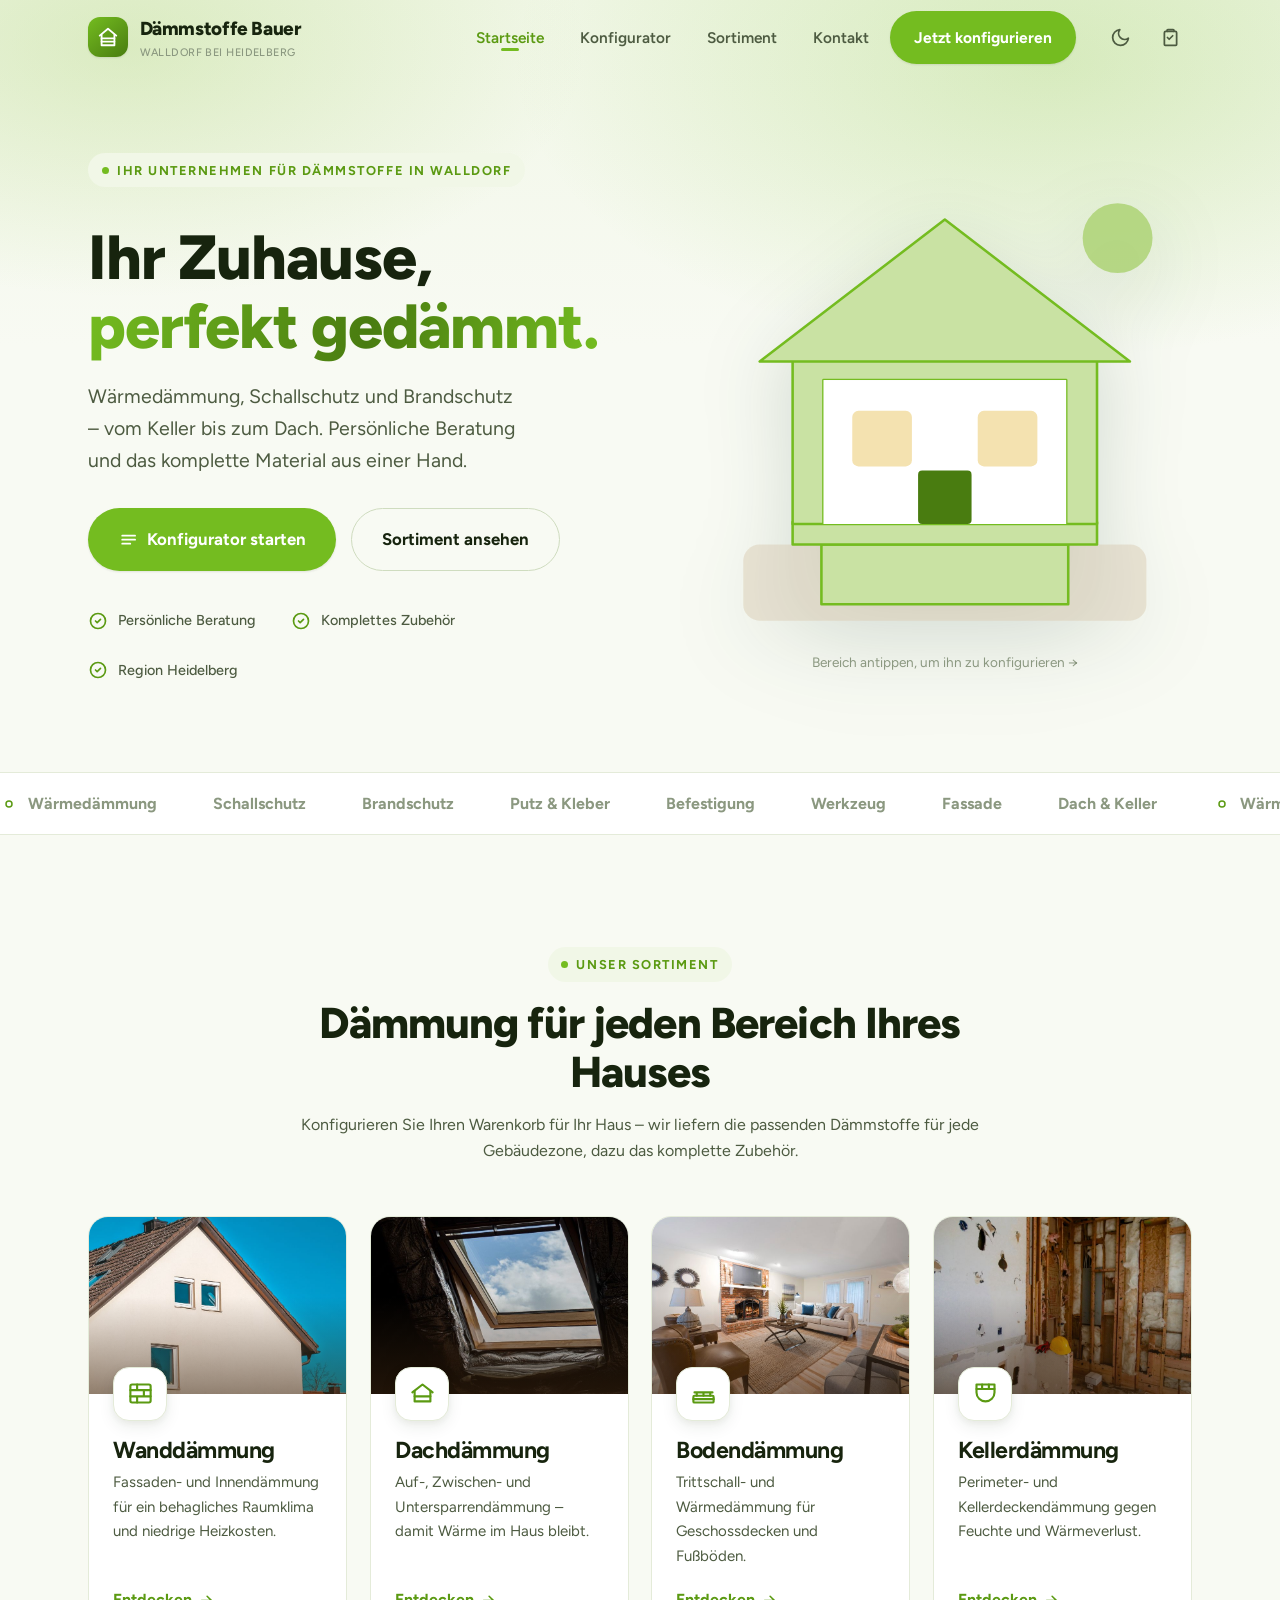
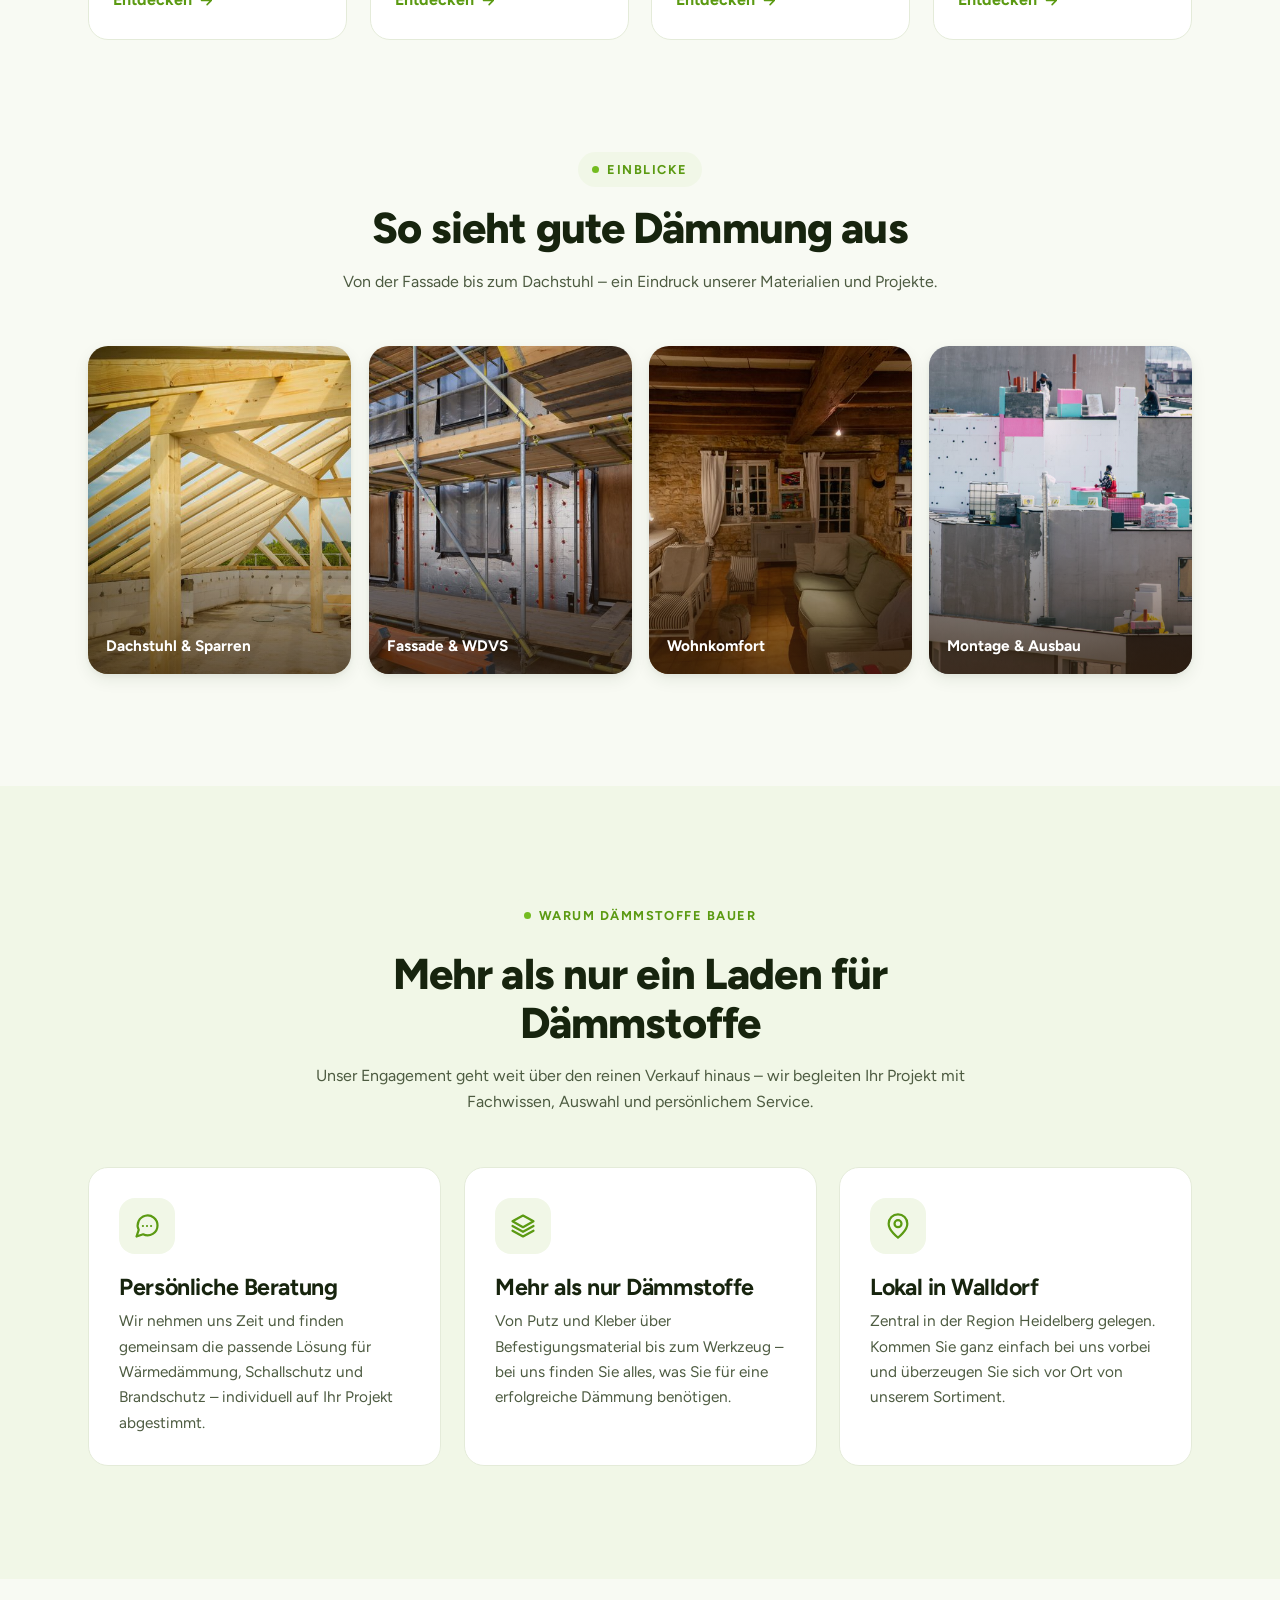
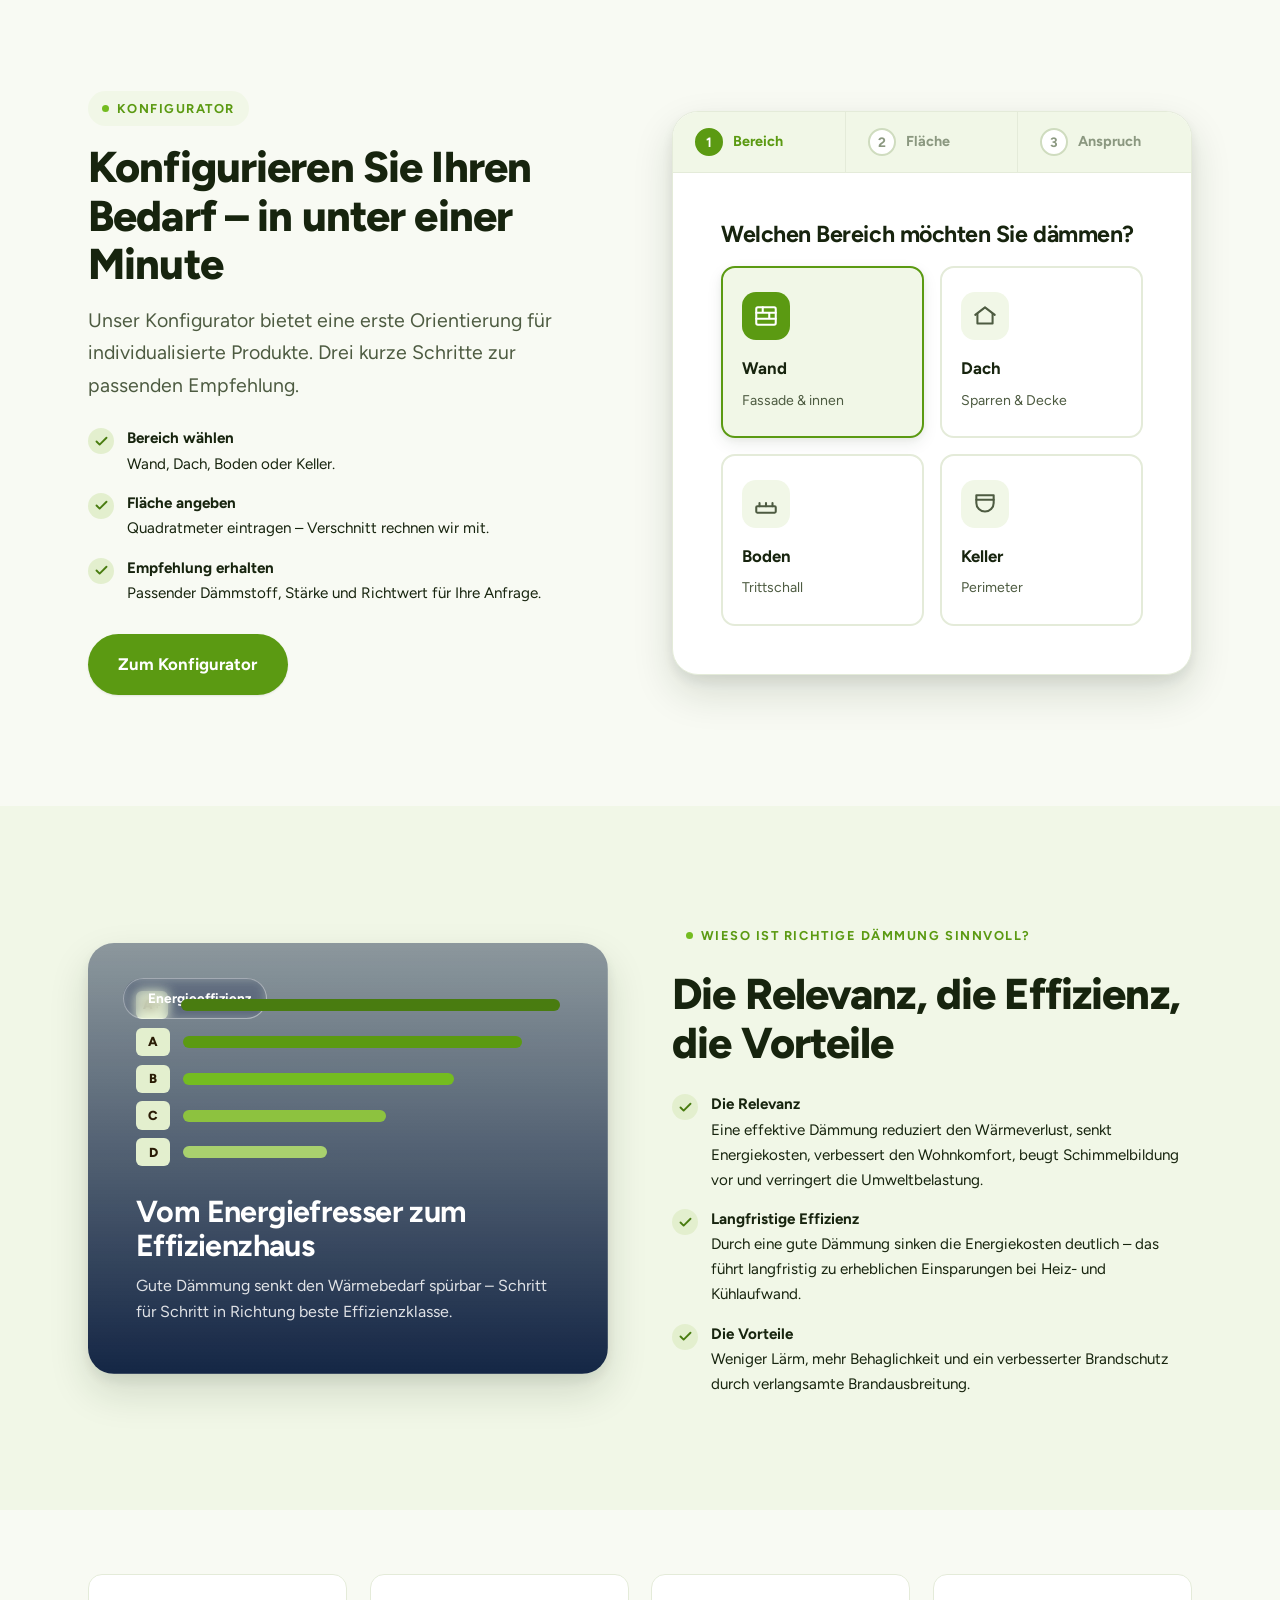
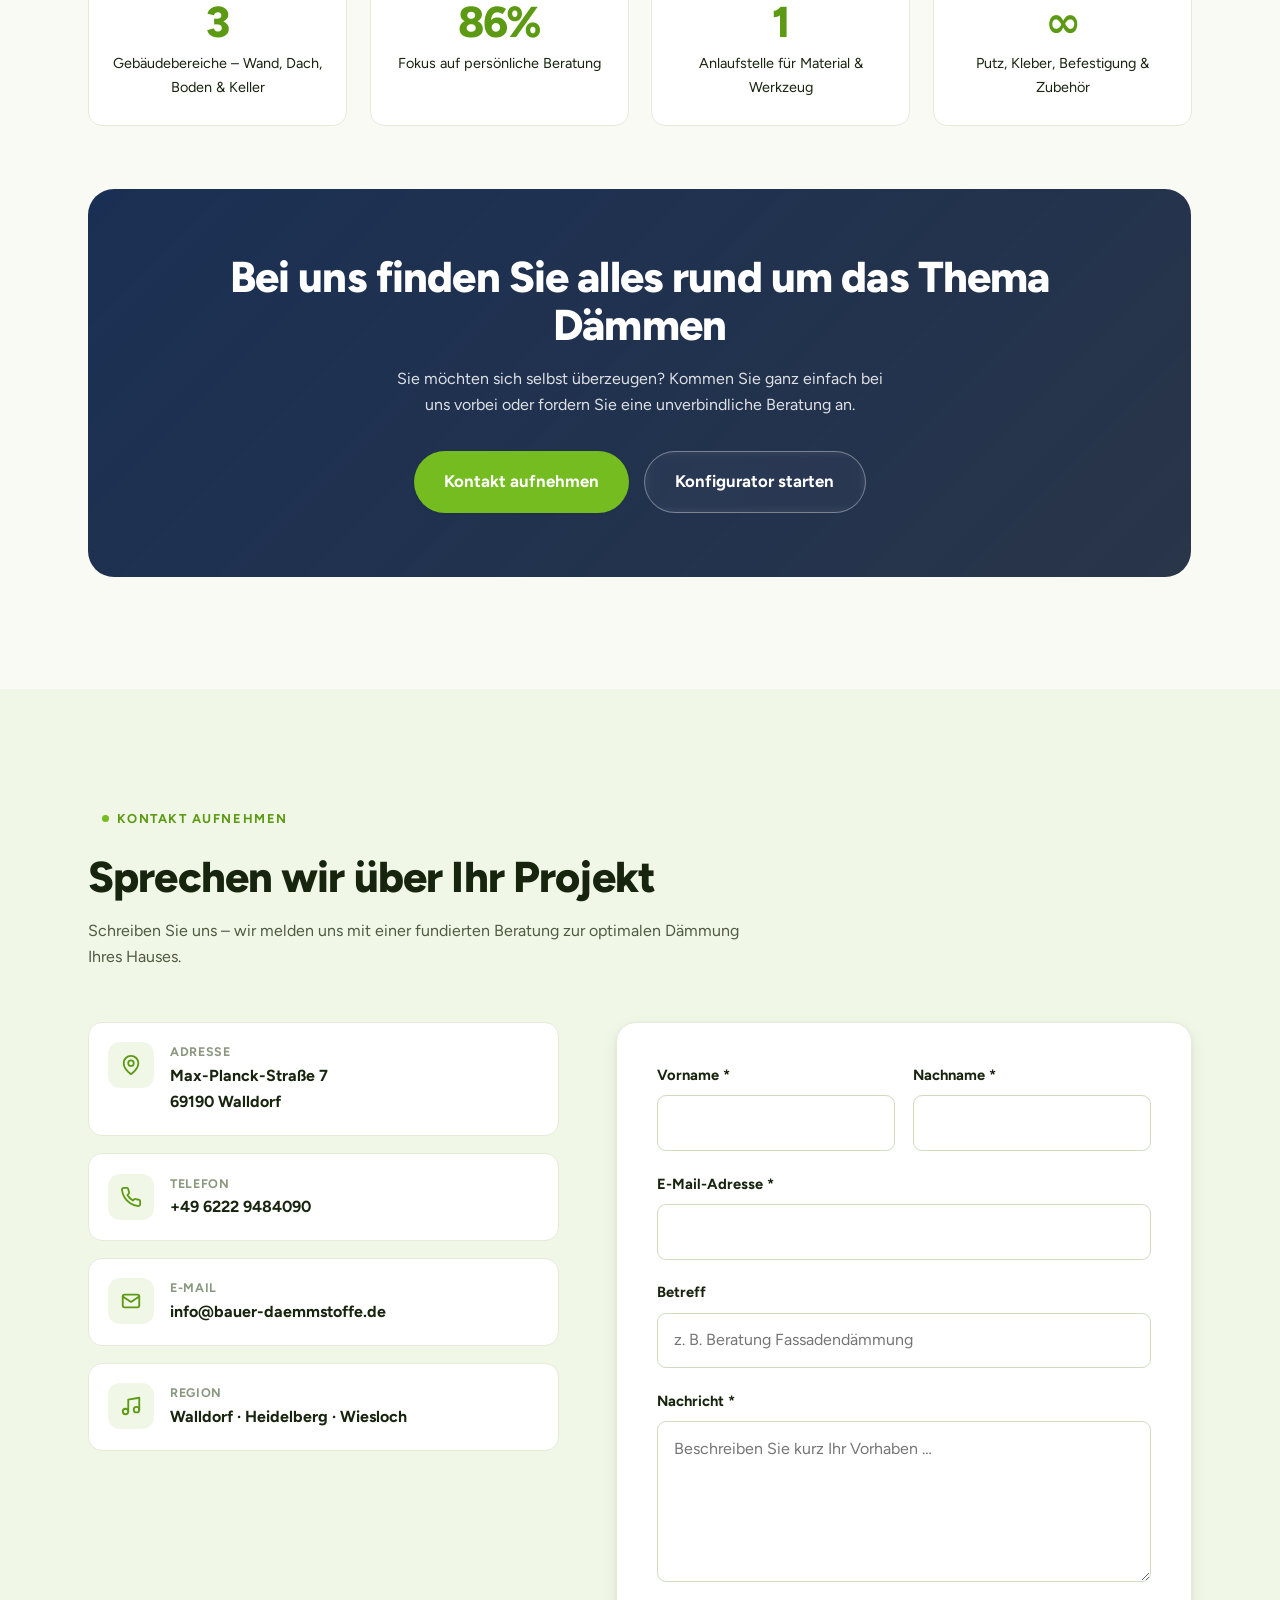
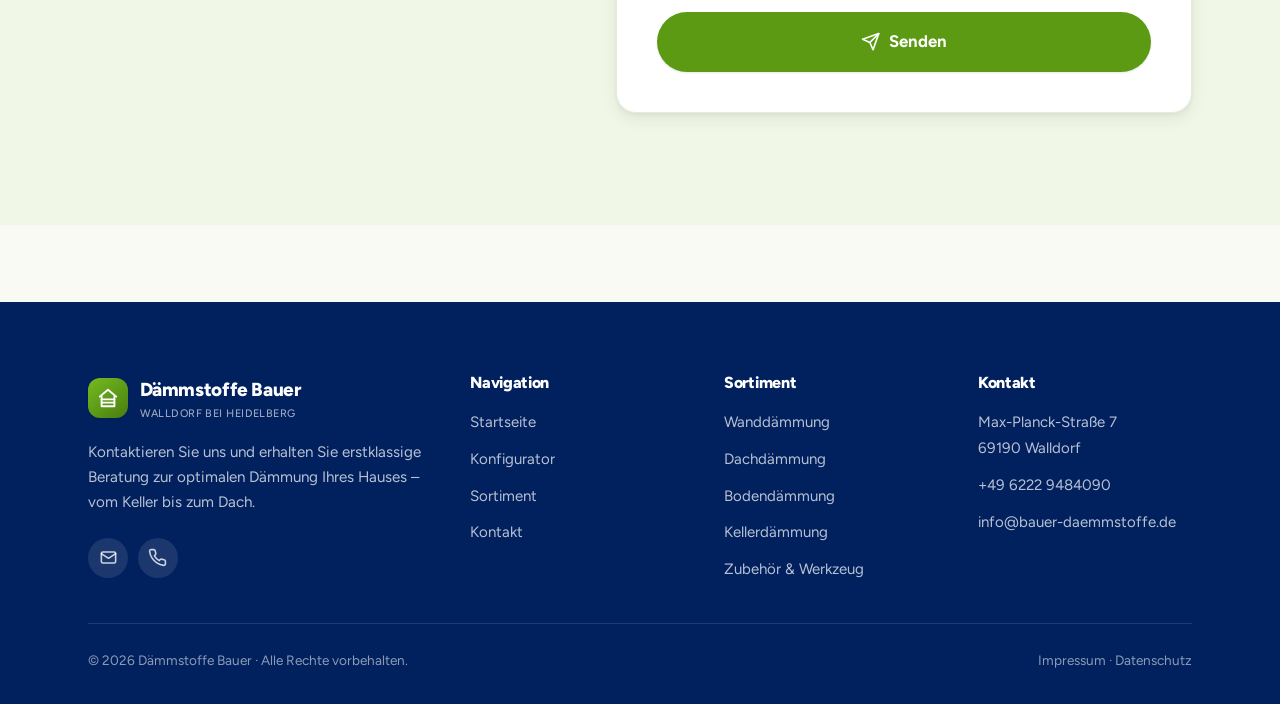
==== index.html @ bc09109d "An echtes Markenbild angepasst: Leaf-Grün + Navy + Figtree - Farben von der Live-Seite bauer-daemmst" ====
<!DOCTYPE html>
<html lang="de">
<head>
  <meta charset="UTF-8" />
  <meta name="viewport" content="width=device-width, initial-scale=1.0" />
  <title>Dämmstoffe Bauer · Ihr Unternehmen für Dämmstoffe in Walldorf</title>
  <meta name="description" content="Dämmstoffe Bauer in Walldorf bei Heidelberg: Wärmedämmung, Schallschutz und Brandschutz vom Keller bis zum Dach. Persönliche Beratung, komplettes Zubehör und ein praktischer Konfigurator." />
  <meta name="theme-color" content="#74bc20" />
  <link rel="icon" href="data:image/svg+xml,%3Csvg xmlns='http://www.w3.org/2000/svg' viewBox='0 0 24 24'%3E%3Crect width='24' height='24' rx='6' fill='%2374bc20'/%3E%3Cg fill='none' stroke='white' stroke-width='1.7' stroke-linecap='round' stroke-linejoin='round'%3E%3Cpath d='M5 11l7-5 7 5'/%3E%3Cpath d='M6.5 10v8h11v-8'/%3E%3Cpath d='M6.5 13h11M6.5 15.5h11'/%3E%3C/g%3E%3C/svg%3E" />
  <link rel="preconnect" href="https://fonts.googleapis.com" />
  <link rel="preconnect" href="https://fonts.gstatic.com" crossorigin />
  <link href="https://fonts.googleapis.com/css2?family=Figtree:wght@400;500;600;700;800&display=swap" rel="stylesheet" />
  <link rel="stylesheet" href="css/style.css" />
</head>
<body>
  <div class="scroll-progress" aria-hidden="true"></div>

  <!-- ============ HEADER ============ -->
  <header class="site-header">
    <div class="header-inner">
      <a class="brand" href="index.html" aria-label="Dämmstoffe Bauer – Startseite">
        <span class="brand__mark" aria-hidden="true">
          <svg viewBox="0 0 24 24" fill="none" stroke="currentColor" stroke-width="2" stroke-linecap="round" stroke-linejoin="round"><path d="M3 10.5 12 3l9 7.5"/><path d="M5 9.5V21h14V9.5"/><path d="M5 13.5h14M5 17h14"/></svg>
        </span>
        <span>Dämmstoffe Bauer<small>Walldorf bei Heidelberg</small></span>
      </a>

      <nav class="nav" id="mainnav" aria-label="Hauptnavigation">
        <ul class="nav__list">
          <li><a class="nav__link is-active" href="index.html">Startseite</a></li>
          <li><a class="nav__link" href="konfigurator.html">Konfigurator</a></li>
          <li><a class="nav__link" href="sortiment.html">Sortiment</a></li>
          <li><a class="nav__link" href="index.html#kontakt">Kontakt</a></li>
          <li><a class="btn btn--accent" href="konfigurator.html">Jetzt konfigurieren</a></li>
        </ul>
      </nav>

      <div class="header-actions">
        <button class="icon-btn" data-theme-toggle aria-label="Farbschema wechseln">
          <svg class="moon" viewBox="0 0 24 24" fill="none" stroke="currentColor" stroke-width="2" stroke-linecap="round" stroke-linejoin="round"><path d="M21 12.8A9 9 0 1 1 11.2 3a7 7 0 0 0 9.8 9.8z"/></svg>
          <svg class="sun" viewBox="0 0 24 24" fill="none" stroke="currentColor" stroke-width="2" stroke-linecap="round" stroke-linejoin="round"><circle cx="12" cy="12" r="4.2"/><path d="M12 2v2.5M12 19.5V22M4.2 4.2l1.8 1.8M18 18l1.8 1.8M2 12h2.5M19.5 12H22M4.2 19.8 6 18M18 6l1.8-1.8"/></svg>
        </button>
        <a class="icon-btn desktop-only" href="index.html#kontakt" aria-label="Merkliste / Anfrage ansehen">
          <svg viewBox="0 0 24 24" fill="none" stroke="currentColor" stroke-width="2" stroke-linecap="round" stroke-linejoin="round"><path d="M9 3h6a1 1 0 0 1 1 1v1h1.5A1.5 1.5 0 0 1 19 6.5V20a1 1 0 0 1-1 1H6a1 1 0 0 1-1-1V6.5A1.5 1.5 0 0 1 6.5 5H8V4a1 1 0 0 1 1-1z"/><path d="M9 5h6"/><path d="M8.5 12l2 2 4-4"/></svg>
          <span class="cart-count" aria-hidden="true">0</span>
        </a>
        <button class="nav-toggle" aria-label="Menü öffnen" aria-expanded="false" aria-controls="mainnav">
          <span></span><span></span><span></span>
        </button>
      </div>
    </div>
  </header>

  <main>
    <!-- ============ HERO ============ -->
    <section class="hero">
      <div class="hero__bg" aria-hidden="true"></div>
      <div class="container hero__grid">
        <div class="hero__copy">
          <span class="eyebrow">Ihr Unternehmen für Dämmstoffe in Walldorf</span>
          <h1>Ihr Zuhause,<br /><span class="gradient-text">perfekt gedämmt.</span></h1>
          <p class="lead">Wärmedämmung, Schallschutz und Brandschutz – vom Keller bis zum Dach. Persönliche Beratung und das komplette Material aus einer Hand.</p>
          <div class="hero__cta">
            <a class="btn btn--accent btn--lg" href="konfigurator.html">
              <svg viewBox="0 0 24 24" fill="none" stroke="currentColor" stroke-width="2.2" stroke-linecap="round" stroke-linejoin="round"><path d="M4 7h16M4 12h16M4 17h10"/></svg>
              Konfigurator starten
            </a>
            <a class="btn btn--ghost btn--lg" href="sortiment.html">Sortiment ansehen</a>
          </div>
          <div class="hero__trust">
            <span class="trust-item"><svg viewBox="0 0 24 24" fill="none" stroke="currentColor" stroke-width="2" stroke-linecap="round" stroke-linejoin="round"><path d="m9 12 2 2 4-4"/><circle cx="12" cy="12" r="9"/></svg> Persönliche Beratung</span>
            <span class="trust-item"><svg viewBox="0 0 24 24" fill="none" stroke="currentColor" stroke-width="2" stroke-linecap="round" stroke-linejoin="round"><path d="m9 12 2 2 4-4"/><circle cx="12" cy="12" r="9"/></svg> Komplettes Zubehör</span>
            <span class="trust-item"><svg viewBox="0 0 24 24" fill="none" stroke="currentColor" stroke-width="2" stroke-linecap="round" stroke-linejoin="round"><path d="m9 12 2 2 4-4"/><circle cx="12" cy="12" r="9"/></svg> Region Heidelberg</span>
          </div>
        </div>

        <!-- Interactive house -->
        <div class="house-stage floaty">
          <svg class="house-svg" viewBox="0 0 480 460" role="img" aria-label="Querschnitt eines Hauses mit den Dämmbereichen Dach, Wand, Boden und Keller">
            <circle cx="408" cy="74" r="34" style="fill:var(--leaf-300)" opacity=".8"/>
            <rect x="44" y="372" width="392" height="74" rx="16" fill="#d8c7ad" opacity=".45"/>
            <g class="house-zone" data-zone="keller" tabindex="0" role="button" aria-label="Kellerdämmung konfigurieren">
              <path class="zone-fill" d="M120 372 H360 V430 H120 Z"/>
            </g>
            <g class="house-zone" data-zone="boden" tabindex="0" role="button" aria-label="Bodendämmung konfigurieren">
              <path class="zone-fill" d="M92 350 H388 V372 H92 Z"/>
            </g>
            <g class="house-zone" data-zone="wand" tabindex="0" role="button" aria-label="Wanddämmung konfigurieren">
              <rect x="92" y="182" width="296" height="170" fill="#fff" fill-opacity="0" pointer-events="all"/>
              <path class="zone-fill" fill-rule="evenodd" d="M92 182 H388 V352 H92 Z M122 212 H358 V352 H122 Z"/>
              <rect x="122" y="212" width="236" height="140" style="fill:var(--surface)"/>
              <rect x="150" y="242" width="58" height="54" rx="6" fill="#f4e2b0"/>
              <rect x="272" y="242" width="58" height="54" rx="6" fill="#f4e2b0"/>
              <rect x="214" y="300" width="52" height="52" rx="4" style="fill:var(--primary-strong)"/>
            </g>
            <g class="house-zone" data-zone="dach" tabindex="0" role="button" aria-label="Dachdämmung konfigurieren">
              <path class="zone-fill" d="M240 56 L60 194 H420 Z"/>
            </g>
          </svg>
          <span class="zone-label" data-for="dach" style="left:50%;top:30%">Dach</span>
          <span class="zone-label" data-for="wand" style="left:23%;top:58%">Wand</span>
          <span class="zone-label" data-for="boden" style="left:50%;top:78%">Boden</span>
          <span class="zone-label" data-for="keller" style="left:50%;top:88%">Keller</span>
          <p class="house-hint">Bereich antippen, um ihn zu konfigurieren →</p>
        </div>
      </div>
    </section>

    <!-- ============ STRIP ============ -->
    <div class="strip" aria-hidden="true">
      <div class="strip__track">
        <!-- duplicated for seamless loop -->
        <span class="strip__item"><svg viewBox="0 0 24 24" fill="none" stroke="currentColor" stroke-width="2"><circle cx="12" cy="12" r="4"/></svg> Wärmedämmung</span>
        <span class="strip__item">Schallschutz</span>
        <span class="strip__item">Brandschutz</span>
        <span class="strip__item">Putz &amp; Kleber</span>
        <span class="strip__item">Befestigung</span>
        <span class="strip__item">Werkzeug</span>
        <span class="strip__item">Fassade</span>
        <span class="strip__item">Dach &amp; Keller</span>
        <span class="strip__item"><svg viewBox="0 0 24 24" fill="none" stroke="currentColor" stroke-width="2"><circle cx="12" cy="12" r="4"/></svg> Wärmedämmung</span>
        <span class="strip__item">Schallschutz</span>
        <span class="strip__item">Brandschutz</span>
        <span class="strip__item">Putz &amp; Kleber</span>
        <span class="strip__item">Befestigung</span>
        <span class="strip__item">Werkzeug</span>
        <span class="strip__item">Fassade</span>
        <span class="strip__item">Dach &amp; Keller</span>
      </div>
    </div>

    <!-- ============ LEISTUNGEN ============ -->
    <section class="section" id="leistungen">
      <div class="container">
        <div class="section-head center reveal">
          <span class="eyebrow">Unser Sortiment</span>
          <h2>Dämmung für jeden Bereich Ihres Hauses</h2>
          <p>Konfigurieren Sie Ihren Warenkorb für Ihr Haus – wir liefern die passenden Dämmstoffe für jede Gebäudezone, dazu das komplette Zubehör.</p>
        </div>
        <div class="grid grid--4">
          <a class="tile reveal" href="sortiment.html?cat=wand" style="--delay:0s">
            <div class="tile__img" style="background-image:url('assets/img/wand.jpg')"></div>
            <div class="tile__body">
              <span class="tile__icon"><svg viewBox="0 0 24 24" fill="none" stroke="currentColor" stroke-width="1.9" stroke-linecap="round" stroke-linejoin="round"><rect x="3" y="4" width="18" height="16" rx="1.5"/><path d="M3 9h18M3 14.5h18M9 4v5M15 9v5.5M9 14.5V20"/></svg></span>
              <h3>Wanddämmung</h3>
              <p>Fassaden- und Innendämmung für ein behagliches Raumklima und niedrige Heizkosten.</p>
              <span class="link-arrow">Entdecken <svg viewBox="0 0 24 24" fill="none" stroke="currentColor" stroke-width="2.2" stroke-linecap="round" stroke-linejoin="round"><path d="M5 12h14M13 6l6 6-6 6"/></svg></span>
            </div>
          </a>
          <a class="tile reveal" href="sortiment.html?cat=dach" style="--delay:.08s">
            <div class="tile__img" style="background-image:url('assets/img/dach.jpg')"></div>
            <div class="tile__body">
              <span class="tile__icon"><svg viewBox="0 0 24 24" fill="none" stroke="currentColor" stroke-width="1.9" stroke-linecap="round" stroke-linejoin="round"><path d="M3 11 12 4l9 7"/><path d="M5 10v9h14v-9"/><path d="M5 14.5h14"/></svg></span>
              <h3>Dachdämmung</h3>
              <p>Auf-, Zwischen- und Untersparrendämmung – damit Wärme im Haus bleibt.</p>
              <span class="link-arrow">Entdecken <svg viewBox="0 0 24 24" fill="none" stroke="currentColor" stroke-width="2.2" stroke-linecap="round" stroke-linejoin="round"><path d="M5 12h14M13 6l6 6-6 6"/></svg></span>
            </div>
          </a>
          <a class="tile reveal" href="sortiment.html?cat=boden" style="--delay:.16s">
            <div class="tile__img" style="background-image:url('assets/img/boden.jpg')"></div>
            <div class="tile__body">
              <span class="tile__icon"><svg viewBox="0 0 24 24" fill="none" stroke="currentColor" stroke-width="1.9" stroke-linecap="round" stroke-linejoin="round"><rect x="3" y="14" width="18" height="6" rx="1"/><path d="M3 17h18M6 14v-3M12 14v-3M18 14v-3M4 11h16"/></svg></span>
              <h3>Bodendämmung</h3>
              <p>Trittschall- und Wärmedämmung für Geschossdecken und Fußböden.</p>
              <span class="link-arrow">Entdecken <svg viewBox="0 0 24 24" fill="none" stroke="currentColor" stroke-width="2.2" stroke-linecap="round" stroke-linejoin="round"><path d="M5 12h14M13 6l6 6-6 6"/></svg></span>
            </div>
          </a>
          <a class="tile reveal" href="sortiment.html?cat=keller" style="--delay:.24s">
            <div class="tile__img" style="background-image:url('assets/img/keller.jpg')"></div>
            <div class="tile__body">
              <span class="tile__icon"><svg viewBox="0 0 24 24" fill="none" stroke="currentColor" stroke-width="1.9" stroke-linecap="round" stroke-linejoin="round"><path d="M4 4h16v7a8 8 0 0 1-8 8 8 8 0 0 1-8-8z"/><path d="M4 8h16M9 4v4M15 4v4"/></svg></span>
              <h3>Kellerdämmung</h3>
              <p>Perimeter- und Kellerdeckendämmung gegen Feuchte und Wärmeverlust.</p>
              <span class="link-arrow">Entdecken <svg viewBox="0 0 24 24" fill="none" stroke="currentColor" stroke-width="2.2" stroke-linecap="round" stroke-linejoin="round"><path d="M5 12h14M13 6l6 6-6 6"/></svg></span>
            </div>
          </a>
        </div>
      </div>
    </section>

    <!-- ============ EINBLICKE / GALLERY ============ -->
    <section class="section" style="padding-top:0">
      <div class="container">
        <div class="section-head center reveal">
          <span class="eyebrow">Einblicke</span>
          <h2>So sieht gute Dämmung aus</h2>
          <p>Von der Fassade bis zum Dachstuhl – ein Eindruck unserer Materialien und Projekte.</p>
        </div>
        <div class="gallery">
          <a class="gallery__item reveal" href="sortiment.html?cat=dach"><img src="assets/img/gallery-dach.jpg" alt="Gedämmter Dachstuhl aus Holz" loading="lazy" /><span class="gallery__cap">Dachstuhl &amp; Sparren</span></a>
          <a class="gallery__item reveal" style="--delay:.08s" href="sortiment.html?cat=wand"><img src="assets/img/gallery-fassade.jpg" alt="Fassadendämmung an einer Baustelle" loading="lazy" /><span class="gallery__cap">Fassade &amp; WDVS</span></a>
          <a class="gallery__item reveal" style="--delay:.16s" href="#warum-daemmen"><img src="assets/img/gallery-wohnen.jpg" alt="Behagliches warmes Wohnzimmer" loading="lazy" /><span class="gallery__cap">Wohnkomfort</span></a>
          <a class="gallery__item reveal" style="--delay:.24s" href="sortiment.html?cat=keller"><img src="assets/img/gallery-montage.jpg" alt="Dämmarbeiten im Innenausbau" loading="lazy" /><span class="gallery__cap">Montage &amp; Ausbau</span></a>
        </div>
      </div>
    </section>

    <!-- ============ WARUM BAUER ============ -->
    <section class="section" style="background:var(--surface-2)" id="vorteile">
      <div class="container">
        <div class="section-head center reveal">
          <span class="eyebrow">Warum Dämmstoffe Bauer</span>
          <h2>Mehr als nur ein Laden für Dämmstoffe</h2>
          <p>Unser Engagement geht weit über den reinen Verkauf hinaus – wir begleiten Ihr Projekt mit Fachwissen, Auswahl und persönlichem Service.</p>
        </div>
        <div class="grid grid--3">
          <div class="card reveal">
            <span class="card__icon"><svg viewBox="0 0 24 24" fill="none" stroke="currentColor" stroke-width="1.9" stroke-linecap="round" stroke-linejoin="round"><path d="M21 11.5a8.5 8.5 0 0 1-12.3 7.6L3 21l1.9-5.7A8.5 8.5 0 1 1 21 11.5z"/><path d="M8.5 12h.01M12 12h.01M15.5 12h.01"/></svg></span>
            <h3>Persönliche Beratung</h3>
            <p>Wir nehmen uns Zeit und finden gemeinsam die passende Lösung für Wärmedämmung, Schallschutz und Brandschutz – individuell auf Ihr Projekt abgestimmt.</p>
          </div>
          <div class="card reveal" style="--delay:.1s">
            <span class="card__icon"><svg viewBox="0 0 24 24" fill="none" stroke="currentColor" stroke-width="1.9" stroke-linecap="round" stroke-linejoin="round"><path d="m12 3 9 5-9 5-9-5 9-5z"/><path d="m3 12 9 5 9-5M3 16l9 5 9-5"/></svg></span>
            <h3>Mehr als nur Dämmstoffe</h3>
            <p>Von Putz und Kleber über Befestigungsmaterial bis zum Werkzeug – bei uns finden Sie alles, was Sie für eine erfolgreiche Dämmung benötigen.</p>
          </div>
          <div class="card reveal" style="--delay:.2s">
            <span class="card__icon"><svg viewBox="0 0 24 24" fill="none" stroke="currentColor" stroke-width="1.9" stroke-linecap="round" stroke-linejoin="round"><path d="M20 10c0 6-8 12-8 12s-8-6-8-12a8 8 0 0 1 16 0z"/><circle cx="12" cy="10" r="3"/></svg></span>
            <h3>Lokal in Walldorf</h3>
            <p>Zentral in der Region Heidelberg gelegen. Kommen Sie ganz einfach bei uns vorbei und überzeugen Sie sich vor Ort von unserem Sortiment.</p>
          </div>
        </div>
      </div>
    </section>

    <!-- ============ KONFIGURATOR TEASER ============ -->
    <section class="section" id="konfigurator">
      <div class="container split">
        <div class="reveal">
          <span class="eyebrow">Konfigurator</span>
          <h2>Konfigurieren Sie Ihren Bedarf – in unter einer Minute</h2>
          <p class="lead" style="margin-top:1rem">Unser Konfigurator bietet eine erste Orientierung für individualisierte Produkte. Drei kurze Schritte zur passenden Empfehlung.</p>
          <ul class="bullets">
            <li><span class="check"><svg viewBox="0 0 24 24" fill="none" stroke="currentColor" stroke-width="3" stroke-linecap="round" stroke-linejoin="round"><path d="M20 6 9 17l-5-5"/></svg></span><span><strong>Bereich wählen</strong>Wand, Dach, Boden oder Keller.</span></li>
            <li><span class="check"><svg viewBox="0 0 24 24" fill="none" stroke="currentColor" stroke-width="3" stroke-linecap="round" stroke-linejoin="round"><path d="M20 6 9 17l-5-5"/></svg></span><span><strong>Fläche angeben</strong>Quadratmeter eintragen – Verschnitt rechnen wir mit.</span></li>
            <li><span class="check"><svg viewBox="0 0 24 24" fill="none" stroke="currentColor" stroke-width="3" stroke-linecap="round" stroke-linejoin="round"><path d="M20 6 9 17l-5-5"/></svg></span><span><strong>Empfehlung erhalten</strong>Passender Dämmstoff, Stärke und Richtwert für Ihre Anfrage.</span></li>
          </ul>
          <a class="btn btn--lg" href="konfigurator.html" style="margin-top:1.8rem">Zum Konfigurator</a>
        </div>

        <div class="reveal" style="--delay:.12s">
          <div class="config-shell" style="box-shadow:var(--shadow-lg)">
            <ul class="config-progress">
              <li class="active"><span class="dot">1</span><span class="label-text">Bereich</span></li>
              <li><span class="dot">2</span><span class="label-text">Fläche</span></li>
              <li><span class="dot">3</span><span class="label-text">Anspruch</span></li>
            </ul>
            <div class="config-body">
              <h3 style="margin-bottom:1.2rem">Welchen Bereich möchten Sie dämmen?</h3>
              <div class="choice-grid">
                <a class="choice selected" href="konfigurator.html?bereich=wand">
                  <span class="choice__icon"><svg viewBox="0 0 24 24" fill="none" stroke="currentColor" stroke-width="1.9" stroke-linecap="round" stroke-linejoin="round"><rect x="3" y="4" width="18" height="16" rx="1.5"/><path d="M3 9h18M3 14.5h18M9 4v5M15 9v5.5"/></svg></span>
                  <strong>Wand</strong><span>Fassade &amp; innen</span>
                </a>
                <a class="choice" href="konfigurator.html?bereich=dach">
                  <span class="choice__icon"><svg viewBox="0 0 24 24" fill="none" stroke="currentColor" stroke-width="1.9" stroke-linecap="round" stroke-linejoin="round"><path d="M3 11 12 4l9 7"/><path d="M5 10v9h14v-9"/></svg></span>
                  <strong>Dach</strong><span>Sparren &amp; Decke</span>
                </a>
                <a class="choice" href="konfigurator.html?bereich=boden">
                  <span class="choice__icon"><svg viewBox="0 0 24 24" fill="none" stroke="currentColor" stroke-width="1.9" stroke-linecap="round" stroke-linejoin="round"><rect x="3" y="14" width="18" height="6" rx="1"/><path d="M6 14v-3M12 14v-3M18 14v-3"/></svg></span>
                  <strong>Boden</strong><span>Trittschall</span>
                </a>
                <a class="choice" href="konfigurator.html?bereich=keller">
                  <span class="choice__icon"><svg viewBox="0 0 24 24" fill="none" stroke="currentColor" stroke-width="1.9" stroke-linecap="round" stroke-linejoin="round"><path d="M4 4h16v7a8 8 0 0 1-8 8 8 8 0 0 1-8-8z"/><path d="M4 8h16"/></svg></span>
                  <strong>Keller</strong><span>Perimeter</span>
                </a>
              </div>
            </div>
          </div>
        </div>
      </div>
    </section>

    <!-- ============ WIESO DÄMMUNG ============ -->
    <section class="section" style="background:var(--surface-2)" id="warum-daemmen">
      <div class="container split">
        <div class="media-card has-photo reveal" style="--photo:url('assets/img/effizienz.jpg')">
          <span class="ec-badge"><svg viewBox="0 0 24 24" fill="none" stroke="currentColor" stroke-width="2" stroke-linecap="round" stroke-linejoin="round"><path d="M13 2 4 14h7l-1 8 9-12h-7z"/></svg> Energieeffizienz</span>
          <div class="energy-bars">
            <div class="energy-bar"><span class="tier" style="background:#e3efce">A+</span><span class="meter" style="width:96%;background:#497c10"></span></div>
            <div class="energy-bar"><span class="tier" style="background:#e3efce">A</span><span class="meter" style="width:80%;background:#5b9a12"></span></div>
            <div class="energy-bar"><span class="tier" style="background:#e3efce">B</span><span class="meter" style="width:64%;background:#74bc20"></span></div>
            <div class="energy-bar"><span class="tier" style="background:#e3efce">C</span><span class="meter" style="width:48%;background:#8dc23f"></span></div>
            <div class="energy-bar"><span class="tier" style="background:#e3efce">D</span><span class="meter" style="width:34%;background:#a9d16e"></span></div>
          </div>
          <h3>Vom Energiefresser zum Effizienzhaus</h3>
          <p>Gute Dämmung senkt den Wärmebedarf spürbar – Schritt für Schritt in Richtung beste Effizienzklasse.</p>
        </div>

        <div class="reveal" style="--delay:.1s">
          <span class="eyebrow">Wieso ist richtige Dämmung sinnvoll?</span>
          <h2>Die Relevanz, die Effizienz, die Vorteile</h2>
          <ul class="bullets">
            <li><span class="check"><svg viewBox="0 0 24 24" fill="none" stroke="currentColor" stroke-width="3" stroke-linecap="round" stroke-linejoin="round"><path d="M20 6 9 17l-5-5"/></svg></span><span><strong>Die Relevanz</strong>Eine effektive Dämmung reduziert den Wärmeverlust, senkt Energiekosten, verbessert den Wohnkomfort, beugt Schimmelbildung vor und verringert die Umweltbelastung.</span></li>
            <li><span class="check"><svg viewBox="0 0 24 24" fill="none" stroke="currentColor" stroke-width="3" stroke-linecap="round" stroke-linejoin="round"><path d="M20 6 9 17l-5-5"/></svg></span><span><strong>Langfristige Effizienz</strong>Durch eine gute Dämmung sinken die Energiekosten deutlich – das führt langfristig zu erheblichen Einsparungen bei Heiz- und Kühlaufwand.</span></li>
            <li><span class="check"><svg viewBox="0 0 24 24" fill="none" stroke="currentColor" stroke-width="3" stroke-linecap="round" stroke-linejoin="round"><path d="M20 6 9 17l-5-5"/></svg></span><span><strong>Die Vorteile</strong>Weniger Lärm, mehr Behaglichkeit und ein verbesserter Brandschutz durch verlangsamte Brandausbreitung.</span></li>
          </ul>
        </div>
      </div>
    </section>

    <!-- ============ STATS ============ -->
    <section class="section" style="padding-block:clamp(2.5rem,6vw,4rem)">
      <div class="container">
        <div class="stats">
          <div class="stat reveal"><div class="stat__num" data-count="4">0</div><div class="stat__label">Gebäudebereiche – Wand, Dach, Boden &amp; Keller</div></div>
          <div class="stat reveal" style="--delay:.08s"><div class="stat__num" data-count="100" data-suffix="%">0</div><div class="stat__label">Fokus auf persönliche Beratung</div></div>
          <div class="stat reveal" style="--delay:.16s"><div class="stat__num" data-count="1">0</div><div class="stat__label">Anlaufstelle für Material &amp; Werkzeug</div></div>
          <div class="stat reveal" style="--delay:.24s"><div class="stat__num">∞</div><div class="stat__label">Putz, Kleber, Befestigung &amp; Zubehör</div></div>
        </div>
      </div>
    </section>

    <!-- ============ CTA BAND ============ -->
    <section class="section" style="padding-top:0">
      <div class="container">
        <div class="cta-band has-photo reveal" style="--photo:url('assets/img/cta.jpg')">
          <h2>Bei uns finden Sie alles rund um das Thema Dämmen</h2>
          <p>Sie möchten sich selbst überzeugen? Kommen Sie ganz einfach bei uns vorbei oder fordern Sie eine unverbindliche Beratung an.</p>
          <div class="hero__cta">
            <a class="btn btn--accent btn--lg" href="#kontakt">Kontakt aufnehmen</a>
            <a class="btn btn--light btn--lg" href="konfigurator.html">Konfigurator starten</a>
          </div>
        </div>
      </div>
    </section>

    <!-- ============ KONTAKT ============ -->
    <section class="section" id="kontakt" style="background:var(--surface-2)">
      <div class="container">
        <div class="section-head reveal">
          <span class="eyebrow">Kontakt aufnehmen</span>
          <h2>Sprechen wir über Ihr Projekt</h2>
          <p>Schreiben Sie uns – wir melden uns mit einer fundierten Beratung zur optimalen Dämmung Ihres Hauses.</p>
        </div>
        <div class="contact-grid">
          <div class="contact-info reveal">
            <div class="info-item">
              <span class="info-ic"><svg viewBox="0 0 24 24" fill="none" stroke="currentColor" stroke-width="2" stroke-linecap="round" stroke-linejoin="round"><path d="M20 10c0 6-8 12-8 12s-8-6-8-12a8 8 0 0 1 16 0z"/><circle cx="12" cy="10" r="3"/></svg></span>
              <div><div class="k">Adresse</div><a class="v" href="https://www.google.com/maps/search/?api=1&query=Max-Planck-Stra%C3%9Fe+7+69190+Walldorf" target="_blank" rel="noopener">Max-Planck-Straße 7<br />69190 Walldorf</a></div>
            </div>
            <div class="info-item">
              <span class="info-ic"><svg viewBox="0 0 24 24" fill="none" stroke="currentColor" stroke-width="2" stroke-linecap="round" stroke-linejoin="round"><path d="M22 16.9v3a2 2 0 0 1-2.2 2 19.8 19.8 0 0 1-8.6-3.1 19.5 19.5 0 0 1-6-6 19.8 19.8 0 0 1-3.1-8.7A2 2 0 0 1 4.1 2h3a2 2 0 0 1 2 1.7c.1 1 .4 1.9.7 2.8a2 2 0 0 1-.5 2.1L8.1 9.9a16 16 0 0 0 6 6l1.3-1.3a2 2 0 0 1 2.1-.4c.9.3 1.8.5 2.8.6a2 2 0 0 1 1.7 2z"/></svg></span>
              <div><div class="k">Telefon</div><a class="v" href="tel:+4962229484090">+49 6222 9484090</a></div>
            </div>
            <div class="info-item">
              <span class="info-ic"><svg viewBox="0 0 24 24" fill="none" stroke="currentColor" stroke-width="2" stroke-linecap="round" stroke-linejoin="round"><rect x="3" y="5" width="18" height="14" rx="2"/><path d="m3 7 9 6 9-6"/></svg></span>
              <div><div class="k">E-Mail</div><a class="v" href="mailto:info@bauer-daemmstoffe.de">info@bauer-daemmstoffe.de</a></div>
            </div>
            <div class="info-item">
              <span class="info-ic"><svg viewBox="0 0 24 24" fill="none" stroke="currentColor" stroke-width="2" stroke-linecap="round" stroke-linejoin="round"><path d="M9 18V5l12-2v13"/><circle cx="6" cy="18" r="3"/><circle cx="18" cy="16" r="3"/></svg></span>
              <div><div class="k">Region</div><span class="v">Walldorf · Heidelberg · Wiesloch</span></div>
            </div>
          </div>

          <div class="form-card reveal" style="--delay:.1s">
            <div id="inquirySummary" class="inquiry-summary" style="display:none"></div>
            <form id="contactForm" novalidate>
              <div class="form-row">
                <div class="field"><label for="vorname">Vorname *</label><input class="input" type="text" id="vorname" name="vorname" autocomplete="given-name" required /></div>
                <div class="field"><label for="nachname">Nachname *</label><input class="input" type="text" id="nachname" name="nachname" autocomplete="family-name" required /></div>
              </div>
              <div class="field"><label for="email">E-Mail-Adresse *</label><input class="input" type="email" id="email" name="email" autocomplete="email" required /></div>
              <div class="field"><label for="betreff">Betreff</label><input class="input" type="text" id="betreff" name="betreff" placeholder="z. B. Beratung Fassadendämmung" /></div>
              <div class="field"><label for="nachricht">Nachricht *</label><textarea class="input" id="nachricht" name="nachricht" rows="5" required placeholder="Beschreiben Sie kurz Ihr Vorhaben …"></textarea></div>
              <button class="btn btn--lg btn--block" type="submit">
                <svg viewBox="0 0 24 24" fill="none" stroke="currentColor" stroke-width="2" stroke-linecap="round" stroke-linejoin="round"><path d="m22 2-7 20-4-9-9-4z"/><path d="M22 2 11 13"/></svg>
                Senden
              </button>
              <div id="formMsg" class="form-msg" role="status" aria-live="polite"></div>
            </form>
          </div>
        </div>
      </div>
    </section>
  </main>

  <!-- ============ FOOTER ============ -->
  <footer class="site-footer">
    <div class="container">
      <div class="footer-grid">
        <div>
          <a class="brand" href="index.html">
            <span class="brand__mark" aria-hidden="true"><svg viewBox="0 0 24 24" fill="none" stroke="currentColor" stroke-width="2" stroke-linecap="round" stroke-linejoin="round"><path d="M3 10.5 12 3l9 7.5"/><path d="M5 9.5V21h14V9.5"/><path d="M5 13.5h14M5 17h14"/></svg></span>
            <span>Dämmstoffe Bauer<small>Walldorf bei Heidelberg</small></span>
          </a>
          <p class="footer-about">Kontaktieren Sie uns und erhalten Sie erstklassige Beratung zur optimalen Dämmung Ihres Hauses – vom Keller bis zum Dach.</p>
          <div class="footer-social">
            <a href="mailto:info@bauer-daemmstoffe.de" aria-label="E-Mail"><svg viewBox="0 0 24 24" fill="none" stroke="currentColor" stroke-width="2" stroke-linecap="round" stroke-linejoin="round"><rect x="3" y="5" width="18" height="14" rx="2"/><path d="m3 7 9 6 9-6"/></svg></a>
            <a href="tel:+4962229484090" aria-label="Telefon"><svg viewBox="0 0 24 24" fill="none" stroke="currentColor" stroke-width="2" stroke-linecap="round" stroke-linejoin="round"><path d="M22 16.9v3a2 2 0 0 1-2.2 2 19.8 19.8 0 0 1-8.6-3.1 19.5 19.5 0 0 1-6-6A19.8 19.8 0 0 1 2 4.1 2 2 0 0 1 4.1 2h3a2 2 0 0 1 2 1.7 12.8 12.8 0 0 0 .7 2.8 2 2 0 0 1-.5 2.1L8.1 9.9a16 16 0 0 0 6 6l1.3-1.3a2 2 0 0 1 2.1-.4 12.8 12.8 0 0 0 2.8.7 2 2 0 0 1 1.7 2z"/></svg></a>
          </div>
        </div>
        <div class="footer-col">
          <h4>Navigation</h4>
          <ul>
            <li><a href="index.html">Startseite</a></li>
            <li><a href="konfigurator.html">Konfigurator</a></li>
            <li><a href="sortiment.html">Sortiment</a></li>
            <li><a href="index.html#kontakt">Kontakt</a></li>
          </ul>
        </div>
        <div class="footer-col">
          <h4>Sortiment</h4>
          <ul>
            <li><a href="sortiment.html?cat=wand">Wanddämmung</a></li>
            <li><a href="sortiment.html?cat=dach">Dachdämmung</a></li>
            <li><a href="sortiment.html?cat=boden">Bodendämmung</a></li>
            <li><a href="sortiment.html?cat=keller">Kellerdämmung</a></li>
            <li><a href="sortiment.html?cat=zubehoer">Zubehör &amp; Werkzeug</a></li>
          </ul>
        </div>
        <div class="footer-col">
          <h4>Kontakt</h4>
          <ul>
            <li><a href="https://www.google.com/maps/search/?api=1&query=Max-Planck-Stra%C3%9Fe+7+69190+Walldorf" target="_blank" rel="noopener">Max-Planck-Straße 7<br />69190 Walldorf</a></li>
            <li><a href="tel:+4962229484090">+49 6222 9484090</a></li>
            <li><a href="mailto:info@bauer-daemmstoffe.de">info@bauer-daemmstoffe.de</a></li>
          </ul>
        </div>
      </div>
      <div class="footer-bottom">
        <span>© <span data-year>2025</span> Dämmstoffe Bauer · Alle Rechte vorbehalten.</span>
        <span><a href="impressum.html">Impressum</a> · <a href="impressum.html#datenschutz">Datenschutz</a></span>
      </div>
    </div>
  </footer>

  <script src="js/main.js" defer></script>
</body>
</html>
---- css/style.css ----
/* =================================================================
   Dämmstoffe Bauer — Design System & Styles
   Brand palette: leaf green (#74bc20) + deep navy · Figtree · clean
   ================================================================= */

/* ---------- Design tokens ---------- */
:root {
  /* Brand — leaf green (matches site --primary #74bc20) */
  --leaf-50:  #f1f7e7;
  --leaf-100: #e3efce;
  --leaf-200: #c9e2a3;
  --leaf-300: #a9d16e;
  --leaf-400: #8dc23f;
  --leaf-500: #74bc20;
  --leaf-600: #5b9a12;
  --leaf-700: #497c10;
  --leaf-800: #38610d;
  --leaf-900: #223c0a;

  /* Deep navy (matches site #01205e) — dark surfaces & depth */
  --navy-300: #3559a0;
  --navy-400: #1d3f83;
  --navy-500: #01205e;
  --navy-600: #011a4e;
  --navy-700: #01143d;
  --navy-800: #010e2b;
  --navy-900: #01091d;

  /* Semantic */
  --primary: var(--leaf-600);
  --primary-strong: var(--leaf-700);
  --primary-soft: var(--leaf-50);
  --accent: var(--leaf-500);
  --accent-strong: var(--leaf-600);

  /* Neutrals (light theme — clean, faint green-grey) */
  --paper: #f8faf3;
  --surface: #ffffff;
  --surface-2: #f1f7e7;
  --ink: #17240e;
  --ink-soft: #4d5b41;
  --ink-faint: #8b9880;
  --border: #e4ebd9;
  --border-strong: #cfdcbf;

  /* Effects */
  --shadow-sm: 0 1px 2px rgba(30, 45, 15, .06), 0 1px 3px rgba(30, 45, 15, .05);
  --shadow-md: 0 6px 16px rgba(30, 50, 15, .08), 0 2px 6px rgba(30, 50, 15, .05);
  --shadow-lg: 0 18px 40px rgba(24, 45, 12, .14), 0 6px 14px rgba(24, 45, 12, .08);
  --shadow-glow: 0 10px 30px rgba(116, 188, 32, .3);

  --radius-sm: 9px;
  --radius: 14px;
  --radius-lg: 20px;
  --radius-xl: 26px;
  --radius-pill: 999px;

  --container: 1180px;
  --gutter: clamp(1.1rem, 4vw, 2.4rem);

  --ease: cubic-bezier(.22, .61, .36, 1);
  --ease-out: cubic-bezier(.16, 1, .3, 1);

  --font-display: "Figtree", "Segoe UI", system-ui, sans-serif;
  --font-body: "Figtree", "Segoe UI", system-ui, sans-serif;

  --header-h: 76px;
}

/* Dark theme — deep green-charcoal */
[data-theme="dark"] {
  --primary: var(--leaf-400);
  --primary-strong: var(--leaf-300);
  --primary-soft: rgba(116, 188, 32, .14);
  --accent: var(--leaf-500);
  --accent-strong: var(--leaf-400);

  --paper: #0f1509;
  --surface: #17210f;
  --surface-2: #1e2a14;
  --ink: #ecf3e2;
  --ink-soft: #b6c3a8;
  --ink-faint: #85927a;
  --border: #28331a;
  --border-strong: #384726;

  --shadow-sm: 0 1px 2px rgba(0, 0, 0, .4);
  --shadow-md: 0 6px 18px rgba(0, 0, 0, .45);
  --shadow-lg: 0 20px 44px rgba(0, 0, 0, .55);
  --shadow-glow: 0 10px 32px rgba(116, 188, 32, .3);
}

/* ---------- Reset & base ---------- */
*, *::before, *::after { box-sizing: border-box; }

* { margin: 0; }

html {
  scroll-behavior: smooth;
  scroll-padding-top: calc(var(--header-h) + 14px);
  -webkit-text-size-adjust: 100%;
}

body {
  font-family: var(--font-body);
  background: var(--paper);
  color: var(--ink);
  line-height: 1.65;
  font-size: 1rem;
  -webkit-font-smoothing: antialiased;
  text-rendering: optimizeLegibility;
  overflow-x: hidden;
  transition: background-color .45s var(--ease), color .45s var(--ease);
}

img, svg { display: block; max-width: 100%; }

a { color: inherit; text-decoration: none; }

button { font: inherit; cursor: pointer; border: none; background: none; color: inherit; }

input, textarea, select { font: inherit; color: inherit; }

ul { list-style: none; padding: 0; }

:focus-visible {
  outline: 3px solid var(--accent);
  outline-offset: 2px;
  border-radius: 4px;
}

::selection { background: var(--leaf-200); color: var(--leaf-900); }

/* ---------- Typography ---------- */
h1, h2, h3, h4 {
  font-family: var(--font-display);
  line-height: 1.12;
  font-weight: 800;
  letter-spacing: -.02em;
  color: var(--ink);
}

h1 { font-size: clamp(2.3rem, 5.4vw, 3.9rem); }
h2 { font-size: clamp(1.8rem, 3.8vw, 2.7rem); }
h3 { font-size: clamp(1.2rem, 2vw, 1.45rem); font-weight: 700; }

p { color: var(--ink-soft); }

.lead { font-size: clamp(1.05rem, 1.6vw, 1.22rem); color: var(--ink-soft); }

.gradient-text {
  background: linear-gradient(100deg, var(--leaf-500), var(--leaf-700) 55%, var(--accent));
  -webkit-background-clip: text;
  background-clip: text;
  color: transparent;
}

/* ---------- Layout ---------- */
.container {
  width: 100%;
  max-width: var(--container);
  margin-inline: auto;
  padding-inline: var(--gutter);
}

.section { padding-block: clamp(4rem, 9vw, 7rem); }

.section-head {
  max-width: 680px;
  margin-bottom: clamp(2rem, 4vw, 3.2rem);
}
.section-head.center { margin-inline: auto; text-align: center; }

.eyebrow {
  display: inline-flex;
  align-items: center;
  gap: .5rem;
  font-family: var(--font-display);
  font-weight: 700;
  font-size: .8rem;
  letter-spacing: .12em;
  text-transform: uppercase;
  color: var(--primary);
  background: var(--primary-soft);
  padding: .42rem .85rem;
  border-radius: var(--radius-pill);
  margin-bottom: 1.1rem;
}
.eyebrow::before {
  content: "";
  width: 7px; height: 7px;
  border-radius: 50%;
  background: var(--accent);
}

.section-head p { margin-top: 1rem; }

/* ---------- Buttons ---------- */
.btn {
  --bg: var(--primary);
  --fg: #fff;
  display: inline-flex;
  align-items: center;
  justify-content: center;
  gap: .55rem;
  padding: .85rem 1.5rem;
  border-radius: var(--radius-pill);
  font-family: var(--font-display);
  font-weight: 700;
  font-size: .97rem;
  background: var(--bg);
  color: var(--fg);
  position: relative;
  isolation: isolate;
  transition: transform .3s var(--ease-out), box-shadow .3s var(--ease), background-color .3s var(--ease);
  box-shadow: var(--shadow-sm);
  white-space: nowrap;
}
.btn svg { width: 1.15em; height: 1.15em; }
.btn:hover { transform: translateY(-2px); box-shadow: var(--shadow-glow); }
.btn:active { transform: translateY(0); }

.btn--accent { --bg: var(--accent); --fg: #ffffff; }
.btn--accent:hover { box-shadow: 0 10px 28px rgba(116, 188, 32, .42); }

.btn--ghost {
  --bg: transparent;
  --fg: var(--ink);
  border: 1.5px solid var(--border-strong);
  box-shadow: none;
}
.btn--ghost:hover { border-color: var(--primary); color: var(--primary); box-shadow: var(--shadow-md); }

.btn--light {
  --bg: rgba(255, 255, 255, .14);
  --fg: #fff;
  border: 1.5px solid rgba(255, 255, 255, .35);
  backdrop-filter: blur(6px);
  box-shadow: none;
}
.btn--light:hover { --bg: rgba(255, 255, 255, .24); box-shadow: 0 10px 24px rgba(0,0,0,.18); }

.btn--lg { padding: 1.02rem 1.9rem; font-size: 1.05rem; }
.btn--block { width: 100%; }

.link-arrow {
  display: inline-flex;
  align-items: center;
  gap: .4rem;
  font-family: var(--font-display);
  font-weight: 700;
  color: var(--primary);
}
.link-arrow svg { transition: transform .3s var(--ease-out); width: 1.05em; }
.link-arrow:hover svg { transform: translateX(4px); }

/* ---------- Header ---------- */
.site-header {
  position: fixed;
  inset: 0 0 auto 0;
  z-index: 100;
  height: var(--header-h);
  display: flex;
  align-items: center;
  transition: background-color .4s var(--ease), box-shadow .4s var(--ease), backdrop-filter .4s var(--ease), border-color .4s var(--ease);
  border-bottom: 1px solid transparent;
}
.site-header.scrolled {
  background: color-mix(in srgb, var(--paper) 80%, transparent);
  backdrop-filter: blur(16px) saturate(1.4);
  -webkit-backdrop-filter: blur(16px) saturate(1.4);
  box-shadow: var(--shadow-sm);
  border-bottom-color: var(--border);
}
.header-inner {
  width: 100%;
  max-width: var(--container);
  margin-inline: auto;
  padding-inline: var(--gutter);
  display: flex;
  align-items: center;
  gap: 1.5rem;
}

.brand {
  display: inline-flex;
  align-items: center;
  gap: .7rem;
  font-family: var(--font-display);
  font-weight: 800;
  font-size: 1.18rem;
  letter-spacing: -.02em;
  color: var(--ink);
}
.brand__mark {
  width: 40px; height: 40px;
  display: grid;
  place-items: center;
  border-radius: 12px;
  background: linear-gradient(140deg, var(--leaf-500), var(--leaf-700));
  color: #fff;
  box-shadow: var(--shadow-sm);
  flex: none;
  transition: transform .4s var(--ease-out);
}
.brand:hover .brand__mark { transform: rotate(-8deg) scale(1.05); }
.brand__mark svg { width: 22px; height: 22px; }
.brand small {
  display: block;
  font-family: var(--font-body);
  font-weight: 500;
  font-size: .68rem;
  letter-spacing: .04em;
  color: var(--ink-faint);
  text-transform: uppercase;
}

.nav { margin-left: auto; }
.nav__list { display: flex; align-items: center; gap: .35rem; }
.nav__link {
  position: relative;
  padding: .6rem .95rem;
  border-radius: var(--radius-pill);
  font-family: var(--font-display);
  font-weight: 600;
  font-size: .96rem;
  color: var(--ink-soft);
  transition: color .25s var(--ease), background-color .25s var(--ease);
}
.nav__link:hover { color: var(--ink); background: var(--surface-2); }
.nav__link.is-active { color: var(--primary); }
.nav__link.is-active::after {
  content: "";
  position: absolute;
  left: 50%; bottom: .28rem;
  transform: translateX(-50%);
  width: 18px; height: 3px;
  border-radius: 3px;
  background: var(--accent);
}

.header-actions { display: flex; align-items: center; gap: .5rem; }

.icon-btn {
  width: 42px; height: 42px;
  display: grid;
  place-items: center;
  border-radius: 50%;
  color: var(--ink-soft);
  position: relative;
  transition: background-color .25s var(--ease), color .25s var(--ease), transform .25s var(--ease);
}
.icon-btn:hover { background: var(--surface-2); color: var(--ink); }
.icon-btn svg { width: 21px; height: 21px; }

/* theme toggle icon swap */
.icon-btn .sun { display: none; }
[data-theme="dark"] .icon-btn .sun { display: block; }
[data-theme="dark"] .icon-btn .moon { display: none; }

/* inquiry badge */
.cart-count {
  position: absolute;
  top: 2px; right: 2px;
  min-width: 18px; height: 18px;
  padding: 0 4px;
  display: grid;
  place-items: center;
  border-radius: var(--radius-pill);
  background: var(--accent);
  color: #2a1c05;
  font-size: .68rem;
  font-weight: 800;
  font-family: var(--font-display);
  transform: scale(0);
  transition: transform .35s var(--ease-out);
}
.cart-count.show { transform: scale(1); }

/* mobile toggle */
.nav-toggle {
  display: none;
  width: 44px; height: 44px;
  border-radius: 12px;
  position: relative;
}
.nav-toggle span {
  position: absolute;
  left: 50%; top: 50%;
  width: 22px; height: 2.2px;
  background: var(--ink);
  border-radius: 2px;
  transform: translate(-50%, -50%);
  transition: transform .35s var(--ease), opacity .25s var(--ease);
}
.nav-toggle span:nth-child(1) { transform: translate(-50%, -8px); }
.nav-toggle span:nth-child(3) { transform: translate(-50%, 8px); }
.nav-toggle[aria-expanded="true"] span:nth-child(1) { transform: translate(-50%, 0) rotate(45deg); }
.nav-toggle[aria-expanded="true"] span:nth-child(2) { opacity: 0; }
.nav-toggle[aria-expanded="true"] span:nth-child(3) { transform: translate(-50%, 0) rotate(-45deg); }

/* ---------- Hero ---------- */
.hero {
  position: relative;
  padding-top: calc(var(--header-h) + clamp(2.5rem, 6vw, 5rem));
  padding-bottom: clamp(3rem, 7vw, 6rem);
  overflow: hidden;
}
.hero__bg {
  position: absolute;
  inset: 0;
  z-index: -1;
  background:
    radial-gradient(60% 55% at 82% 8%, color-mix(in srgb, var(--accent) 22%, transparent), transparent 70%),
    radial-gradient(55% 50% at 10% 6%, color-mix(in srgb, var(--leaf-300) 32%, transparent), transparent 65%),
    linear-gradient(180deg, var(--primary-soft), transparent 45%);
}
.hero__grid {
  display: grid;
  grid-template-columns: 1.05fr .95fr;
  gap: clamp(2rem, 5vw, 4rem);
  align-items: center;
}
.hero__copy { max-width: 560px; }
.hero h1 { margin-block: 1.1rem; }
.hero .lead { margin-bottom: 2rem; max-width: 33ch; }
.hero__cta { display: flex; flex-wrap: wrap; gap: .9rem; }

.hero__trust {
  margin-top: 2.4rem;
  display: flex;
  flex-wrap: wrap;
  gap: 1.6rem 2.2rem;
  align-items: center;
}
.trust-item {
  display: flex;
  align-items: center;
  gap: .6rem;
  font-size: .9rem;
  color: var(--ink-soft);
  font-weight: 500;
}
.trust-item svg { width: 20px; height: 20px; color: var(--primary); flex: none; }

/* ---------- Interactive house ---------- */
.house-stage {
  position: relative;
  filter: drop-shadow(0 24px 40px rgba(16, 53, 39, .16));
}
.house-svg { width: 100%; height: auto; }

.house-svg { overflow: visible; }
.house-zone { cursor: pointer; transition: opacity .3s var(--ease); }
.house-zone .zone-fill {
  fill: var(--leaf-200);
  stroke: var(--leaf-500);
  stroke-width: 2.5;
  stroke-linejoin: round;
  transition: fill .35s var(--ease), opacity .35s var(--ease);
}
[data-theme="dark"] .house-zone .zone-fill { fill: var(--leaf-700); }
.house-zone:hover .zone-fill,
.house-zone.active .zone-fill { fill: var(--accent); }
.house-zone:focus-visible { outline: none; }
.house-zone:focus-visible .zone-fill { fill: var(--accent); }

.zone-label {
  position: absolute;
  transform: translate(-50%, -50%) scale(.9);
  background: var(--surface);
  color: var(--ink);
  font-family: var(--font-display);
  font-weight: 700;
  font-size: .82rem;
  padding: .35rem .75rem;
  border-radius: var(--radius-pill);
  box-shadow: var(--shadow-md);
  border: 1px solid var(--border);
  pointer-events: none;
  opacity: 0;
  transition: opacity .3s var(--ease), transform .3s var(--ease-out);
  white-space: nowrap;
}
.zone-label.show { opacity: 1; transform: translate(-50%, -50%) scale(1); }
.zone-label::before {
  content: "";
  position: absolute;
  inset: -2px auto auto -2px;
  width: 8px; height: 8px;
  margin: .55rem;
  border-radius: 50%;
  background: var(--accent);
  position: static;
  display: inline-block;
  margin-right: .4rem;
  vertical-align: middle;
}

.house-hint {
  text-align: center;
  margin-top: 1rem;
  font-size: .85rem;
  color: var(--ink-faint);
}

/* ---------- Marquee strip ---------- */
.strip {
  border-block: 1px solid var(--border);
  background: var(--surface);
  overflow: hidden;
}
.strip__track {
  display: flex;
  gap: 3.5rem;
  padding-block: 1.1rem;
  width: max-content;
  animation: marquee 28s linear infinite;
}
.strip:hover .strip__track { animation-play-state: paused; }
.strip__item {
  display: inline-flex;
  align-items: center;
  gap: .6rem;
  font-family: var(--font-display);
  font-weight: 700;
  color: var(--ink-faint);
  font-size: 1rem;
  white-space: nowrap;
}
.strip__item svg { width: 18px; height: 18px; color: var(--primary); }
@keyframes marquee {
  to { transform: translateX(calc(-50% - 1.75rem)); }
}

/* ---------- Feature cards ---------- */
.grid { display: grid; gap: 1.4rem; }
.grid--3 { grid-template-columns: repeat(3, 1fr); }
.grid--4 { grid-template-columns: repeat(4, 1fr); }
.grid--2 { grid-template-columns: repeat(2, 1fr); }

.card {
  background: var(--surface);
  border: 1px solid var(--border);
  border-radius: var(--radius-lg);
  padding: 1.9rem;
  transition: transform .4s var(--ease-out), box-shadow .4s var(--ease), border-color .4s var(--ease);
  position: relative;
  overflow: hidden;
}
.card:hover {
  transform: translateY(-6px);
  box-shadow: var(--shadow-lg);
  border-color: color-mix(in srgb, var(--primary) 35%, var(--border));
}
.card__icon {
  width: 56px; height: 56px;
  display: grid;
  place-items: center;
  border-radius: 16px;
  background: var(--primary-soft);
  color: var(--primary);
  margin-bottom: 1.2rem;
  transition: transform .4s var(--ease-out), background-color .4s var(--ease);
}
.card:hover .card__icon { transform: scale(1.08) rotate(-5deg); }
.card__icon svg { width: 28px; height: 28px; }
.card h3 { margin-bottom: .55rem; }
.card p { font-size: .96rem; }

/* benefit list */
.bullets { display: grid; gap: .9rem; margin-top: 1.6rem; }
.bullets li {
  display: flex;
  gap: .8rem;
  align-items: flex-start;
}
.bullets .check {
  flex: none;
  width: 26px; height: 26px;
  border-radius: 50%;
  display: grid;
  place-items: center;
  background: var(--leaf-100);
  color: var(--leaf-700);
  margin-top: 2px;
}
[data-theme="dark"] .bullets .check { background: var(--primary-soft); color: var(--primary); }
.bullets .check svg { width: 15px; height: 15px; }
.bullets strong { color: var(--ink); display: block; font-family: var(--font-display); }
.bullets span { font-size: .95rem; }

/* ---------- Split / why insulation ---------- */
.split {
  display: grid;
  grid-template-columns: 1fr 1fr;
  gap: clamp(2rem, 5vw, 4rem);
  align-items: center;
}
.media-card {
  position: relative;
  border-radius: var(--radius-xl);
  overflow: hidden;
  background: linear-gradient(150deg, var(--leaf-600), var(--leaf-800));
  color: #fff;
  padding: clamp(2rem, 4vw, 3rem);
  min-height: 380px;
  display: flex;
  flex-direction: column;
  justify-content: flex-end;
  box-shadow: var(--shadow-lg);
  isolation: isolate;
}
.media-card::before {
  content: "";
  position: absolute;
  inset: 0;
  z-index: -1;
  background:
    radial-gradient(50% 50% at 80% 12%, rgba(238, 180, 78, .35), transparent 60%),
    radial-gradient(60% 60% at 12% 90%, rgba(127, 199, 163, .35), transparent 60%);
}
.media-card .ec-badge {
  position: absolute;
  top: clamp(1.5rem, 3vw, 2.2rem);
  left: clamp(1.5rem, 3vw, 2.2rem);
  display: inline-flex;
  align-items: center;
  gap: .6rem;
  background: rgba(255,255,255,.15);
  border: 1px solid rgba(255,255,255,.3);
  backdrop-filter: blur(6px);
  padding: .5rem .9rem;
  border-radius: var(--radius-pill);
  font-family: var(--font-display);
  font-weight: 700;
  font-size: .85rem;
}
.media-card.has-photo {
  background: linear-gradient(to top, rgba(1,20,55,.92), rgba(1,20,55,.42)), var(--photo, none);
  background-size: cover;
  background-position: center;
}
.media-card.has-photo::before { display: none; }
.media-card h3 { color: #fff; font-size: clamp(1.4rem, 2.4vw, 1.9rem); }
.media-card p { color: rgba(255,255,255,.85); margin-top: .6rem; }

/* energy bars */
.energy-bars { display: grid; gap: .55rem; margin-bottom: 1.8rem; }
.energy-bar { display: flex; align-items: center; gap: .8rem; }
.energy-bar .tier {
  font-family: var(--font-display);
  font-weight: 800;
  font-size: .82rem;
  width: 34px;
  color: #2a1c05;
  text-align: center;
  padding: .2rem 0;
  border-radius: 6px;
}
.energy-bar .meter {
  height: 12px;
  border-radius: var(--radius-pill);
  transform-origin: left;
  transform: scaleX(0);
  transition: transform 1.1s var(--ease-out);
}
.is-visible .energy-bar .meter { transform: scaleX(1); }

/* ---------- Stats ---------- */
.stats {
  display: grid;
  grid-template-columns: repeat(4, 1fr);
  gap: 1.4rem;
}
.stat {
  text-align: center;
  padding: 1.6rem 1rem;
  background: var(--surface);
  border: 1px solid var(--border);
  border-radius: var(--radius);
}
.stat__num {
  font-family: var(--font-display);
  font-weight: 800;
  font-size: clamp(2rem, 4vw, 2.7rem);
  line-height: 1;
  color: var(--primary);
  letter-spacing: -.03em;
}
.stat__label { font-size: .9rem; margin-top: .5rem; }

/* ---------- CTA band ---------- */
.cta-band {
  background: linear-gradient(135deg, var(--leaf-700), var(--leaf-900));
  border-radius: var(--radius-xl);
  padding: clamp(2.4rem, 5vw, 4rem);
  text-align: center;
  color: #fff;
  position: relative;
  overflow: hidden;
  isolation: isolate;
}
.cta-band::before {
  content: "";
  position: absolute;
  inset: 0;
  z-index: -1;
  background:
    radial-gradient(40% 60% at 85% 20%, rgba(238,180,78,.4), transparent 60%),
    radial-gradient(40% 60% at 10% 100%, rgba(127,199,163,.3), transparent 60%);
}
.cta-band h2 { color: #fff; }
.cta-band p { color: rgba(255,255,255,.85); max-width: 50ch; margin: 1rem auto 2rem; }
.cta-band .hero__cta { justify-content: center; }
.cta-band.has-photo {
  background: linear-gradient(135deg, rgba(1,25,66,.9), rgba(1,14,40,.84)), var(--photo, none);
  background-size: cover;
  background-position: center;
}
.cta-band.has-photo::before { display: none; }

/* ---------- Photo feature tiles ---------- */
.tile {
  display: flex;
  flex-direction: column;
  background: var(--surface);
  border: 1px solid var(--border);
  border-radius: var(--radius-lg);
  overflow: hidden;
  transition: transform .4s var(--ease-out), box-shadow .4s var(--ease), border-color .4s var(--ease);
}
.tile:hover {
  transform: translateY(-6px);
  box-shadow: var(--shadow-lg);
  border-color: color-mix(in srgb, var(--primary) 32%, var(--border));
}
.tile__img {
  aspect-ratio: 16 / 11;
  background-size: cover;
  background-position: center;
  position: relative;
  overflow: hidden;
}
.tile__img::after {
  content: "";
  position: absolute;
  inset: 0;
  background: linear-gradient(to top, rgba(60,37,15,.55), transparent 55%);
}
.tile__body { padding: 0 1.5rem 1.6rem; display: flex; flex-direction: column; flex: 1; }
.tile__icon {
  width: 54px; height: 54px;
  border-radius: 16px;
  display: grid;
  place-items: center;
  background: var(--surface);
  color: var(--primary);
  margin-top: -27px;
  position: relative;
  z-index: 1;
  border: 1px solid var(--border);
  box-shadow: var(--shadow-md);
  transition: transform .4s var(--ease-out), background-color .4s var(--ease), color .4s var(--ease);
}
.tile:hover .tile__icon { transform: scale(1.08) rotate(-5deg); background: var(--primary); color: #fff; }
.tile__icon svg { width: 27px; height: 27px; }
.tile h3 { margin: 1rem 0 .45rem; }
.tile p { font-size: .94rem; flex: 1; }
.tile .link-arrow { margin-top: 1.1rem; }

/* ---------- Image gallery ---------- */
.gallery { display: grid; grid-template-columns: repeat(4, 1fr); gap: 1.1rem; }
.gallery__item {
  position: relative;
  aspect-ratio: 4 / 5;
  border-radius: var(--radius-lg);
  overflow: hidden;
  box-shadow: var(--shadow-md);
  display: block;
}
.gallery__item img {
  position: absolute;
  inset: 0;
  width: 100%; height: 100%;
  object-fit: cover;
  transition: transform .7s var(--ease-out);
}
.gallery__item:hover img { transform: scale(1.08); }
.gallery__item::after {
  content: "";
  position: absolute;
  inset: 0;
  background: linear-gradient(to top, rgba(50,30,10,.72), rgba(50,30,10,.05) 55%);
}
.gallery__cap {
  position: absolute;
  left: 1.1rem; right: 1.1rem; bottom: 1rem;
  z-index: 1;
  color: #fff;
  font-family: var(--font-display);
  font-weight: 700;
  font-size: .96rem;
  display: flex;
  align-items: center;
  gap: .5rem;
}
.gallery__cap svg { width: 18px; height: 18px; color: var(--navy-300); }

/* ---------- Configurator ---------- */
.config-shell {
  background: var(--surface);
  border: 1px solid var(--border);
  border-radius: var(--radius-xl);
  box-shadow: var(--shadow-lg);
  overflow: hidden;
}
.config-progress {
  display: flex;
  border-bottom: 1px solid var(--border);
  background: var(--surface-2);
}
.config-progress li {
  flex: 1;
  display: flex;
  align-items: center;
  gap: .6rem;
  padding: 1rem clamp(.7rem, 2vw, 1.4rem);
  font-family: var(--font-display);
  font-weight: 700;
  font-size: .9rem;
  color: var(--ink-faint);
  position: relative;
  transition: color .3s var(--ease);
}
.config-progress li .dot {
  width: 28px; height: 28px;
  flex: none;
  border-radius: 50%;
  display: grid;
  place-items: center;
  background: var(--surface);
  border: 2px solid var(--border-strong);
  font-size: .85rem;
  transition: all .35s var(--ease);
}
.config-progress li.active { color: var(--primary); }
.config-progress li.active .dot { background: var(--primary); border-color: var(--primary); color: #fff; }
.config-progress li.done { color: var(--ink); }
.config-progress li.done .dot { background: var(--leaf-100); border-color: var(--leaf-300); color: var(--leaf-700); }
.config-progress li:not(:last-child)::after {
  content: "";
  position: absolute;
  right: 0; top: 0; bottom: 0;
  width: 1px;
  background: var(--border);
}
.config-progress .label-text { display: none; }

.config-body { padding: clamp(1.6rem, 4vw, 3rem); }
.config-step { display: none; animation: fadeUp .5s var(--ease-out) both; }
.config-step.active { display: block; }
.config-step h2 { font-size: clamp(1.4rem, 3vw, 1.9rem); }
.config-step > p { margin-top: .6rem; margin-bottom: 2rem; }

.choice-grid {
  display: grid;
  grid-template-columns: repeat(auto-fit, minmax(160px, 1fr));
  gap: 1rem;
}
.choice {
  border: 2px solid var(--border);
  border-radius: var(--radius);
  padding: 1.5rem 1.2rem;
  text-align: left;
  background: var(--surface);
  transition: border-color .3s var(--ease), background-color .3s var(--ease), transform .3s var(--ease-out), box-shadow .3s var(--ease);
  display: flex;
  flex-direction: column;
  gap: .35rem;
}
.choice:hover { transform: translateY(-4px); box-shadow: var(--shadow-md); border-color: var(--border-strong); }
.choice.selected { border-color: var(--primary); background: var(--primary-soft); box-shadow: var(--shadow-md); }
.choice__icon {
  width: 48px; height: 48px;
  border-radius: 14px;
  display: grid;
  place-items: center;
  background: var(--surface-2);
  color: var(--primary);
  margin-bottom: .6rem;
  transition: background-color .3s var(--ease), color .3s var(--ease);
}
.choice.selected .choice__icon { background: var(--primary); color: #fff; }
.choice__icon svg { width: 26px; height: 26px; }
.choice strong { font-family: var(--font-display); font-size: 1.05rem; }
.choice span { font-size: .88rem; color: var(--ink-soft); }
.choice__price { font-size: .82rem !important; color: var(--accent-strong) !important; font-weight: 700; }

.field { margin-bottom: 1.3rem; }
.field label {
  display: block;
  font-family: var(--font-display);
  font-weight: 700;
  font-size: .92rem;
  margin-bottom: .5rem;
}
.field .hint { font-weight: 400; color: var(--ink-faint); font-size: .82rem; }
.input, textarea.input, select.input {
  width: 100%;
  padding: .85rem 1rem;
  border: 1.5px solid var(--border-strong);
  border-radius: var(--radius-sm);
  background: var(--surface);
  transition: border-color .25s var(--ease), box-shadow .25s var(--ease);
}
.input:focus, textarea.input:focus, select.input:focus {
  outline: none;
  border-color: var(--primary);
  box-shadow: 0 0 0 4px var(--primary-soft);
}
.input-unit {
  position: relative;
}
.input-unit input { padding-right: 3rem; }
.input-unit .unit {
  position: absolute;
  right: 1rem; top: 50%;
  transform: translateY(-50%);
  color: var(--ink-faint);
  font-weight: 700;
  pointer-events: none;
}

.range-row { display: flex; align-items: center; gap: 1rem; }
input[type="range"] {
  -webkit-appearance: none;
  appearance: none;
  flex: 1;
  height: 6px;
  border-radius: 3px;
  background: var(--surface-2);
}
input[type="range"]::-webkit-slider-thumb {
  -webkit-appearance: none;
  width: 22px; height: 22px;
  border-radius: 50%;
  background: var(--primary);
  border: 3px solid var(--surface);
  box-shadow: var(--shadow-md);
  cursor: pointer;
}
input[type="range"]::-moz-range-thumb {
  width: 22px; height: 22px;
  border-radius: 50%;
  background: var(--primary);
  border: 3px solid var(--surface);
  cursor: pointer;
}

.config-nav {
  display: flex;
  justify-content: space-between;
  gap: 1rem;
  margin-top: 2.2rem;
  padding-top: 1.6rem;
  border-top: 1px solid var(--border);
}

/* result */
.result-card {
  border: 2px solid var(--leaf-200);
  background: var(--primary-soft);
  border-radius: var(--radius-lg);
  padding: clamp(1.4rem, 3vw, 2rem);
}
.result-head { display: flex; align-items: center; gap: .8rem; margin-bottom: 1.2rem; }
.result-head .pill {
  background: var(--leaf-600);
  color: #fff;
  font-family: var(--font-display);
  font-weight: 700;
  font-size: .8rem;
  padding: .3rem .8rem;
  border-radius: var(--radius-pill);
}
.result-grid { display: grid; grid-template-columns: repeat(auto-fit, minmax(150px, 1fr)); gap: 1rem; margin-bottom: 1.4rem; }
.result-item {
  background: var(--surface);
  border: 1px solid var(--border);
  border-radius: var(--radius);
  padding: 1rem 1.2rem;
}
.result-item .k { font-size: .8rem; color: var(--ink-faint); text-transform: uppercase; letter-spacing: .04em; font-weight: 600; }
.result-item .v { font-family: var(--font-display); font-weight: 800; font-size: 1.3rem; color: var(--ink); margin-top: .2rem; }
.result-note {
  font-size: .88rem;
  background: var(--surface);
  border-left: 3px solid var(--accent);
  padding: .9rem 1rem;
  border-radius: 0 var(--radius-sm) var(--radius-sm) 0;
  margin-bottom: 1.4rem;
}

/* ---------- Product catalog ---------- */
.filter-bar {
  display: flex;
  flex-wrap: wrap;
  gap: .6rem;
  margin-bottom: 2.4rem;
}
.chip {
  padding: .55rem 1.1rem;
  border-radius: var(--radius-pill);
  border: 1.5px solid var(--border-strong);
  font-family: var(--font-display);
  font-weight: 600;
  font-size: .9rem;
  color: var(--ink-soft);
  transition: all .25s var(--ease);
}
.chip:hover { border-color: var(--primary); color: var(--primary); }
.chip.active { background: var(--primary); border-color: var(--primary); color: #fff; }

.product-grid { display: grid; grid-template-columns: repeat(3, 1fr); gap: 1.4rem; }
.product {
  background: var(--surface);
  border: 1px solid var(--border);
  border-radius: var(--radius-lg);
  overflow: hidden;
  display: flex;
  flex-direction: column;
  transition: transform .4s var(--ease-out), box-shadow .4s var(--ease), opacity .4s var(--ease);
}
.product:hover { transform: translateY(-6px); box-shadow: var(--shadow-lg); }
.product.hide { display: none; }
.product__visual {
  aspect-ratio: 16 / 10;
  display: grid;
  place-items: center;
  background: linear-gradient(150deg, var(--leaf-100), var(--surface-2));
  color: var(--leaf-600);
  position: relative;
}
[data-theme="dark"] .product__visual { background: linear-gradient(150deg, var(--surface-2), var(--surface)); }
.product__visual svg { width: 70px; height: 70px; opacity: .85; transition: transform .5s var(--ease-out); }
.product:hover .product__visual svg { transform: scale(1.1) rotate(-4deg); }
.product__tag {
  position: absolute;
  top: .9rem; left: .9rem;
  background: var(--surface);
  color: var(--primary);
  font-family: var(--font-display);
  font-weight: 700;
  font-size: .75rem;
  padding: .3rem .7rem;
  border-radius: var(--radius-pill);
  box-shadow: var(--shadow-sm);
}
.product__body { padding: 1.4rem; display: flex; flex-direction: column; flex: 1; }
.product__body h3 { font-size: 1.12rem; margin-bottom: .4rem; }
.product__body p { font-size: .9rem; flex: 1; }
.product__foot { display: flex; align-items: center; justify-content: space-between; margin-top: 1.2rem; gap: 1rem; }
.product__price { font-family: var(--font-display); font-weight: 800; color: var(--ink); }
.product__price small { font-weight: 500; color: var(--ink-faint); font-size: .78rem; }

.add-btn {
  display: inline-flex;
  align-items: center;
  gap: .4rem;
  padding: .6rem 1rem;
  border-radius: var(--radius-pill);
  background: var(--primary-soft);
  color: var(--primary);
  font-family: var(--font-display);
  font-weight: 700;
  font-size: .88rem;
  transition: background-color .25s var(--ease), color .25s var(--ease), transform .2s var(--ease-out);
}
.add-btn:hover { background: var(--primary); color: #fff; }
.add-btn.added { background: var(--leaf-600); color: #fff; }
.add-btn svg { width: 17px; height: 17px; }

/* ---------- Contact ---------- */
.contact-grid {
  display: grid;
  grid-template-columns: .9fr 1.1fr;
  gap: clamp(2rem, 5vw, 3.5rem);
}
.contact-info { display: grid; gap: 1.1rem; align-content: start; }
.info-item {
  display: flex;
  gap: 1rem;
  align-items: flex-start;
  padding: 1.2rem;
  background: var(--surface);
  border: 1px solid var(--border);
  border-radius: var(--radius);
  transition: transform .3s var(--ease-out), box-shadow .3s var(--ease);
}
.info-item:hover { transform: translateX(4px); box-shadow: var(--shadow-md); }
.info-item .info-ic {
  width: 46px; height: 46px;
  flex: none;
  border-radius: 12px;
  display: grid;
  place-items: center;
  background: var(--primary-soft);
  color: var(--primary);
}
.info-item .info-ic svg { width: 22px; height: 22px; }
.info-item .k { font-size: .78rem; text-transform: uppercase; letter-spacing: .05em; color: var(--ink-faint); font-weight: 700; }
.info-item .v { font-family: var(--font-display); font-weight: 700; color: var(--ink); }
.info-item .v:hover { color: var(--primary); }

.form-card {
  background: var(--surface);
  border: 1px solid var(--border);
  border-radius: var(--radius-lg);
  padding: clamp(1.6rem, 4vw, 2.5rem);
  box-shadow: var(--shadow-md);
}
.form-row { display: grid; grid-template-columns: 1fr 1fr; gap: 1.1rem; }
.form-msg {
  margin-top: 1rem;
  padding: .9rem 1.1rem;
  border-radius: var(--radius-sm);
  font-size: .92rem;
  font-weight: 600;
  display: none;
}
.form-msg.show { display: block; animation: fadeUp .4s var(--ease-out); }
.form-msg.ok { background: var(--leaf-100); color: var(--leaf-800); }
[data-theme="dark"] .form-msg.ok { background: var(--primary-soft); color: var(--primary); }
.form-msg.err { background: #fde8e4; color: #a3341f; }

.inquiry-summary {
  margin-bottom: 1.3rem;
  padding: 1rem 1.2rem;
  background: var(--primary-soft);
  border: 1px dashed var(--leaf-300);
  border-radius: var(--radius);
  font-size: .9rem;
}
.inquiry-summary strong { font-family: var(--font-display); color: var(--ink); }
.inquiry-summary ul { margin-top: .5rem; display: grid; gap: .35rem; }
.inquiry-summary li { display: flex; justify-content: space-between; gap: 1rem; color: var(--ink-soft); }
.inquiry-summary li button { color: var(--ink-faint); font-size: 1.1rem; line-height: 1; }
.inquiry-summary li button:hover { color: #a3341f; }

/* ---------- Footer ---------- */
.site-footer {
  background: var(--navy-500);
  color: rgba(255,255,255,.78);
  padding-block: clamp(3rem, 6vw, 4.5rem) 2rem;
  margin-top: clamp(3rem, 6vw, 5rem);
}
[data-theme="dark"] .site-footer { background: var(--navy-900); border-top: 1px solid var(--border); }
.footer-grid {
  display: grid;
  grid-template-columns: 1.6fr 1fr 1fr 1fr;
  gap: 2.5rem;
  padding-bottom: 2.5rem;
  border-bottom: 1px solid rgba(255,255,255,.12);
}
.site-footer .brand { color: #fff; }
.site-footer .brand small { color: rgba(255,255,255,.6); }
.footer-about { margin-top: 1.1rem; max-width: 34ch; font-size: .95rem; color: rgba(255,255,255,.72); }
.footer-col h4 { color: #fff; font-size: 1rem; margin-bottom: 1.1rem; }
.footer-col ul { display: grid; gap: .65rem; }
.footer-col a { font-size: .94rem; color: rgba(255,255,255,.72); transition: color .25s var(--ease), padding-left .25s var(--ease); }
.footer-col a:hover { color: #fff; padding-left: 4px; }
.footer-social { display: flex; gap: .6rem; margin-top: 1.4rem; }
.footer-social a {
  width: 40px; height: 40px;
  border-radius: 50%;
  display: grid; place-items: center;
  background: rgba(255,255,255,.1);
  transition: background-color .25s var(--ease), transform .25s var(--ease-out);
}
.footer-social a:hover { background: var(--accent); color: #2a1c05; transform: translateY(-3px); }
.footer-social svg { width: 19px; height: 19px; }
.footer-bottom {
  padding-top: 1.6rem;
  display: flex;
  flex-wrap: wrap;
  justify-content: space-between;
  gap: .8rem;
  font-size: .85rem;
  color: rgba(255,255,255,.55);
}
.footer-bottom a:hover { color: #fff; }

/* ---------- Scroll reveal ---------- */
.reveal {
  opacity: 0;
  transform: translateY(28px);
  transition: opacity .7s var(--ease-out), transform .7s var(--ease-out);
  transition-delay: var(--delay, 0s);
  will-change: opacity, transform;
}
.reveal.is-visible { opacity: 1; transform: none; }

/* scroll progress bar */
.scroll-progress {
  position: fixed;
  top: 0; left: 0;
  height: 3px;
  width: 0;
  background: linear-gradient(90deg, var(--leaf-500), var(--accent));
  z-index: 200;
  transition: width .1s linear;
}

@keyframes fadeUp {
  from { opacity: 0; transform: translateY(18px); }
  to { opacity: 1; transform: none; }
}

/* float animation for hero house */
@keyframes floaty {
  0%, 100% { transform: translateY(0); }
  50% { transform: translateY(-12px); }
}
.floaty { animation: floaty 6s ease-in-out infinite; }

/* ---------- Toast ---------- */
.toast {
  position: fixed;
  bottom: 1.5rem; left: 50%;
  transform: translate(-50%, 150%);
  background: var(--ink);
  color: var(--paper);
  padding: .85rem 1.4rem;
  border-radius: var(--radius-pill);
  font-family: var(--font-display);
  font-weight: 600;
  font-size: .92rem;
  box-shadow: var(--shadow-lg);
  z-index: 300;
  transition: transform .45s var(--ease-out);
  display: flex;
  align-items: center;
  gap: .6rem;
}
.toast.show { transform: translate(-50%, 0); }
.toast svg { width: 18px; height: 18px; color: var(--leaf-300); }

/* ---------- Responsive ---------- */
@media (min-width: 720px) {
  .config-progress .label-text { display: inline; }
}

@media (max-width: 980px) {
  .grid--4 { grid-template-columns: repeat(2, 1fr); }
  .product-grid { grid-template-columns: repeat(2, 1fr); }
  .footer-grid { grid-template-columns: 1fr 1fr; gap: 2rem; }
  .footer-about { grid-column: 1 / -1; }
}

@media (max-width: 860px) {
  .nav, .header-actions .desktop-only { display: none; }
  .nav-toggle { display: block; }

  /* mobile menu */
  .nav {
    position: fixed;
    inset: var(--header-h) 0 auto 0;
    margin: 0;
    background: var(--surface);
    border-bottom: 1px solid var(--border);
    box-shadow: var(--shadow-lg);
    display: block;
    max-height: 0;
    overflow: hidden;
    transition: max-height .45s var(--ease);
  }
  .nav.open { display: block; max-height: 80vh; }
  .nav__list { flex-direction: column; align-items: stretch; gap: 0; padding: .8rem var(--gutter) 1.2rem; }
  .nav__link { padding: .9rem 1rem; border-radius: var(--radius-sm); font-size: 1.05rem; }
  .nav__link.is-active::after { display: none; }
  .nav__link.is-active { background: var(--primary-soft); }
  .nav .btn { margin-top: .6rem; }

  .hero__grid { grid-template-columns: 1fr; }
  .hero__copy { max-width: none; order: 2; }
  .house-stage { order: 1; max-width: 460px; margin-inline: auto; }
  .hero .lead { max-width: none; }

  .split { grid-template-columns: 1fr; }
  .contact-grid { grid-template-columns: 1fr; }
}

@media (max-width: 640px) {
  .grid--3, .grid--4, .grid--2 { grid-template-columns: 1fr; }
  .product-grid { grid-template-columns: 1fr; }
  .stats { grid-template-columns: 1fr 1fr; }
  .form-row { grid-template-columns: 1fr; }
  .config-progress li { flex-direction: column; gap: .3rem; text-align: center; font-size: .78rem; }
  .hero__cta .btn { flex: 1; }
}

/* ---------- Reduced motion ---------- */
@media (prefers-reduced-motion: reduce) {
  html { scroll-behavior: auto; }
  *, *::before, *::after {
    animation-duration: .001ms !important;
    animation-iteration-count: 1 !important;
    transition-duration: .001ms !important;
  }
  .reveal { opacity: 1; transform: none; }
}
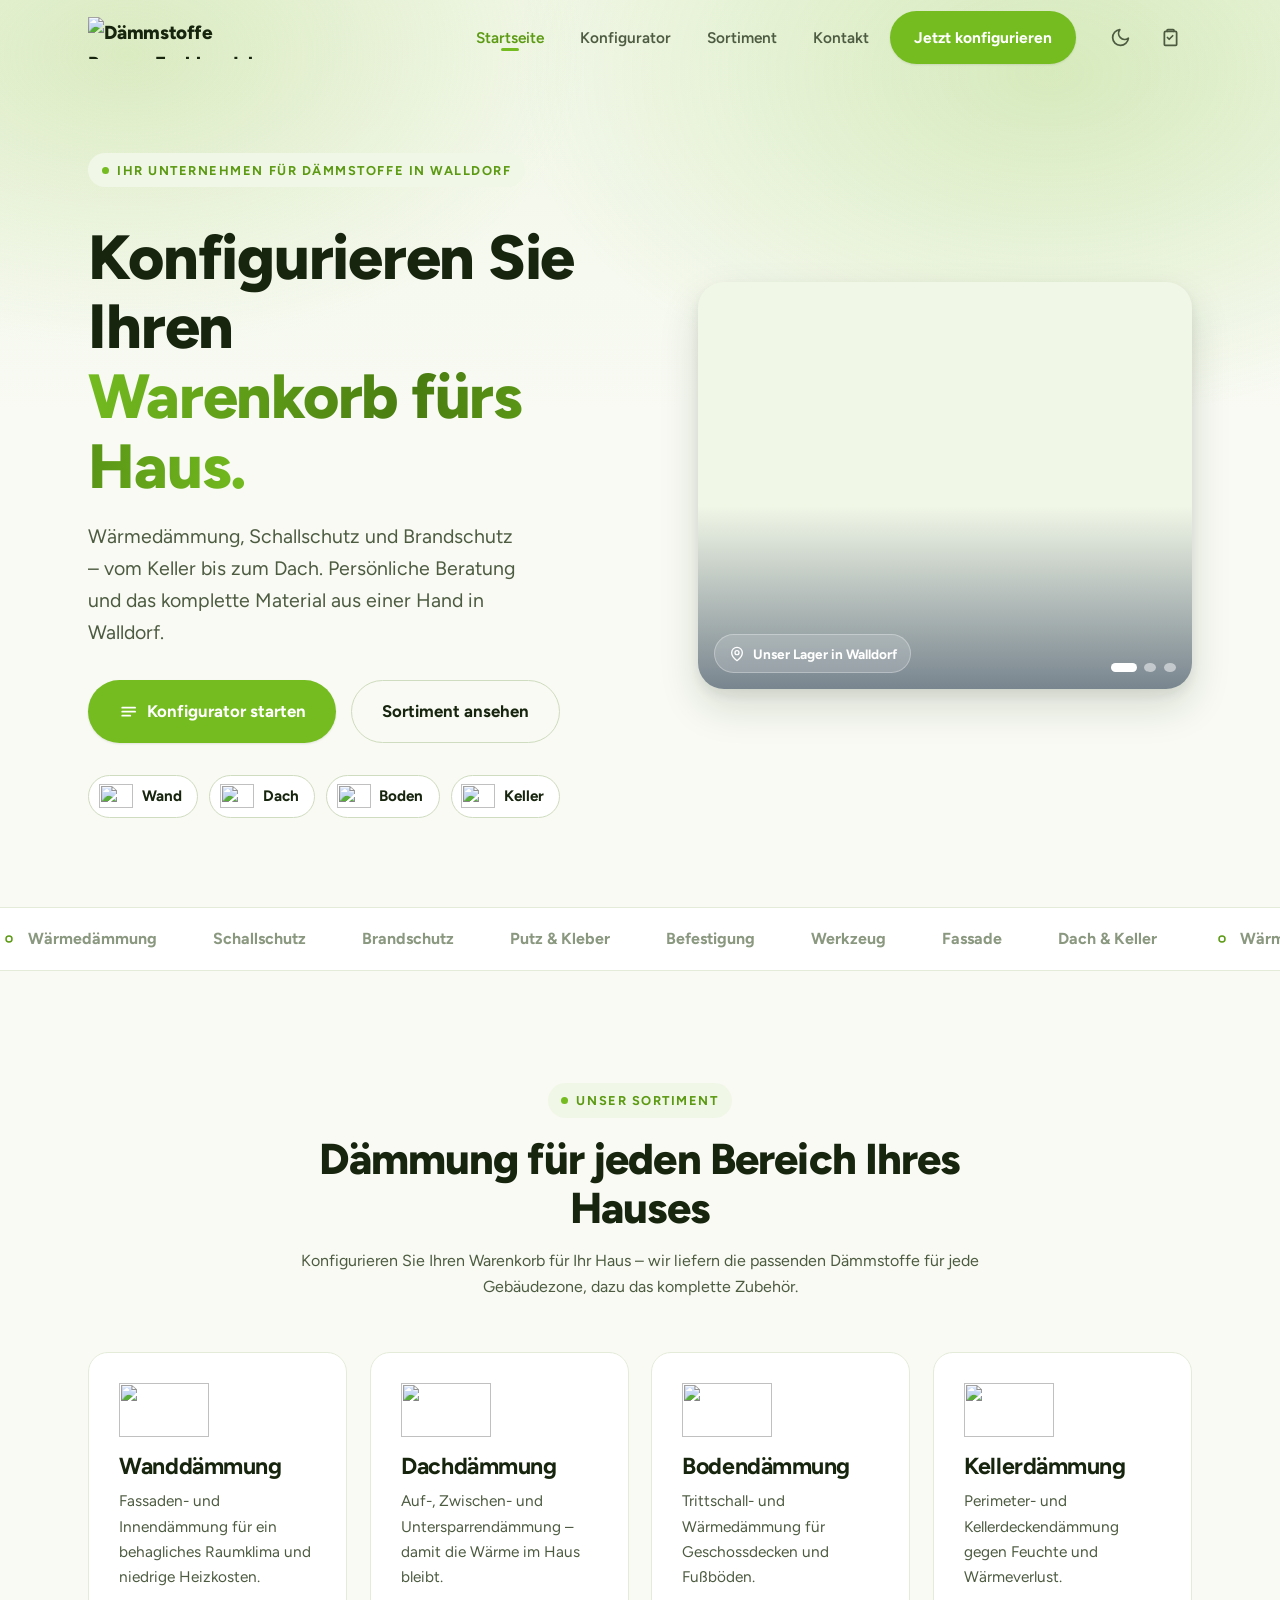
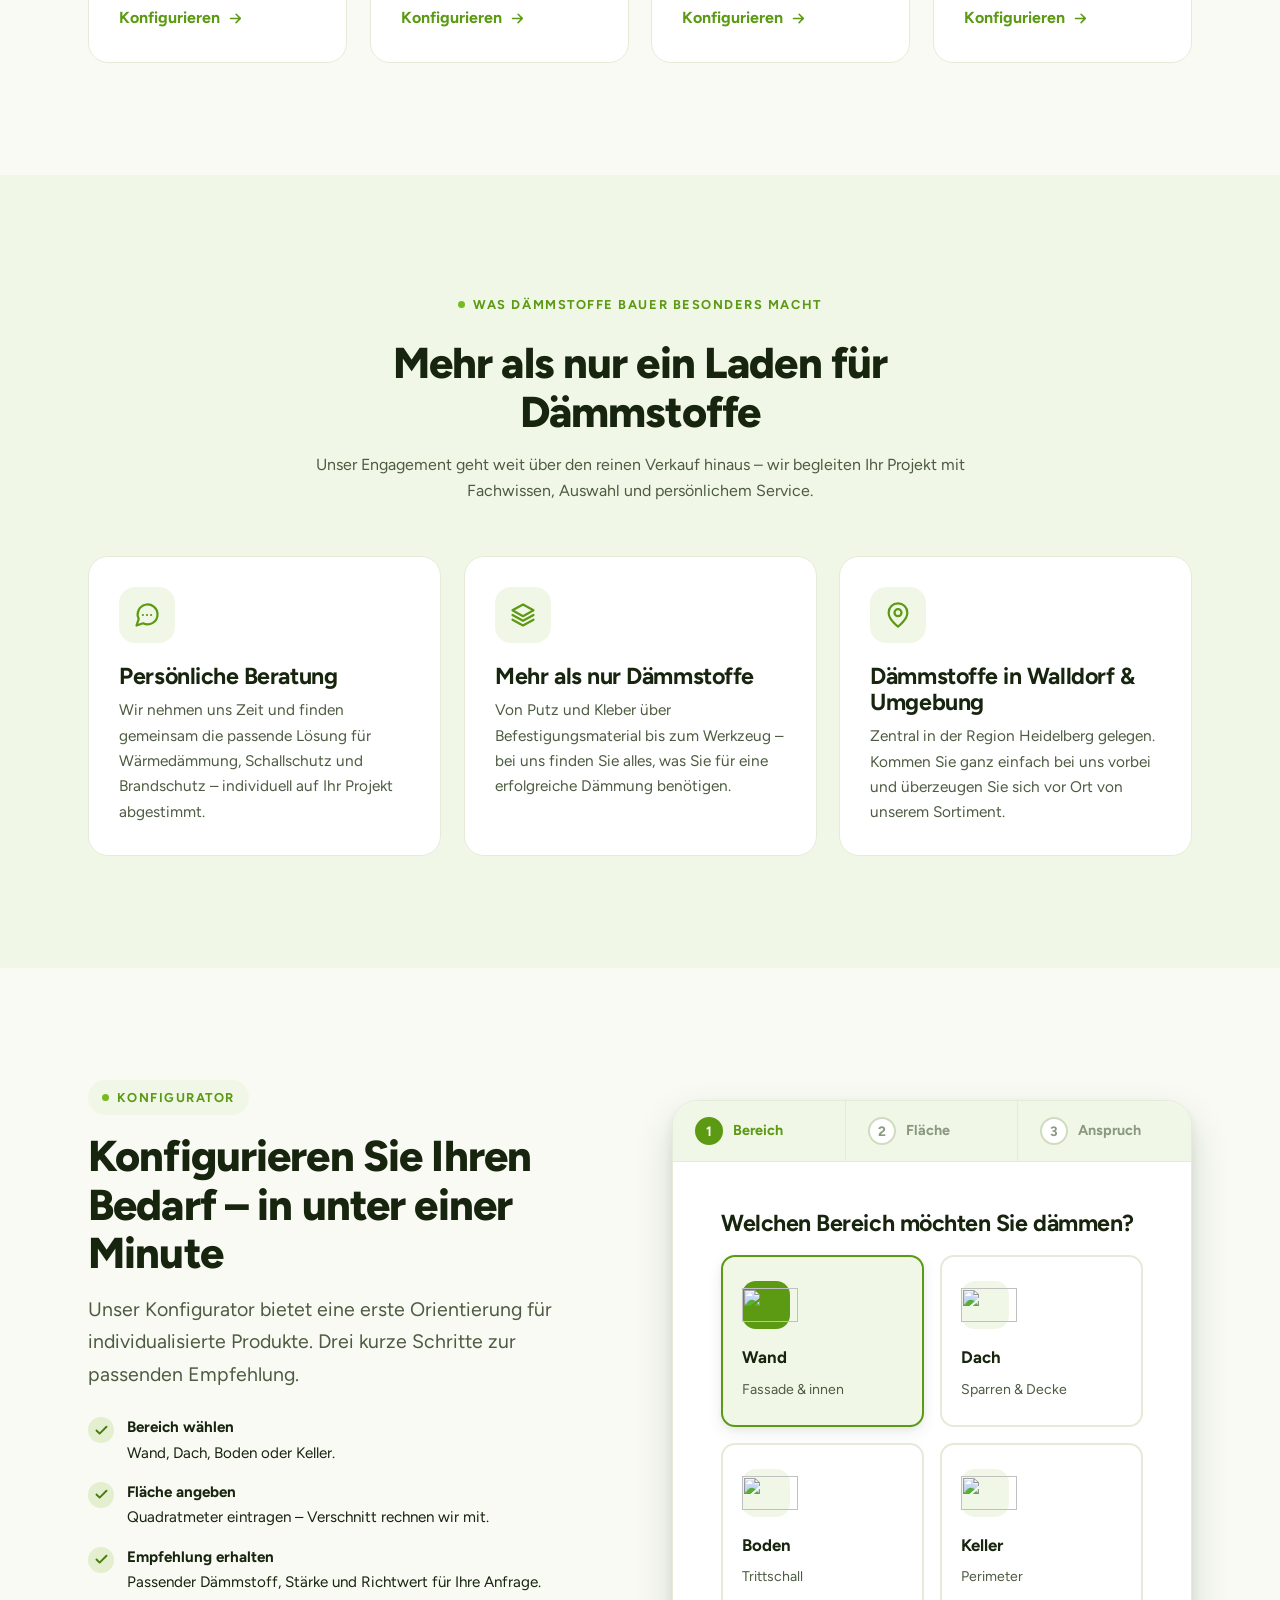
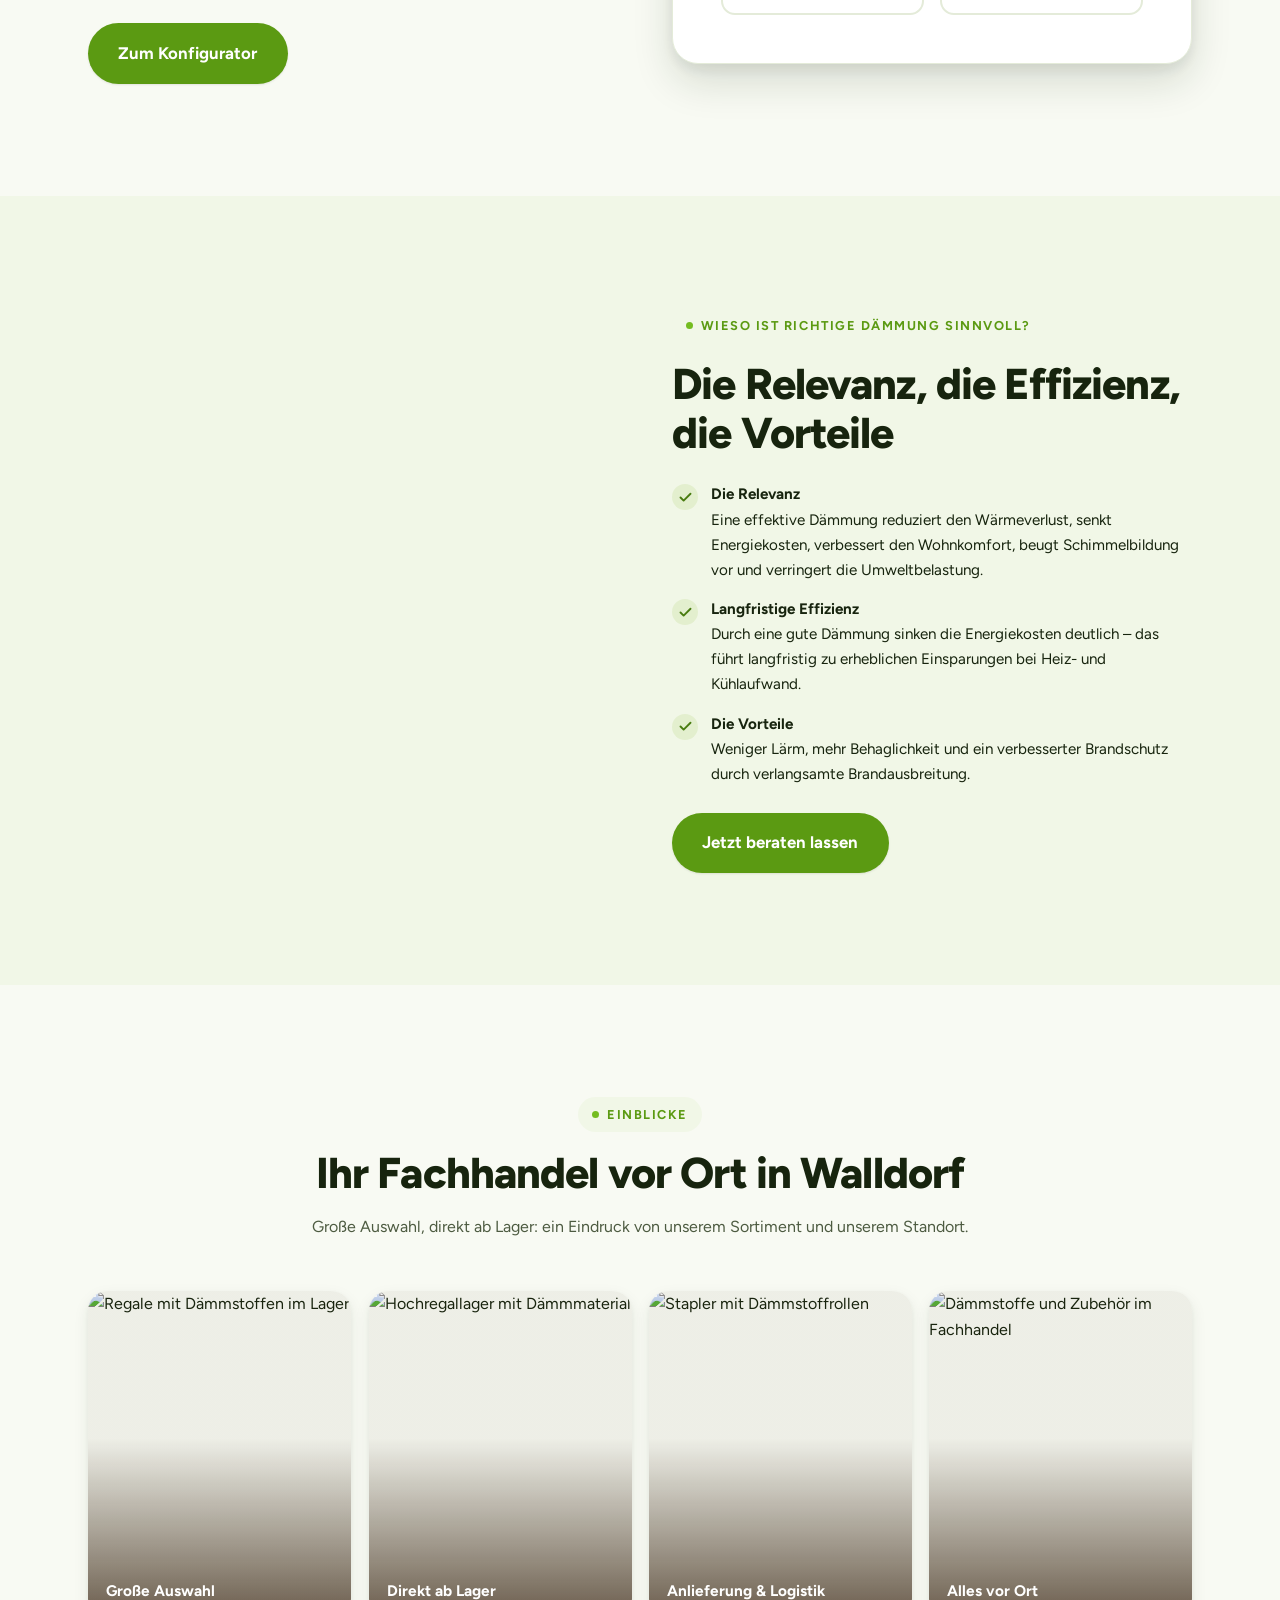
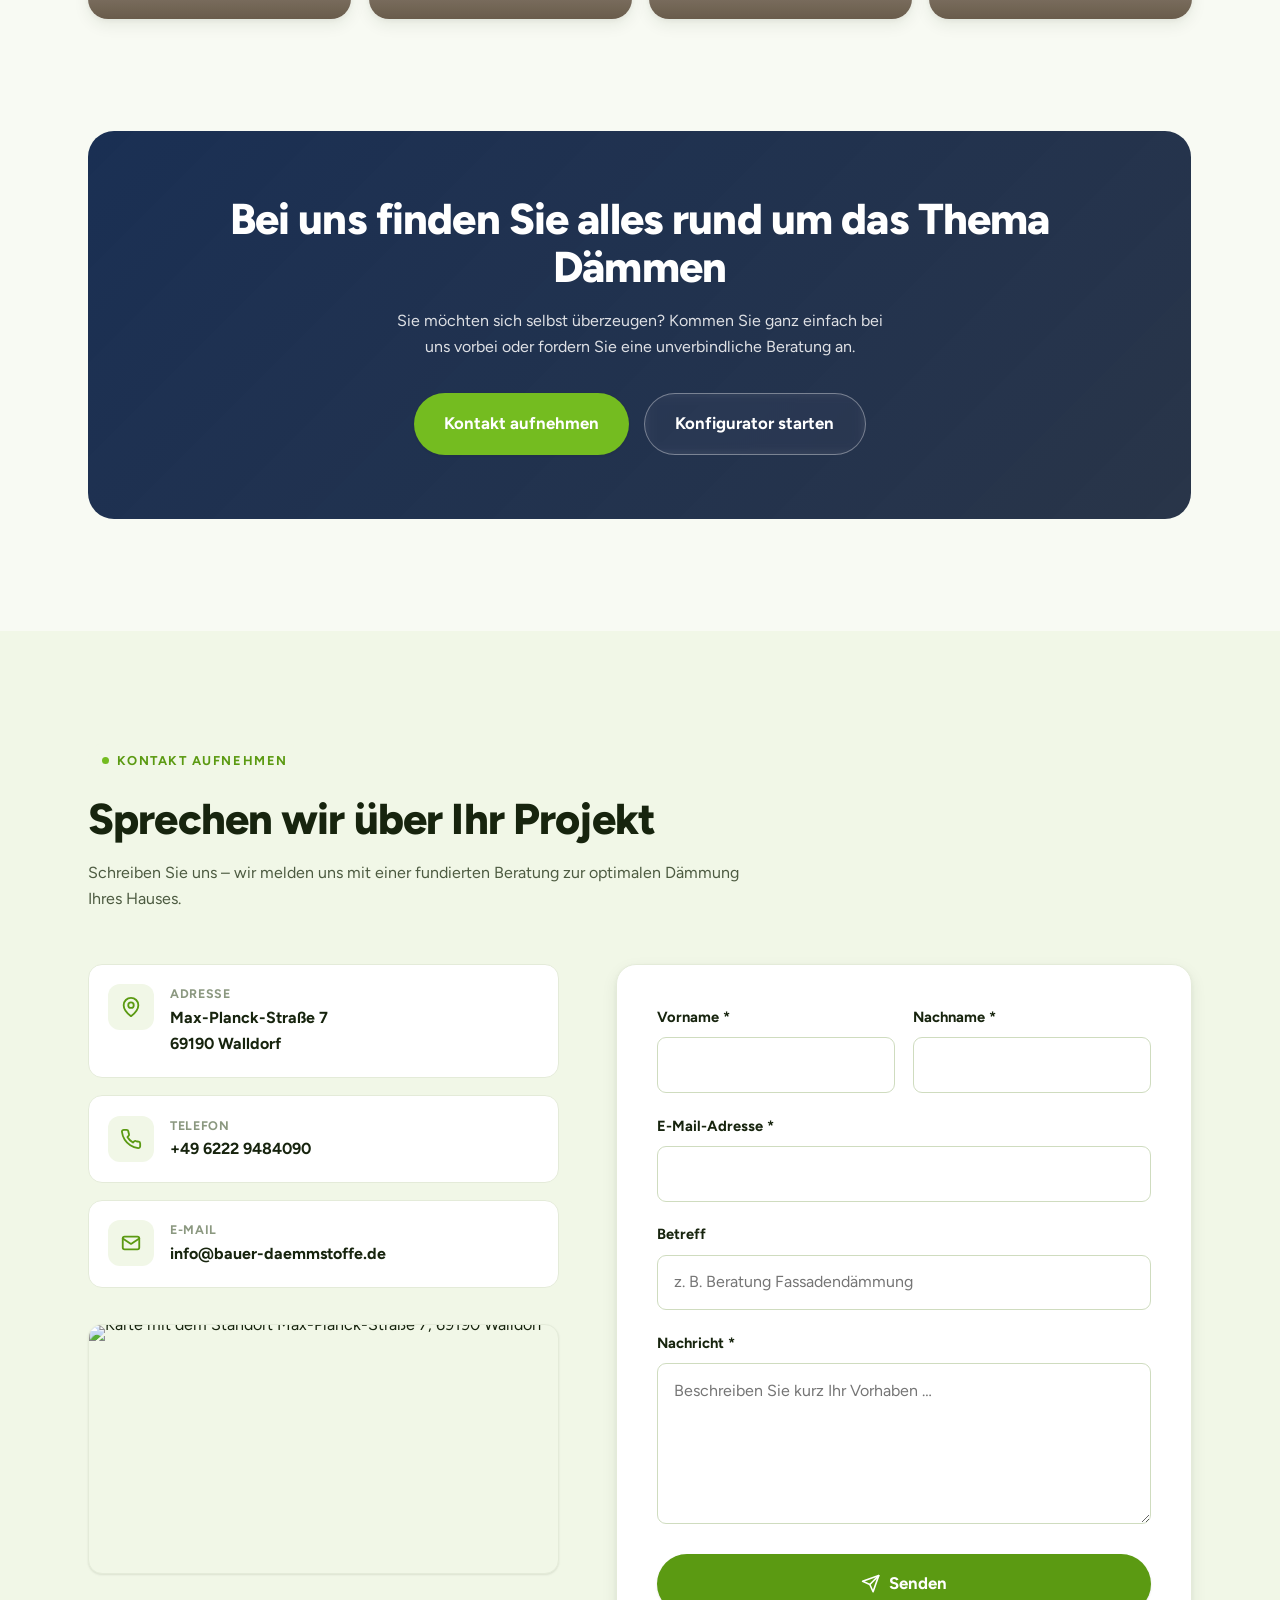
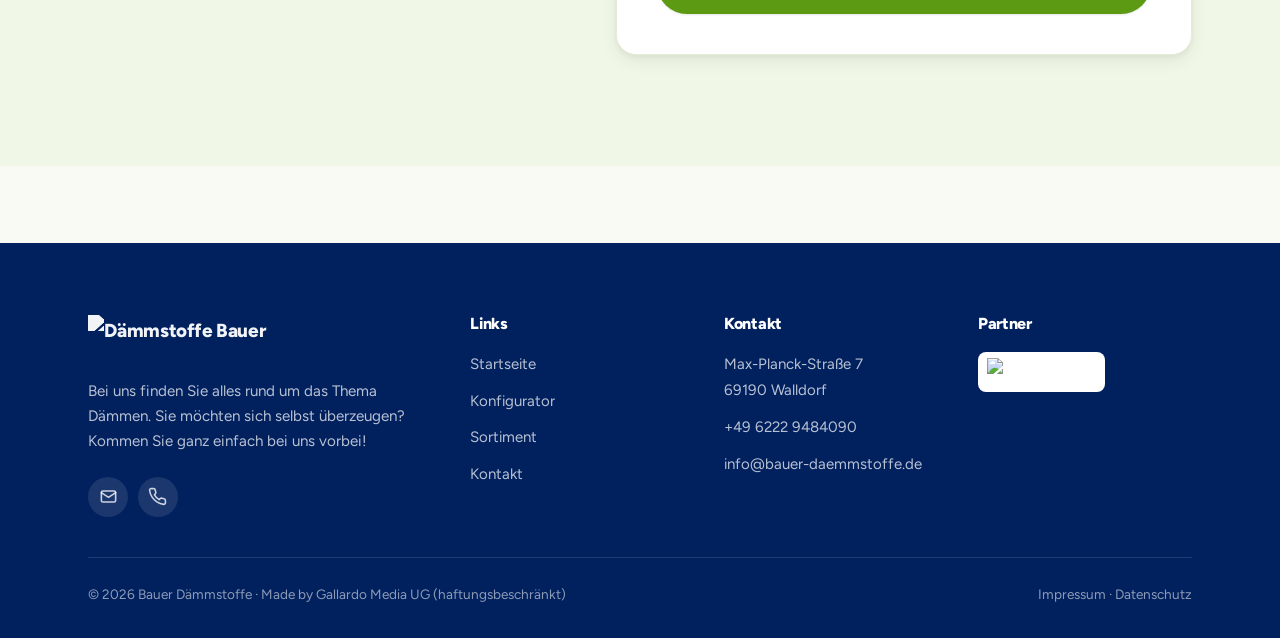
==== commit a955c34d: "Standortkarte auf Google-Maps-Embed umgestellt (wie Originalseite) - Google-Maps-iFrame mit exaktem " ====
--- a/index.html
+++ b/index.html
@@ -19,10 +19,7 @@
   <header class="site-header">
     <div class="header-inner">
       <a class="brand" href="index.html" aria-label="Dämmstoffe Bauer – Startseite">
-        <span class="brand__mark" aria-hidden="true">
-          <svg viewBox="0 0 24 24" fill="none" stroke="currentColor" stroke-width="2" stroke-linecap="round" stroke-linejoin="round"><path d="M3 10.5 12 3l9 7.5"/><path d="M5 9.5V21h14V9.5"/><path d="M5 13.5h14M5 17h14"/></svg>
-        </span>
-        <span>Dämmstoffe Bauer<small>Walldorf bei Heidelberg</small></span>
+        <img class="brand-logo" src="assets/img/logo.png" alt="Dämmstoffe Bauer – Fachhandel für Dämmstoffe" width="184" height="46" />
       </a>
 
       <nav class="nav" id="mainnav" aria-label="Hauptnavigation">
@@ -58,8 +55,8 @@
       <div class="container hero__grid">
         <div class="hero__copy">
           <span class="eyebrow">Ihr Unternehmen für Dämmstoffe in Walldorf</span>
-          <h1>Ihr Zuhause,<br /><span class="gradient-text">perfekt gedämmt.</span></h1>
-          <p class="lead">Wärmedämmung, Schallschutz und Brandschutz – vom Keller bis zum Dach. Persönliche Beratung und das komplette Material aus einer Hand.</p>
+          <h1>Konfigurieren Sie Ihren<br /><span class="gradient-text">Warenkorb fürs Haus.</span></h1>
+          <p class="lead">Wärmedämmung, Schallschutz und Brandschutz – vom Keller bis zum Dach. Persönliche Beratung und das komplette Material aus einer Hand in Walldorf.</p>
           <div class="hero__cta">
             <a class="btn btn--accent btn--lg" href="konfigurator.html">
               <svg viewBox="0 0 24 24" fill="none" stroke="currentColor" stroke-width="2.2" stroke-linecap="round" stroke-linejoin="round"><path d="M4 7h16M4 12h16M4 17h10"/></svg>
@@ -67,41 +64,25 @@
             </a>
             <a class="btn btn--ghost btn--lg" href="sortiment.html">Sortiment ansehen</a>
           </div>
-          <div class="hero__trust">
-            <span class="trust-item"><svg viewBox="0 0 24 24" fill="none" stroke="currentColor" stroke-width="2" stroke-linecap="round" stroke-linejoin="round"><path d="m9 12 2 2 4-4"/><circle cx="12" cy="12" r="9"/></svg> Persönliche Beratung</span>
-            <span class="trust-item"><svg viewBox="0 0 24 24" fill="none" stroke="currentColor" stroke-width="2" stroke-linecap="round" stroke-linejoin="round"><path d="m9 12 2 2 4-4"/><circle cx="12" cy="12" r="9"/></svg> Komplettes Zubehör</span>
-            <span class="trust-item"><svg viewBox="0 0 24 24" fill="none" stroke="currentColor" stroke-width="2" stroke-linecap="round" stroke-linejoin="round"><path d="m9 12 2 2 4-4"/><circle cx="12" cy="12" r="9"/></svg> Region Heidelberg</span>
-          </div>
-        </div>
-
-        <!-- Interactive house -->
-        <div class="house-stage floaty">
-          <svg class="house-svg" viewBox="0 0 480 460" role="img" aria-label="Querschnitt eines Hauses mit den Dämmbereichen Dach, Wand, Boden und Keller">
-            <circle cx="408" cy="74" r="34" style="fill:var(--leaf-300)" opacity=".8"/>
-            <rect x="44" y="372" width="392" height="74" rx="16" fill="#d8c7ad" opacity=".45"/>
-            <g class="house-zone" data-zone="keller" tabindex="0" role="button" aria-label="Kellerdämmung konfigurieren">
-              <path class="zone-fill" d="M120 372 H360 V430 H120 Z"/>
-            </g>
-            <g class="house-zone" data-zone="boden" tabindex="0" role="button" aria-label="Bodendämmung konfigurieren">
-              <path class="zone-fill" d="M92 350 H388 V372 H92 Z"/>
-            </g>
-            <g class="house-zone" data-zone="wand" tabindex="0" role="button" aria-label="Wanddämmung konfigurieren">
-              <rect x="92" y="182" width="296" height="170" fill="#fff" fill-opacity="0" pointer-events="all"/>
-              <path class="zone-fill" fill-rule="evenodd" d="M92 182 H388 V352 H92 Z M122 212 H358 V352 H122 Z"/>
-              <rect x="122" y="212" width="236" height="140" style="fill:var(--surface)"/>
-              <rect x="150" y="242" width="58" height="54" rx="6" fill="#f4e2b0"/>
-              <rect x="272" y="242" width="58" height="54" rx="6" fill="#f4e2b0"/>
-              <rect x="214" y="300" width="52" height="52" rx="4" style="fill:var(--primary-strong)"/>
-            </g>
-            <g class="house-zone" data-zone="dach" tabindex="0" role="button" aria-label="Dachdämmung konfigurieren">
-              <path class="zone-fill" d="M240 56 L60 194 H420 Z"/>
-            </g>
-          </svg>
-          <span class="zone-label" data-for="dach" style="left:50%;top:30%">Dach</span>
-          <span class="zone-label" data-for="wand" style="left:23%;top:58%">Wand</span>
-          <span class="zone-label" data-for="boden" style="left:50%;top:78%">Boden</span>
-          <span class="zone-label" data-for="keller" style="left:50%;top:88%">Keller</span>
-          <p class="house-hint">Bereich antippen, um ihn zu konfigurieren →</p>
+          <div class="zone-chips" aria-label="Dämmbereich wählen">
+            <a class="zone-chip" href="konfigurator.html?bereich=wand"><img src="assets/img/zones/walls.svg" alt="" aria-hidden="true" /><span>Wand</span></a>
+            <a class="zone-chip" href="konfigurator.html?bereich=dach"><img src="assets/img/zones/roof.svg" alt="" aria-hidden="true" /><span>Dach</span></a>
+            <a class="zone-chip" href="konfigurator.html?bereich=boden"><img src="assets/img/zones/floor.svg" alt="" aria-hidden="true" /><span>Boden</span></a>
+            <a class="zone-chip" href="konfigurator.html?bereich=keller"><img src="assets/img/zones/basement.svg" alt="" aria-hidden="true" /><span>Keller</span></a>
+          </div>
+        </div>
+
+        <!-- Photo slider (real store) -->
+        <div class="hero-slider reveal" data-slider>
+          <div class="slide is-active" style="background-image:url('assets/img/store-02.jpg')"></div>
+          <div class="slide" style="background-image:url('assets/img/store-04.jpg')"></div>
+          <div class="slide" style="background-image:url('assets/img/store-03.jpg')"></div>
+          <span class="slider-badge"><svg viewBox="0 0 24 24" fill="none" stroke="currentColor" stroke-width="2" stroke-linecap="round" stroke-linejoin="round"><path d="M20 10c0 6-8 12-8 12s-8-6-8-12a8 8 0 0 1 16 0z"/><circle cx="12" cy="10" r="3"/></svg> Unser Lager in Walldorf</span>
+          <div class="slider-dots" aria-label="Bildauswahl">
+            <button class="is-active" type="button" aria-label="Bild 1"></button>
+            <button type="button" aria-label="Bild 2"></button>
+            <button type="button" aria-label="Bild 3"></button>
+          </div>
         </div>
       </div>
     </section>
@@ -109,7 +90,6 @@
     <!-- ============ STRIP ============ -->
     <div class="strip" aria-hidden="true">
       <div class="strip__track">
-        <!-- duplicated for seamless loop -->
         <span class="strip__item"><svg viewBox="0 0 24 24" fill="none" stroke="currentColor" stroke-width="2"><circle cx="12" cy="12" r="4"/></svg> Wärmedämmung</span>
         <span class="strip__item">Schallschutz</span>
         <span class="strip__item">Brandschutz</span>
@@ -129,7 +109,7 @@
       </div>
     </div>
 
-    <!-- ============ LEISTUNGEN ============ -->
+    <!-- ============ LEISTUNGEN (real zone icons) ============ -->
     <section class="section" id="leistungen">
       <div class="container">
         <div class="section-head center reveal">
@@ -138,68 +118,39 @@
           <p>Konfigurieren Sie Ihren Warenkorb für Ihr Haus – wir liefern die passenden Dämmstoffe für jede Gebäudezone, dazu das komplette Zubehör.</p>
         </div>
         <div class="grid grid--4">
-          <a class="tile reveal" href="sortiment.html?cat=wand" style="--delay:0s">
-            <div class="tile__img" style="background-image:url('assets/img/wand.jpg')"></div>
-            <div class="tile__body">
-              <span class="tile__icon"><svg viewBox="0 0 24 24" fill="none" stroke="currentColor" stroke-width="1.9" stroke-linecap="round" stroke-linejoin="round"><rect x="3" y="4" width="18" height="16" rx="1.5"/><path d="M3 9h18M3 14.5h18M9 4v5M15 9v5.5M9 14.5V20"/></svg></span>
-              <h3>Wanddämmung</h3>
-              <p>Fassaden- und Innendämmung für ein behagliches Raumklima und niedrige Heizkosten.</p>
-              <span class="link-arrow">Entdecken <svg viewBox="0 0 24 24" fill="none" stroke="currentColor" stroke-width="2.2" stroke-linecap="round" stroke-linejoin="round"><path d="M5 12h14M13 6l6 6-6 6"/></svg></span>
-            </div>
-          </a>
-          <a class="tile reveal" href="sortiment.html?cat=dach" style="--delay:.08s">
-            <div class="tile__img" style="background-image:url('assets/img/dach.jpg')"></div>
-            <div class="tile__body">
-              <span class="tile__icon"><svg viewBox="0 0 24 24" fill="none" stroke="currentColor" stroke-width="1.9" stroke-linecap="round" stroke-linejoin="round"><path d="M3 11 12 4l9 7"/><path d="M5 10v9h14v-9"/><path d="M5 14.5h14"/></svg></span>
-              <h3>Dachdämmung</h3>
-              <p>Auf-, Zwischen- und Untersparrendämmung – damit Wärme im Haus bleibt.</p>
-              <span class="link-arrow">Entdecken <svg viewBox="0 0 24 24" fill="none" stroke="currentColor" stroke-width="2.2" stroke-linecap="round" stroke-linejoin="round"><path d="M5 12h14M13 6l6 6-6 6"/></svg></span>
-            </div>
-          </a>
-          <a class="tile reveal" href="sortiment.html?cat=boden" style="--delay:.16s">
-            <div class="tile__img" style="background-image:url('assets/img/boden.jpg')"></div>
-            <div class="tile__body">
-              <span class="tile__icon"><svg viewBox="0 0 24 24" fill="none" stroke="currentColor" stroke-width="1.9" stroke-linecap="round" stroke-linejoin="round"><rect x="3" y="14" width="18" height="6" rx="1"/><path d="M3 17h18M6 14v-3M12 14v-3M18 14v-3M4 11h16"/></svg></span>
-              <h3>Bodendämmung</h3>
-              <p>Trittschall- und Wärmedämmung für Geschossdecken und Fußböden.</p>
-              <span class="link-arrow">Entdecken <svg viewBox="0 0 24 24" fill="none" stroke="currentColor" stroke-width="2.2" stroke-linecap="round" stroke-linejoin="round"><path d="M5 12h14M13 6l6 6-6 6"/></svg></span>
-            </div>
-          </a>
-          <a class="tile reveal" href="sortiment.html?cat=keller" style="--delay:.24s">
-            <div class="tile__img" style="background-image:url('assets/img/keller.jpg')"></div>
-            <div class="tile__body">
-              <span class="tile__icon"><svg viewBox="0 0 24 24" fill="none" stroke="currentColor" stroke-width="1.9" stroke-linecap="round" stroke-linejoin="round"><path d="M4 4h16v7a8 8 0 0 1-8 8 8 8 0 0 1-8-8z"/><path d="M4 8h16M9 4v4M15 4v4"/></svg></span>
-              <h3>Kellerdämmung</h3>
-              <p>Perimeter- und Kellerdeckendämmung gegen Feuchte und Wärmeverlust.</p>
-              <span class="link-arrow">Entdecken <svg viewBox="0 0 24 24" fill="none" stroke="currentColor" stroke-width="2.2" stroke-linecap="round" stroke-linejoin="round"><path d="M5 12h14M13 6l6 6-6 6"/></svg></span>
-            </div>
-          </a>
-        </div>
-      </div>
-    </section>
-
-    <!-- ============ EINBLICKE / GALLERY ============ -->
-    <section class="section" style="padding-top:0">
+          <a class="card reveal" href="konfigurator.html?bereich=wand" style="--delay:0s">
+            <img class="zone-ico" src="assets/img/zones/walls.svg" alt="" aria-hidden="true" />
+            <h3>Wanddämmung</h3>
+            <p>Fassaden- und Innendämmung für ein behagliches Raumklima und niedrige Heizkosten.</p>
+            <span class="link-arrow" style="margin-top:1rem">Konfigurieren <svg viewBox="0 0 24 24" fill="none" stroke="currentColor" stroke-width="2.2" stroke-linecap="round" stroke-linejoin="round"><path d="M5 12h14M13 6l6 6-6 6"/></svg></span>
+          </a>
+          <a class="card reveal" href="konfigurator.html?bereich=dach" style="--delay:.08s">
+            <img class="zone-ico" src="assets/img/zones/roof.svg" alt="" aria-hidden="true" />
+            <h3>Dachdämmung</h3>
+            <p>Auf-, Zwischen- und Untersparrendämmung – damit die Wärme im Haus bleibt.</p>
+            <span class="link-arrow" style="margin-top:1rem">Konfigurieren <svg viewBox="0 0 24 24" fill="none" stroke="currentColor" stroke-width="2.2" stroke-linecap="round" stroke-linejoin="round"><path d="M5 12h14M13 6l6 6-6 6"/></svg></span>
+          </a>
+          <a class="card reveal" href="konfigurator.html?bereich=boden" style="--delay:.16s">
+            <img class="zone-ico" src="assets/img/zones/floor.svg" alt="" aria-hidden="true" />
+            <h3>Bodendämmung</h3>
+            <p>Trittschall- und Wärmedämmung für Geschossdecken und Fußböden.</p>
+            <span class="link-arrow" style="margin-top:1rem">Konfigurieren <svg viewBox="0 0 24 24" fill="none" stroke="currentColor" stroke-width="2.2" stroke-linecap="round" stroke-linejoin="round"><path d="M5 12h14M13 6l6 6-6 6"/></svg></span>
+          </a>
+          <a class="card reveal" href="konfigurator.html?bereich=keller" style="--delay:.24s">
+            <img class="zone-ico" src="assets/img/zones/basement.svg" alt="" aria-hidden="true" />
+            <h3>Kellerdämmung</h3>
+            <p>Perimeter- und Kellerdeckendämmung gegen Feuchte und Wärmeverlust.</p>
+            <span class="link-arrow" style="margin-top:1rem">Konfigurieren <svg viewBox="0 0 24 24" fill="none" stroke="currentColor" stroke-width="2.2" stroke-linecap="round" stroke-linejoin="round"><path d="M5 12h14M13 6l6 6-6 6"/></svg></span>
+          </a>
+        </div>
+      </div>
+    </section>
+
+    <!-- ============ WAS UNS BESONDERS MACHT ============ -->
+    <section class="section" style="background:var(--surface-2)" id="vorteile">
       <div class="container">
         <div class="section-head center reveal">
-          <span class="eyebrow">Einblicke</span>
-          <h2>So sieht gute Dämmung aus</h2>
-          <p>Von der Fassade bis zum Dachstuhl – ein Eindruck unserer Materialien und Projekte.</p>
-        </div>
-        <div class="gallery">
-          <a class="gallery__item reveal" href="sortiment.html?cat=dach"><img src="assets/img/gallery-dach.jpg" alt="Gedämmter Dachstuhl aus Holz" loading="lazy" /><span class="gallery__cap">Dachstuhl &amp; Sparren</span></a>
-          <a class="gallery__item reveal" style="--delay:.08s" href="sortiment.html?cat=wand"><img src="assets/img/gallery-fassade.jpg" alt="Fassadendämmung an einer Baustelle" loading="lazy" /><span class="gallery__cap">Fassade &amp; WDVS</span></a>
-          <a class="gallery__item reveal" style="--delay:.16s" href="#warum-daemmen"><img src="assets/img/gallery-wohnen.jpg" alt="Behagliches warmes Wohnzimmer" loading="lazy" /><span class="gallery__cap">Wohnkomfort</span></a>
-          <a class="gallery__item reveal" style="--delay:.24s" href="sortiment.html?cat=keller"><img src="assets/img/gallery-montage.jpg" alt="Dämmarbeiten im Innenausbau" loading="lazy" /><span class="gallery__cap">Montage &amp; Ausbau</span></a>
-        </div>
-      </div>
-    </section>
-
-    <!-- ============ WARUM BAUER ============ -->
-    <section class="section" style="background:var(--surface-2)" id="vorteile">
-      <div class="container">
-        <div class="section-head center reveal">
-          <span class="eyebrow">Warum Dämmstoffe Bauer</span>
+          <span class="eyebrow">Was Dämmstoffe Bauer besonders macht</span>
           <h2>Mehr als nur ein Laden für Dämmstoffe</h2>
           <p>Unser Engagement geht weit über den reinen Verkauf hinaus – wir begleiten Ihr Projekt mit Fachwissen, Auswahl und persönlichem Service.</p>
         </div>
@@ -216,7 +167,7 @@
           </div>
           <div class="card reveal" style="--delay:.2s">
             <span class="card__icon"><svg viewBox="0 0 24 24" fill="none" stroke="currentColor" stroke-width="1.9" stroke-linecap="round" stroke-linejoin="round"><path d="M20 10c0 6-8 12-8 12s-8-6-8-12a8 8 0 0 1 16 0z"/><circle cx="12" cy="10" r="3"/></svg></span>
-            <h3>Lokal in Walldorf</h3>
+            <h3>Dämmstoffe in Walldorf &amp; Umgebung</h3>
             <p>Zentral in der Region Heidelberg gelegen. Kommen Sie ganz einfach bei uns vorbei und überzeugen Sie sich vor Ort von unserem Sortiment.</p>
           </div>
         </div>
@@ -249,19 +200,19 @@
               <h3 style="margin-bottom:1.2rem">Welchen Bereich möchten Sie dämmen?</h3>
               <div class="choice-grid">
                 <a class="choice selected" href="konfigurator.html?bereich=wand">
-                  <span class="choice__icon"><svg viewBox="0 0 24 24" fill="none" stroke="currentColor" stroke-width="1.9" stroke-linecap="round" stroke-linejoin="round"><rect x="3" y="4" width="18" height="16" rx="1.5"/><path d="M3 9h18M3 14.5h18M9 4v5M15 9v5.5"/></svg></span>
+                  <span class="choice__icon"><img class="zone-ico" style="width:56px;height:34px;margin:0" src="assets/img/zones/walls.svg" alt="" aria-hidden="true" /></span>
                   <strong>Wand</strong><span>Fassade &amp; innen</span>
                 </a>
                 <a class="choice" href="konfigurator.html?bereich=dach">
-                  <span class="choice__icon"><svg viewBox="0 0 24 24" fill="none" stroke="currentColor" stroke-width="1.9" stroke-linecap="round" stroke-linejoin="round"><path d="M3 11 12 4l9 7"/><path d="M5 10v9h14v-9"/></svg></span>
+                  <span class="choice__icon"><img class="zone-ico" style="width:56px;height:34px;margin:0" src="assets/img/zones/roof.svg" alt="" aria-hidden="true" /></span>
                   <strong>Dach</strong><span>Sparren &amp; Decke</span>
                 </a>
                 <a class="choice" href="konfigurator.html?bereich=boden">
-                  <span class="choice__icon"><svg viewBox="0 0 24 24" fill="none" stroke="currentColor" stroke-width="1.9" stroke-linecap="round" stroke-linejoin="round"><rect x="3" y="14" width="18" height="6" rx="1"/><path d="M6 14v-3M12 14v-3M18 14v-3"/></svg></span>
+                  <span class="choice__icon"><img class="zone-ico" style="width:56px;height:34px;margin:0" src="assets/img/zones/floor.svg" alt="" aria-hidden="true" /></span>
                   <strong>Boden</strong><span>Trittschall</span>
                 </a>
                 <a class="choice" href="konfigurator.html?bereich=keller">
-                  <span class="choice__icon"><svg viewBox="0 0 24 24" fill="none" stroke="currentColor" stroke-width="1.9" stroke-linecap="round" stroke-linejoin="round"><path d="M4 4h16v7a8 8 0 0 1-8 8 8 8 0 0 1-8-8z"/><path d="M4 8h16"/></svg></span>
+                  <span class="choice__icon"><img class="zone-ico" style="width:56px;height:34px;margin:0" src="assets/img/zones/basement.svg" alt="" aria-hidden="true" /></span>
                   <strong>Keller</strong><span>Perimeter</span>
                 </a>
               </div>
@@ -271,22 +222,12 @@
       </div>
     </section>
 
-    <!-- ============ WIESO DÄMMUNG ============ -->
+    <!-- ============ WIESO DÄMMUNG (real energy graphic) ============ -->
     <section class="section" style="background:var(--surface-2)" id="warum-daemmen">
       <div class="container split">
-        <div class="media-card has-photo reveal" style="--photo:url('assets/img/effizienz.jpg')">
-          <span class="ec-badge"><svg viewBox="0 0 24 24" fill="none" stroke="currentColor" stroke-width="2" stroke-linecap="round" stroke-linejoin="round"><path d="M13 2 4 14h7l-1 8 9-12h-7z"/></svg> Energieeffizienz</span>
-          <div class="energy-bars">
-            <div class="energy-bar"><span class="tier" style="background:#e3efce">A+</span><span class="meter" style="width:96%;background:#497c10"></span></div>
-            <div class="energy-bar"><span class="tier" style="background:#e3efce">A</span><span class="meter" style="width:80%;background:#5b9a12"></span></div>
-            <div class="energy-bar"><span class="tier" style="background:#e3efce">B</span><span class="meter" style="width:64%;background:#74bc20"></span></div>
-            <div class="energy-bar"><span class="tier" style="background:#e3efce">C</span><span class="meter" style="width:48%;background:#8dc23f"></span></div>
-            <div class="energy-bar"><span class="tier" style="background:#e3efce">D</span><span class="meter" style="width:34%;background:#a9d16e"></span></div>
-          </div>
-          <h3>Vom Energiefresser zum Effizienzhaus</h3>
-          <p>Gute Dämmung senkt den Wärmebedarf spürbar – Schritt für Schritt in Richtung beste Effizienzklasse.</p>
-        </div>
-
+        <div class="media-shot reveal">
+          <img src="assets/img/energy.jpg" alt="Querschnitt eines gedämmten Hauses mit Energieeffizienzskala von A bis G" loading="lazy" />
+        </div>
         <div class="reveal" style="--delay:.1s">
           <span class="eyebrow">Wieso ist richtige Dämmung sinnvoll?</span>
           <h2>Die Relevanz, die Effizienz, die Vorteile</h2>
@@ -295,26 +236,32 @@
             <li><span class="check"><svg viewBox="0 0 24 24" fill="none" stroke="currentColor" stroke-width="3" stroke-linecap="round" stroke-linejoin="round"><path d="M20 6 9 17l-5-5"/></svg></span><span><strong>Langfristige Effizienz</strong>Durch eine gute Dämmung sinken die Energiekosten deutlich – das führt langfristig zu erheblichen Einsparungen bei Heiz- und Kühlaufwand.</span></li>
             <li><span class="check"><svg viewBox="0 0 24 24" fill="none" stroke="currentColor" stroke-width="3" stroke-linecap="round" stroke-linejoin="round"><path d="M20 6 9 17l-5-5"/></svg></span><span><strong>Die Vorteile</strong>Weniger Lärm, mehr Behaglichkeit und ein verbesserter Brandschutz durch verlangsamte Brandausbreitung.</span></li>
           </ul>
-        </div>
-      </div>
-    </section>
-
-    <!-- ============ STATS ============ -->
-    <section class="section" style="padding-block:clamp(2.5rem,6vw,4rem)">
-      <div class="container">
-        <div class="stats">
-          <div class="stat reveal"><div class="stat__num" data-count="4">0</div><div class="stat__label">Gebäudebereiche – Wand, Dach, Boden &amp; Keller</div></div>
-          <div class="stat reveal" style="--delay:.08s"><div class="stat__num" data-count="100" data-suffix="%">0</div><div class="stat__label">Fokus auf persönliche Beratung</div></div>
-          <div class="stat reveal" style="--delay:.16s"><div class="stat__num" data-count="1">0</div><div class="stat__label">Anlaufstelle für Material &amp; Werkzeug</div></div>
-          <div class="stat reveal" style="--delay:.24s"><div class="stat__num">∞</div><div class="stat__label">Putz, Kleber, Befestigung &amp; Zubehör</div></div>
-        </div>
-      </div>
-    </section>
-
-    <!-- ============ CTA BAND ============ -->
+          <a class="btn btn--lg" href="#kontakt" style="margin-top:1.6rem">Jetzt beraten lassen</a>
+        </div>
+      </div>
+    </section>
+
+    <!-- ============ EINBLICKE / GALLERY (real store photos) ============ -->
+    <section class="section" id="einblicke">
+      <div class="container">
+        <div class="section-head center reveal">
+          <span class="eyebrow">Einblicke</span>
+          <h2>Ihr Fachhandel vor Ort in Walldorf</h2>
+          <p>Große Auswahl, direkt ab Lager: ein Eindruck von unserem Sortiment und unserem Standort.</p>
+        </div>
+        <div class="gallery">
+          <a class="gallery__item reveal" href="sortiment.html"><img src="assets/img/store-04.jpg" alt="Regale mit Dämmstoffen im Lager" loading="lazy" /><span class="gallery__cap">Große Auswahl</span></a>
+          <a class="gallery__item reveal" style="--delay:.08s" href="sortiment.html"><img src="assets/img/store-02.jpg" alt="Hochregallager mit Dämmmaterial" loading="lazy" /><span class="gallery__cap">Direkt ab Lager</span></a>
+          <a class="gallery__item reveal" style="--delay:.16s" href="index.html#kontakt"><img src="assets/img/about-01.jpg" alt="Stapler mit Dämmstoffrollen" loading="lazy" /><span class="gallery__cap">Anlieferung &amp; Logistik</span></a>
+          <a class="gallery__item reveal" style="--delay:.24s" href="sortiment.html"><img src="assets/img/store-03.jpg" alt="Dämmstoffe und Zubehör im Fachhandel" loading="lazy" /><span class="gallery__cap">Alles vor Ort</span></a>
+        </div>
+      </div>
+    </section>
+
+    <!-- ============ CTA BAND (real photo) ============ -->
     <section class="section" style="padding-top:0">
       <div class="container">
-        <div class="cta-band has-photo reveal" style="--photo:url('assets/img/cta.jpg')">
+        <div class="cta-band has-photo reveal" style="--photo:url('assets/img/store-02.jpg')">
           <h2>Bei uns finden Sie alles rund um das Thema Dämmen</h2>
           <p>Sie möchten sich selbst überzeugen? Kommen Sie ganz einfach bei uns vorbei oder fordern Sie eine unverbindliche Beratung an.</p>
           <div class="hero__cta">
@@ -347,9 +294,9 @@
               <span class="info-ic"><svg viewBox="0 0 24 24" fill="none" stroke="currentColor" stroke-width="2" stroke-linecap="round" stroke-linejoin="round"><rect x="3" y="5" width="18" height="14" rx="2"/><path d="m3 7 9 6 9-6"/></svg></span>
               <div><div class="k">E-Mail</div><a class="v" href="mailto:info@bauer-daemmstoffe.de">info@bauer-daemmstoffe.de</a></div>
             </div>
-            <div class="info-item">
-              <span class="info-ic"><svg viewBox="0 0 24 24" fill="none" stroke="currentColor" stroke-width="2" stroke-linecap="round" stroke-linejoin="round"><path d="M9 18V5l12-2v13"/><circle cx="6" cy="18" r="3"/><circle cx="18" cy="16" r="3"/></svg></span>
-              <div><div class="k">Region</div><span class="v">Walldorf · Heidelberg · Wiesloch</span></div>
+            <div class="map-embed">
+              <img class="map-fallback" src="assets/img/map.jpg" alt="Karte mit dem Standort Max-Planck-Straße 7, 69190 Walldorf" />
+              <iframe title="Standort Dämmstoffe Bauer – Max-Planck-Straße 7, Walldorf" src="https://www.google.com/maps/embed?pb=!1m18!1m12!1m3!1d5204.855244128437!2d8.6458477!3d49.2872421!2m3!1f0!2f0!3f0!3m2!1i1024!2i768!4f13.1!3m3!1m2!1s0x4797bea060b99101%3A0x2ab887932d57d716!2sMax-Planck-Stra%C3%9Fe%207%2C%2069190%20Walldorf!5e0!3m2!1sde!2sde!4v1712235711205!5m2!1sde!2sde" loading="lazy" referrerpolicy="no-referrer-when-downgrade" allowfullscreen></iframe>
             </div>
           </div>
 
@@ -380,33 +327,22 @@
     <div class="container">
       <div class="footer-grid">
         <div>
-          <a class="brand" href="index.html">
-            <span class="brand__mark" aria-hidden="true"><svg viewBox="0 0 24 24" fill="none" stroke="currentColor" stroke-width="2" stroke-linecap="round" stroke-linejoin="round"><path d="M3 10.5 12 3l9 7.5"/><path d="M5 9.5V21h14V9.5"/><path d="M5 13.5h14M5 17h14"/></svg></span>
-            <span>Dämmstoffe Bauer<small>Walldorf bei Heidelberg</small></span>
-          </a>
-          <p class="footer-about">Kontaktieren Sie uns und erhalten Sie erstklassige Beratung zur optimalen Dämmung Ihres Hauses – vom Keller bis zum Dach.</p>
+          <a class="brand" href="index.html" aria-label="Dämmstoffe Bauer">
+            <img class="brand-logo" src="assets/img/logo.png" alt="Dämmstoffe Bauer" width="184" height="46" />
+          </a>
+          <p class="footer-about">Bei uns finden Sie alles rund um das Thema Dämmen. Sie möchten sich selbst überzeugen? Kommen Sie ganz einfach bei uns vorbei!</p>
           <div class="footer-social">
             <a href="mailto:info@bauer-daemmstoffe.de" aria-label="E-Mail"><svg viewBox="0 0 24 24" fill="none" stroke="currentColor" stroke-width="2" stroke-linecap="round" stroke-linejoin="round"><rect x="3" y="5" width="18" height="14" rx="2"/><path d="m3 7 9 6 9-6"/></svg></a>
             <a href="tel:+4962229484090" aria-label="Telefon"><svg viewBox="0 0 24 24" fill="none" stroke="currentColor" stroke-width="2" stroke-linecap="round" stroke-linejoin="round"><path d="M22 16.9v3a2 2 0 0 1-2.2 2 19.8 19.8 0 0 1-8.6-3.1 19.5 19.5 0 0 1-6-6A19.8 19.8 0 0 1 2 4.1 2 2 0 0 1 4.1 2h3a2 2 0 0 1 2 1.7 12.8 12.8 0 0 0 .7 2.8 2 2 0 0 1-.5 2.1L8.1 9.9a16 16 0 0 0 6 6l1.3-1.3a2 2 0 0 1 2.1-.4 12.8 12.8 0 0 0 2.8.7 2 2 0 0 1 1.7 2z"/></svg></a>
           </div>
         </div>
         <div class="footer-col">
-          <h4>Navigation</h4>
+          <h4>Links</h4>
           <ul>
             <li><a href="index.html">Startseite</a></li>
             <li><a href="konfigurator.html">Konfigurator</a></li>
             <li><a href="sortiment.html">Sortiment</a></li>
             <li><a href="index.html#kontakt">Kontakt</a></li>
-          </ul>
-        </div>
-        <div class="footer-col">
-          <h4>Sortiment</h4>
-          <ul>
-            <li><a href="sortiment.html?cat=wand">Wanddämmung</a></li>
-            <li><a href="sortiment.html?cat=dach">Dachdämmung</a></li>
-            <li><a href="sortiment.html?cat=boden">Bodendämmung</a></li>
-            <li><a href="sortiment.html?cat=keller">Kellerdämmung</a></li>
-            <li><a href="sortiment.html?cat=zubehoer">Zubehör &amp; Werkzeug</a></li>
           </ul>
         </div>
         <div class="footer-col">
@@ -417,13 +353,23 @@
             <li><a href="mailto:info@bauer-daemmstoffe.de">info@bauer-daemmstoffe.de</a></li>
           </ul>
         </div>
+        <div class="footer-col">
+          <h4>Partner</h4>
+          <div class="footer-partners">
+            <img src="assets/img/mhv-systems.png" alt="mhv systems" />
+          </div>
+        </div>
       </div>
       <div class="footer-bottom">
-        <span>© <span data-year>2025</span> Dämmstoffe Bauer · Alle Rechte vorbehalten.</span>
+        <span>© <span data-year>2025</span> Bauer Dämmstoffe · Made by Gallardo Media UG (haftungsbeschränkt)</span>
         <span><a href="impressum.html">Impressum</a> · <a href="impressum.html#datenschutz">Datenschutz</a></span>
       </div>
     </div>
   </footer>
+
+  <button class="to-top" id="toTop" type="button" aria-label="Nach oben scrollen">
+    <svg viewBox="0 0 24 24" fill="none" stroke="currentColor" stroke-width="2.4" stroke-linecap="round" stroke-linejoin="round"><path d="M12 19V5M6 11l6-6 6 6"/></svg>
+  </button>
 
   <script src="js/main.js" defer></script>
 </body>
--- a/css/style.css
+++ b/css/style.css
@@ -1283,8 +1283,9 @@
   .nav .btn { margin-top: .6rem; }
 
   .hero__grid { grid-template-columns: 1fr; }
-  .hero__copy { max-width: none; order: 2; }
-  .house-stage { order: 1; max-width: 460px; margin-inline: auto; }
+  .hero__copy { max-width: none; order: 1; }
+  .house-stage { order: 2; max-width: 460px; margin-inline: auto; }
+  .hero-slider { order: 2; margin-top: 1.4rem; }
   .hero .lead { max-width: none; }
 
   .split { grid-template-columns: 1fr; }
@@ -1310,3 +1311,99 @@
   }
   .reveal { opacity: 1; transform: none; }
 }
+
+/* ================= Refresh add-ons ================= */
+/* Real brand logo */
+.brand-logo { height: 42px; width: auto; display: block; }
+.site-header .brand { gap: 0; }
+.site-footer .brand-logo { height: 46px; filter: brightness(0) invert(1); opacity: .95; }
+
+/* Hero photo slider */
+.hero-slider {
+  position: relative;
+  border-radius: var(--radius-xl);
+  overflow: hidden;
+  aspect-ratio: 4 / 3.3;
+  box-shadow: var(--shadow-lg);
+  isolation: isolate;
+  background: var(--surface-2);
+}
+.hero-slider .slide {
+  position: absolute; inset: 0;
+  background-size: cover; background-position: center;
+  opacity: 0; transform: scale(1.05);
+  transition: opacity 1s var(--ease), transform 6s ease;
+}
+.hero-slider .slide.is-active { opacity: 1; transform: scale(1); }
+.hero-slider::after { content: ""; position: absolute; inset: 0; background: linear-gradient(to top, rgba(1,20,55,.5), transparent 45%); pointer-events: none; }
+.slider-badge {
+  position: absolute; left: 1rem; bottom: 1rem; z-index: 2;
+  display: inline-flex; align-items: center; gap: .5rem;
+  background: rgba(255,255,255,.16); backdrop-filter: blur(6px);
+  border: 1px solid rgba(255,255,255,.3);
+  color: #fff; font-family: var(--font-display); font-weight: 700; font-size: .85rem;
+  padding: .45rem .85rem; border-radius: var(--radius-pill);
+}
+.slider-badge svg { width: 16px; height: 16px; }
+.slider-dots { position: absolute; right: 1rem; bottom: 1.1rem; z-index: 2; display: flex; gap: .45rem; }
+.slider-dots button { width: 9px; height: 9px; border-radius: 50%; background: rgba(255,255,255,.5); transition: all .3s var(--ease); }
+.slider-dots button.is-active { background: #fff; width: 26px; border-radius: var(--radius-pill); }
+
+/* Zone chips (hero) */
+.zone-chips { display: flex; flex-wrap: wrap; gap: .7rem; margin-top: 2rem; }
+.zone-chip {
+  display: inline-flex; align-items: center; gap: .55rem;
+  padding: .5rem .95rem .5rem .6rem;
+  border: 1.5px solid var(--border-strong); border-radius: var(--radius-pill);
+  background: var(--surface); font-family: var(--font-display); font-weight: 700; font-size: .95rem; color: var(--ink);
+  transition: transform .25s var(--ease-out), border-color .25s var(--ease), box-shadow .25s var(--ease);
+}
+.zone-chip img { width: 34px; height: 24px; object-fit: contain; }
+.zone-chip:hover { transform: translateY(-3px); border-color: var(--primary); box-shadow: var(--shadow-md); }
+
+/* Real zone icon inside cards */
+.zone-ico { width: 90px; height: 54px; object-fit: contain; margin-bottom: 1rem; display: block; }
+[data-theme="dark"] .zone-ico { filter: brightness(1.18); }
+
+/* Energy graphic frame */
+.media-shot {
+  border-radius: var(--radius-xl);
+  overflow: hidden;
+  background: #fff;
+  box-shadow: var(--shadow-lg);
+  border: 1px solid var(--border);
+  align-self: start;
+}
+.media-shot img { width: 100%; height: auto; object-fit: cover; display: block; }
+
+/* Map — Google-Maps-Embed (wie Originalseite), mit statischem Fallback dahinter */
+.map-embed { position: relative; margin-top: 1.2rem; height: 250px; border-radius: var(--radius); overflow: hidden; border: 1px solid var(--border); box-shadow: var(--shadow-sm); line-height: 0; background: var(--surface-2); }
+.map-embed .map-fallback { position: absolute; inset: 0; width: 100%; height: 100%; object-fit: cover; z-index: 0; }
+.map-embed iframe { position: absolute; inset: 0; width: 100%; height: 100%; border: 0; z-index: 1; }
+
+/* Footer partners */
+.footer-partners { display: flex; align-items: center; gap: 1rem; margin-top: 1.2rem; flex-wrap: wrap; }
+.footer-partners img { height: 40px; width: auto; background: #fff; border-radius: 8px; padding: 6px 9px; }
+
+/* Search box (Sortiment) */
+.search-box { position: relative; margin-bottom: 1.6rem; max-width: 440px; }
+.search-box svg { position: absolute; left: 1rem; top: 50%; transform: translateY(-50%); width: 18px; height: 18px; color: var(--ink-faint); pointer-events: none; }
+.search-box input { width: 100%; padding: .82rem 1rem .82rem 2.7rem; border: 1.5px solid var(--border-strong); border-radius: var(--radius-pill); background: var(--surface); transition: border-color .25s var(--ease), box-shadow .25s var(--ease); }
+.search-box input:focus { outline: none; border-color: var(--primary); box-shadow: 0 0 0 4px var(--primary-soft); }
+
+/* Back to top */
+.to-top {
+  position: fixed; right: 1.2rem; bottom: 1.2rem; z-index: 90;
+  width: 46px; height: 46px; border-radius: 50%;
+  display: grid; place-items: center;
+  background: var(--primary); color: #fff; box-shadow: var(--shadow-lg);
+  opacity: 0; transform: translateY(16px) scale(.9); pointer-events: none;
+  transition: opacity .3s var(--ease), transform .3s var(--ease-out), background-color .25s var(--ease);
+}
+.to-top.show { opacity: 1; transform: none; pointer-events: auto; }
+.to-top:hover { background: var(--primary-strong); }
+.to-top svg { width: 22px; height: 22px; }
+
+@media (max-width: 860px) {
+  .hero-slider { aspect-ratio: 16 / 11; }
+}
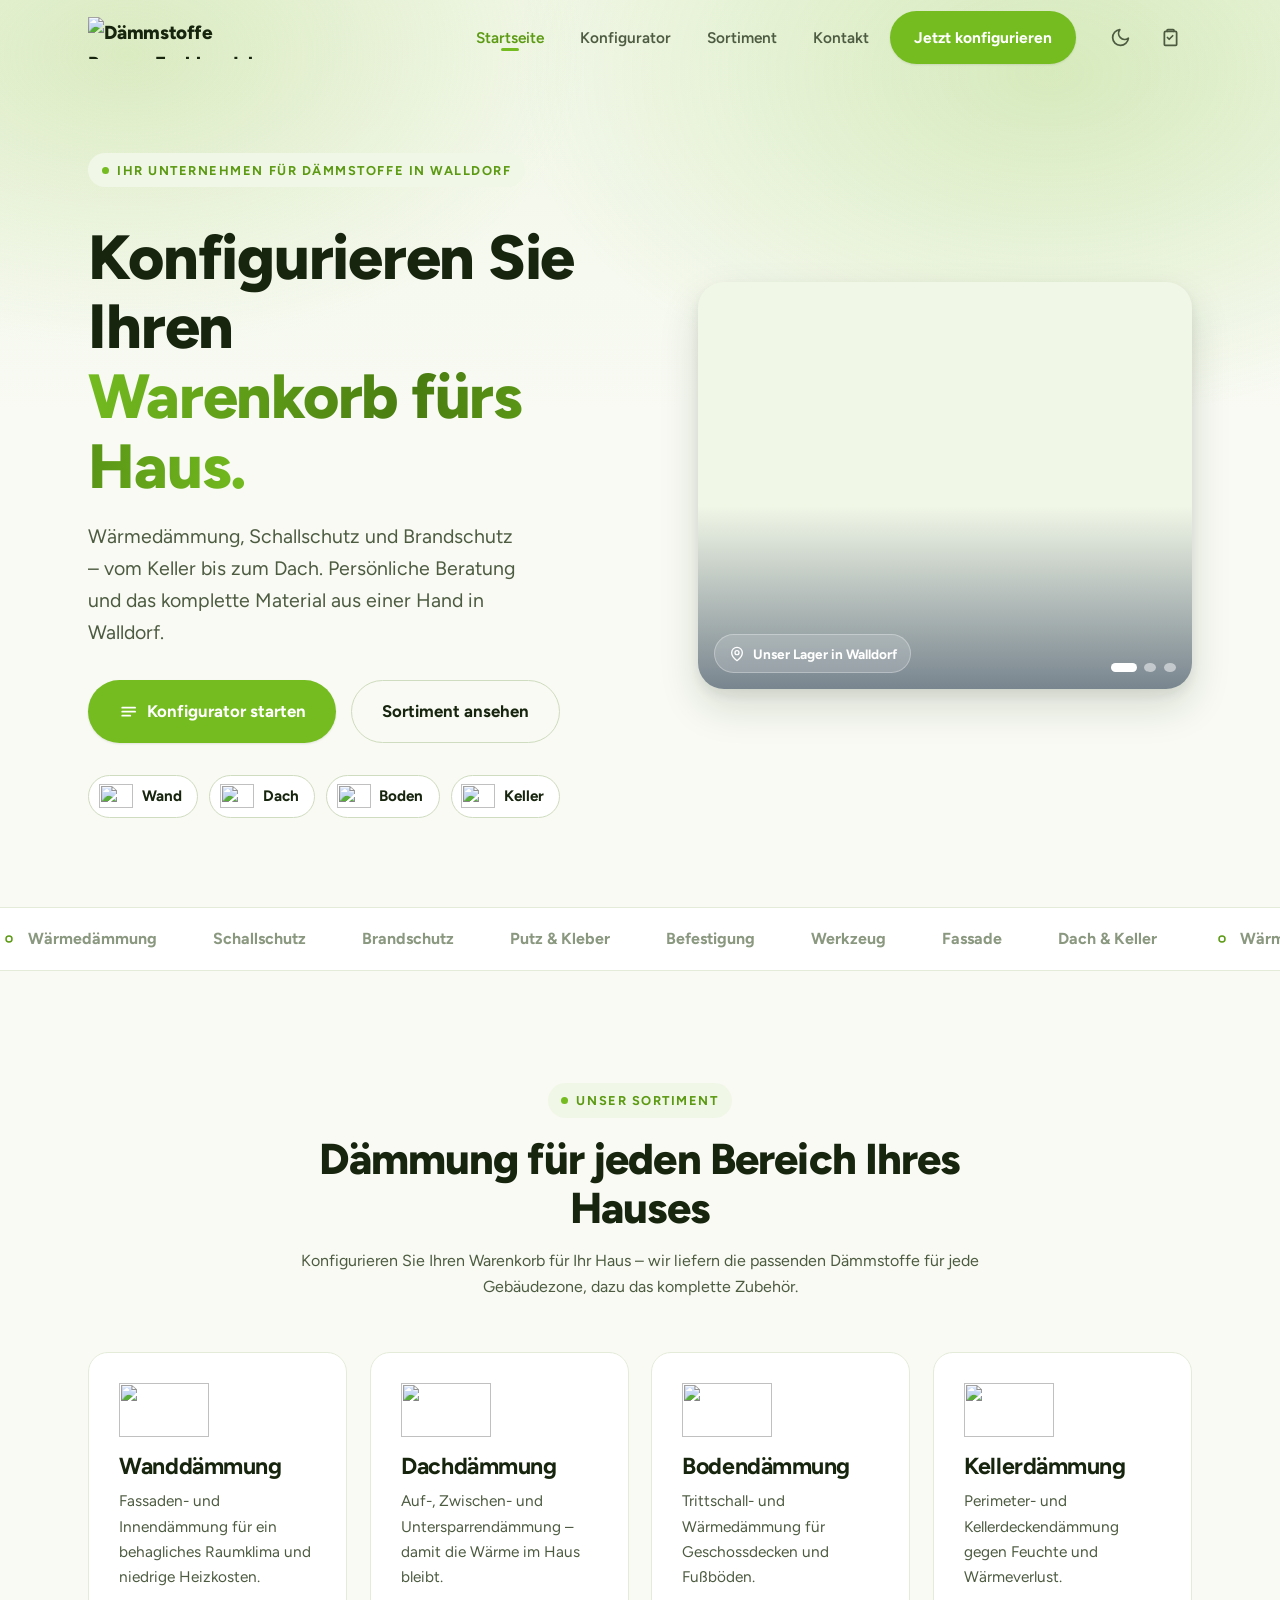
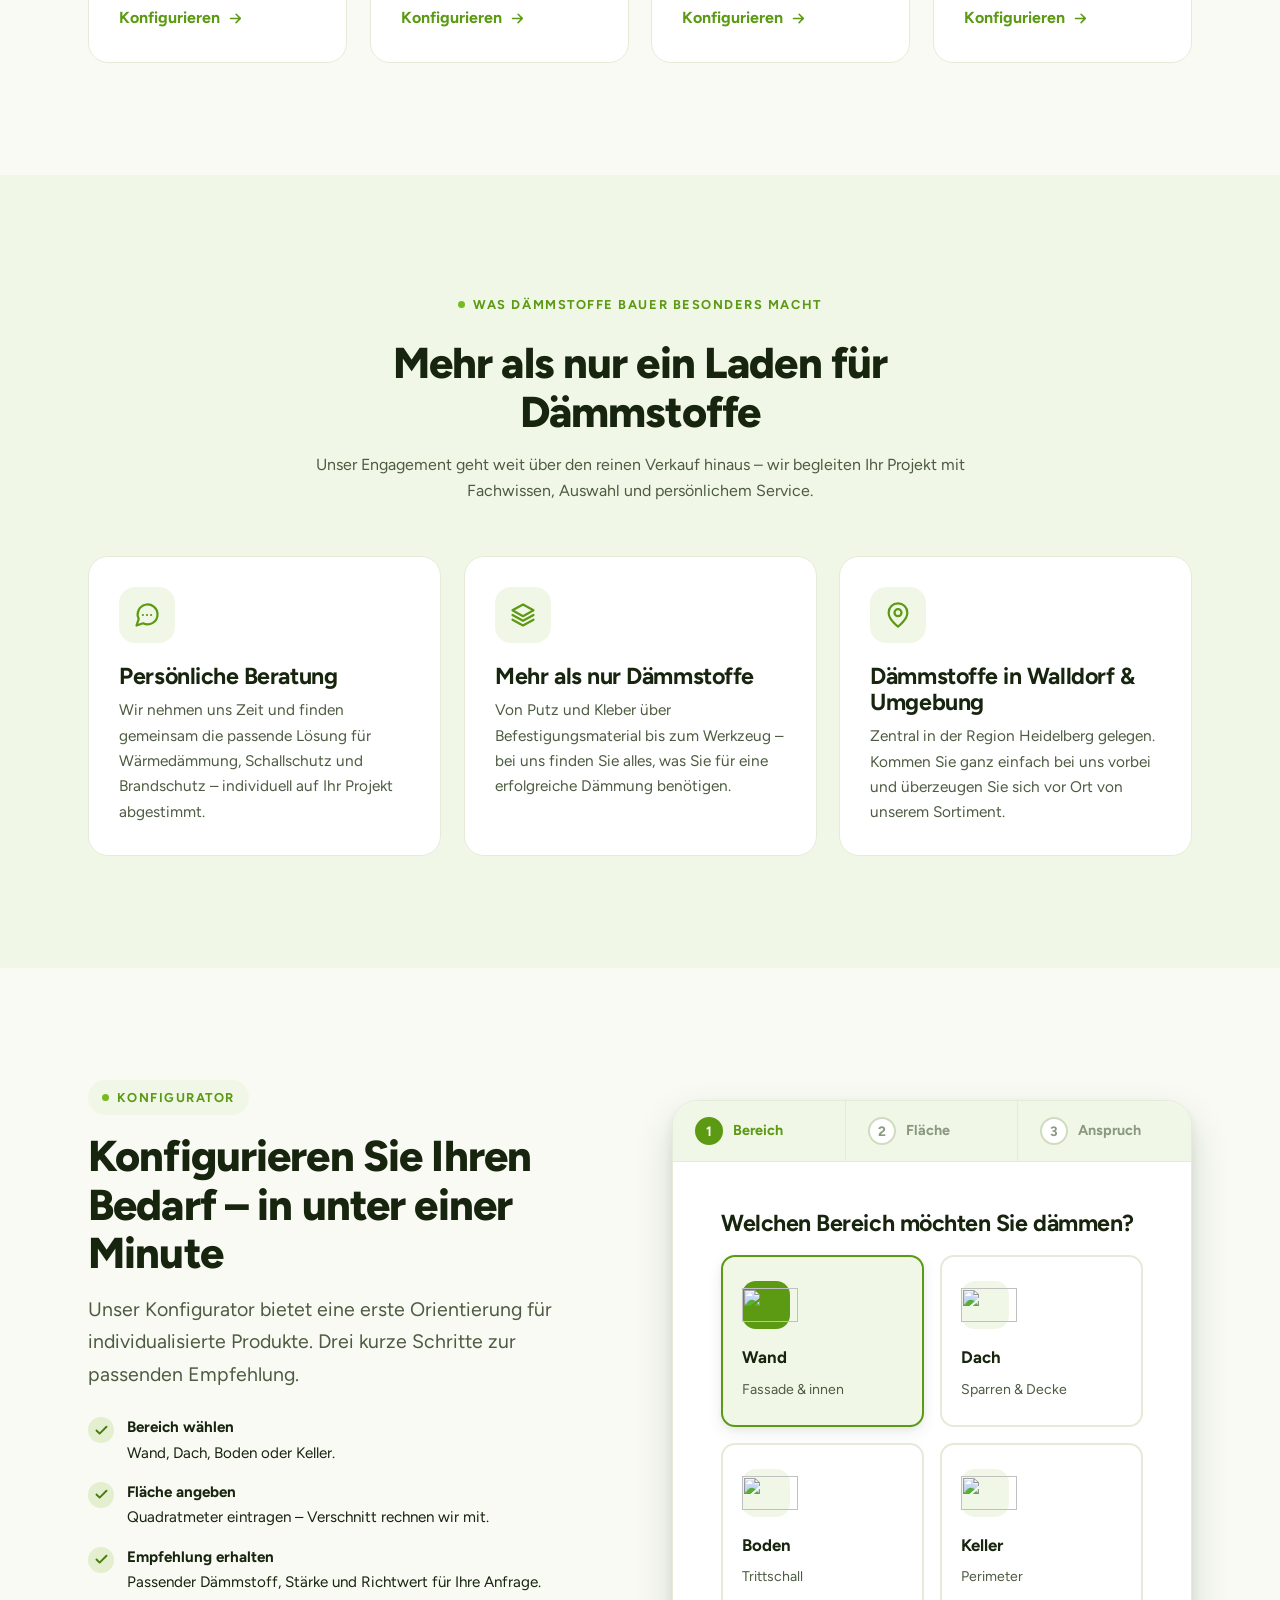
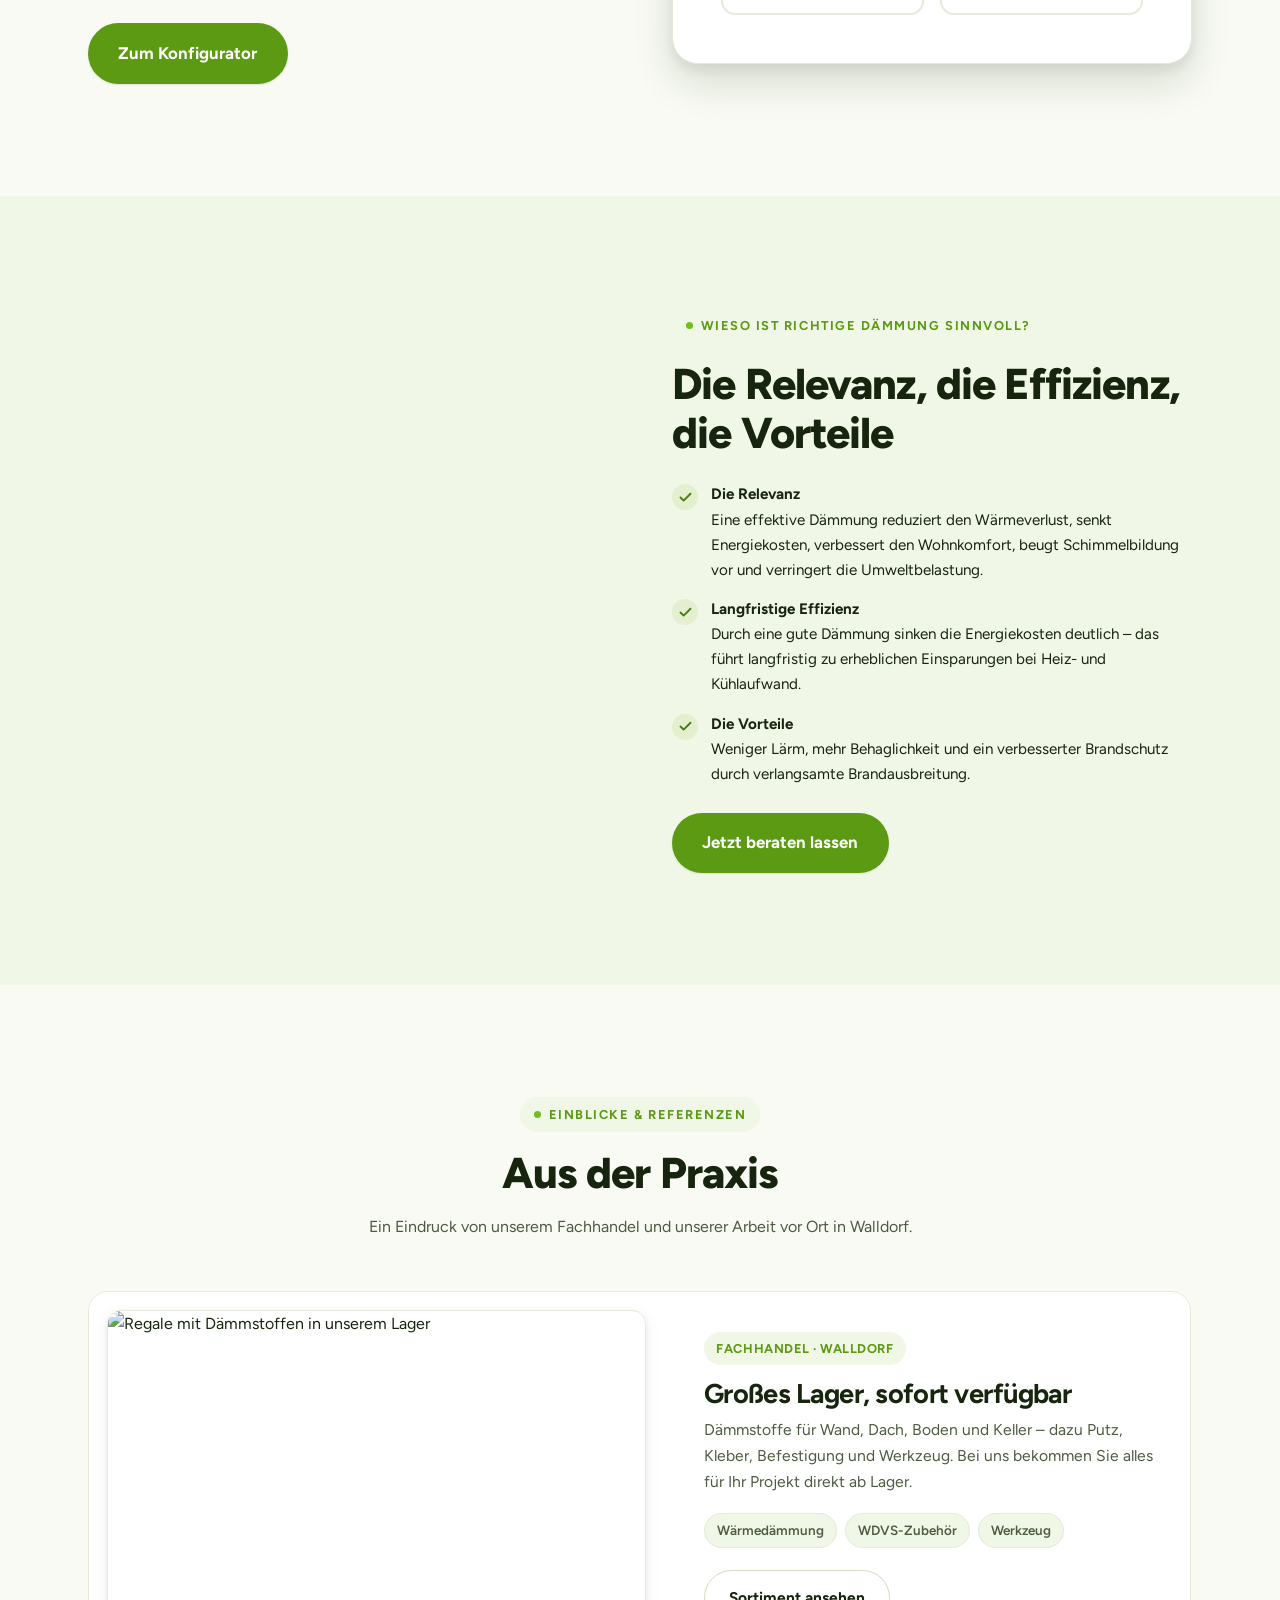
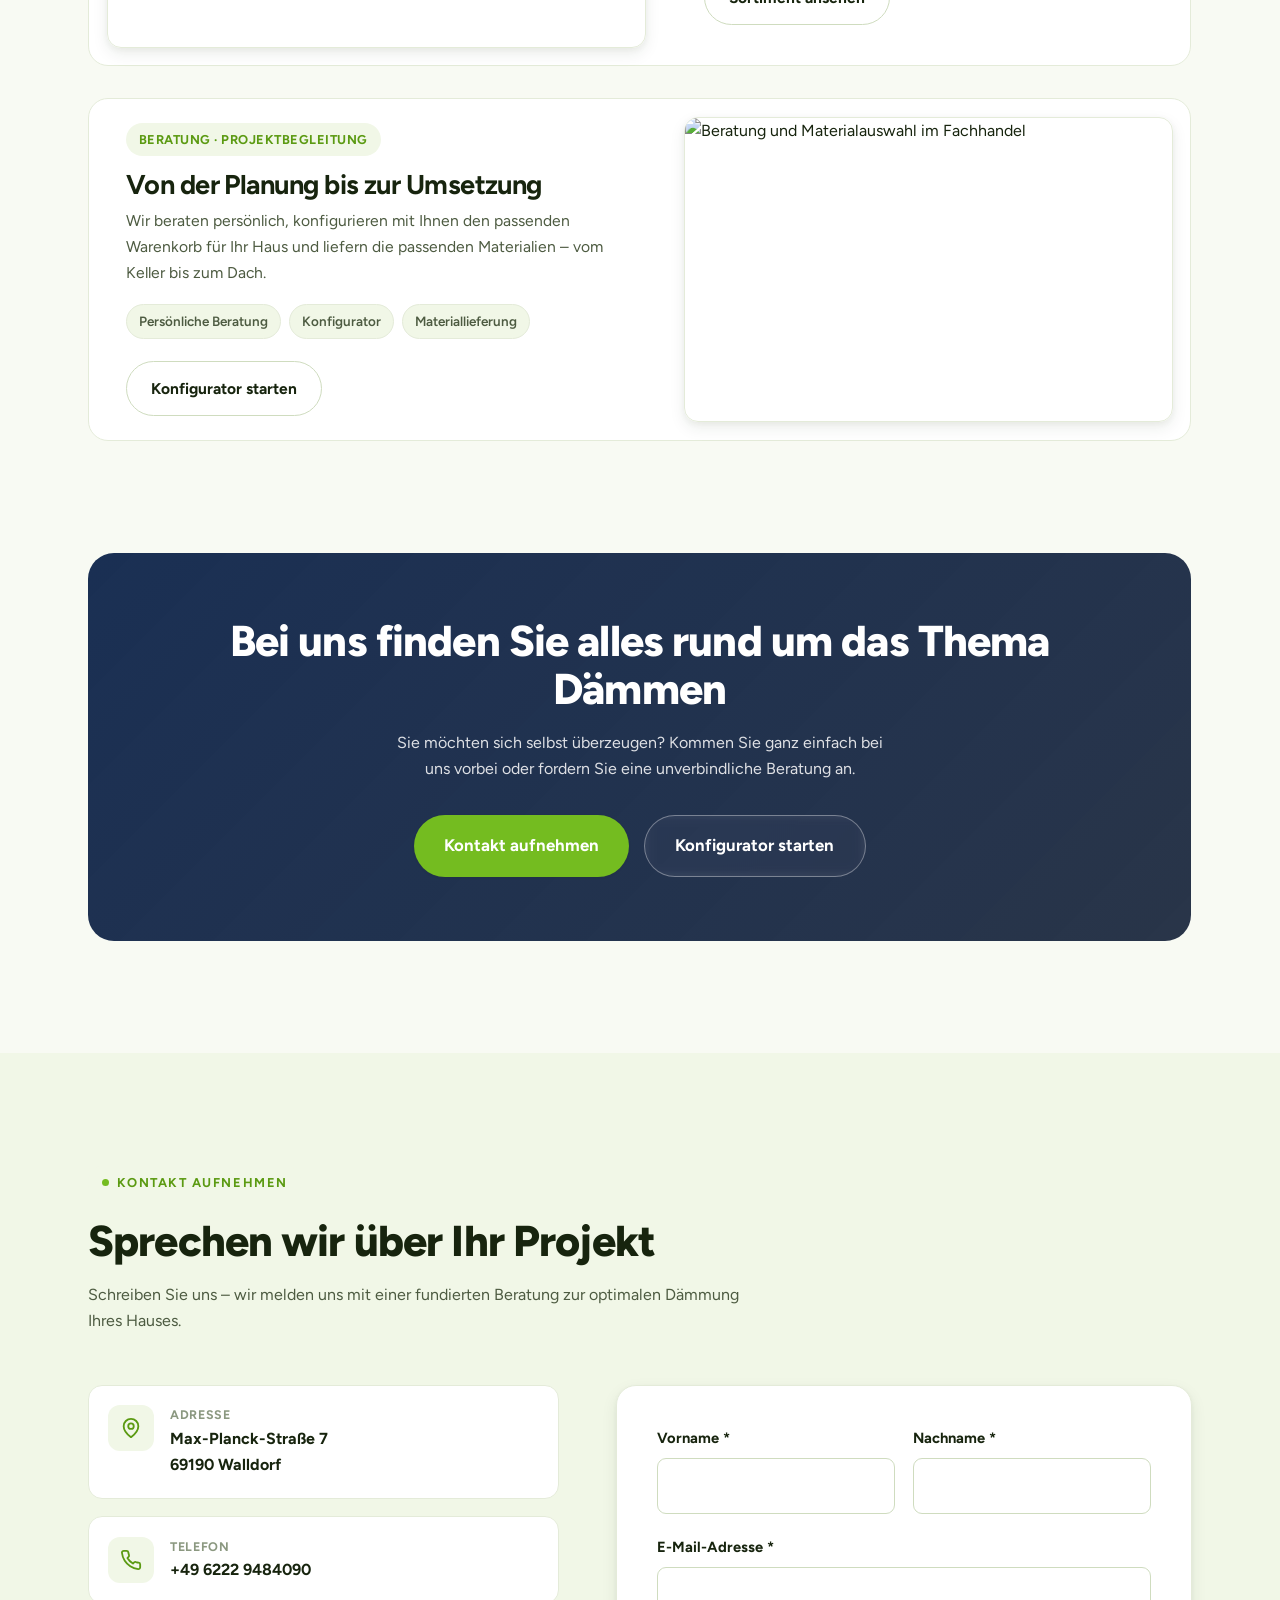
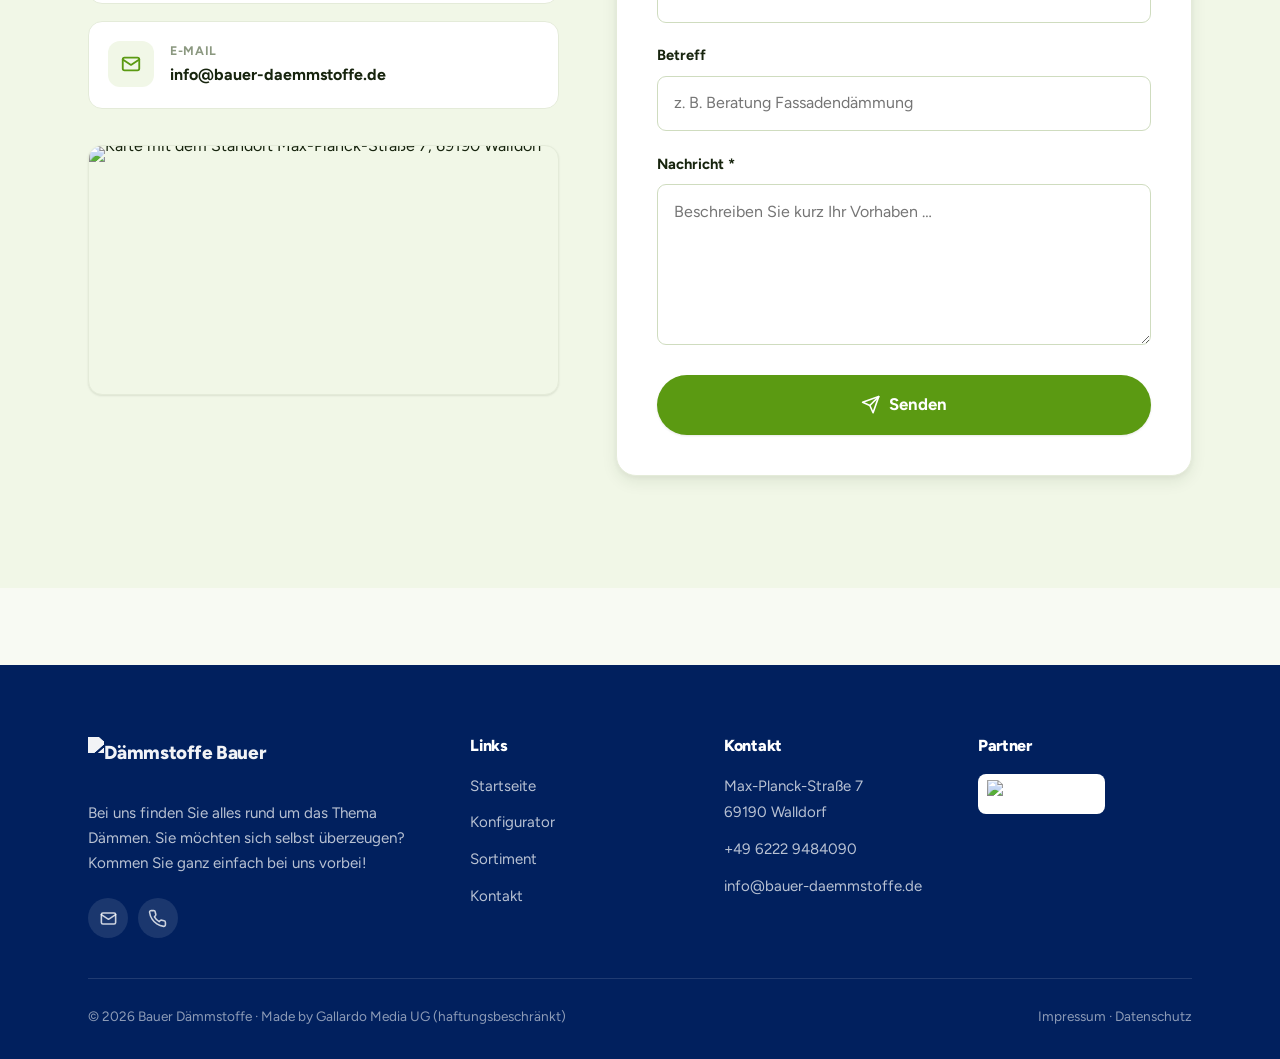
==== commit 4abc7afb: "Referenzen/Vorschau-Sektion im ebsolutions-Stil (Startseite) - „Einblicke"-Galerie ersetzt durch alt" ====
--- a/index.html
+++ b/index.html
@@ -241,19 +241,41 @@
       </div>
     </section>
 
-    <!-- ============ EINBLICKE / GALLERY (real store photos) ============ -->
-    <section class="section" id="einblicke">
+    <!-- ============ REFERENZEN / EINBLICKE (Vorschau-Karten im ebsolutions-Stil) ============
+         Vorschau-Karten wie auf ebsolutions.info. Für echte Referenz-Projekte
+         einfach pro Karte Bild, Titel, Tag, Beschreibung und Link austauschen. -->
+    <section class="section" id="referenzen">
       <div class="container">
         <div class="section-head center reveal">
-          <span class="eyebrow">Einblicke</span>
-          <h2>Ihr Fachhandel vor Ort in Walldorf</h2>
-          <p>Große Auswahl, direkt ab Lager: ein Eindruck von unserem Sortiment und unserem Standort.</p>
-        </div>
-        <div class="gallery">
-          <a class="gallery__item reveal" href="sortiment.html"><img src="assets/img/store-04.jpg" alt="Regale mit Dämmstoffen im Lager" loading="lazy" /><span class="gallery__cap">Große Auswahl</span></a>
-          <a class="gallery__item reveal" style="--delay:.08s" href="sortiment.html"><img src="assets/img/store-02.jpg" alt="Hochregallager mit Dämmmaterial" loading="lazy" /><span class="gallery__cap">Direkt ab Lager</span></a>
-          <a class="gallery__item reveal" style="--delay:.16s" href="index.html#kontakt"><img src="assets/img/about-01.jpg" alt="Stapler mit Dämmstoffrollen" loading="lazy" /><span class="gallery__cap">Anlieferung &amp; Logistik</span></a>
-          <a class="gallery__item reveal" style="--delay:.24s" href="sortiment.html"><img src="assets/img/store-03.jpg" alt="Dämmstoffe und Zubehör im Fachhandel" loading="lazy" /><span class="gallery__cap">Alles vor Ort</span></a>
+          <span class="eyebrow">Einblicke &amp; Referenzen</span>
+          <h2>Aus der Praxis</h2>
+          <p>Ein Eindruck von unserem Fachhandel und unserer Arbeit vor Ort in Walldorf.</p>
+        </div>
+        <div class="referenzen">
+          <article class="referenz reveal">
+            <a class="referenz-bild" href="sortiment.html" aria-label="Zum Sortiment">
+              <img src="assets/img/store-04.jpg" alt="Regale mit Dämmstoffen in unserem Lager" width="1280" height="800" loading="lazy" />
+            </a>
+            <div class="referenz-text">
+              <span class="referenz-tag">Fachhandel · Walldorf</span>
+              <h3>Großes Lager, sofort verfügbar</h3>
+              <p>Dämmstoffe für Wand, Dach, Boden und Keller – dazu Putz, Kleber, Befestigung und Werkzeug. Bei uns bekommen Sie alles für Ihr Projekt direkt ab Lager.</p>
+              <ul class="referenz-liste"><li>Wärmedämmung</li><li>WDVS-Zubehör</li><li>Werkzeug</li></ul>
+              <a class="btn btn--ghost" href="sortiment.html">Sortiment ansehen</a>
+            </div>
+          </article>
+          <article class="referenz reveal">
+            <a class="referenz-bild" href="konfigurator.html" aria-label="Zum Konfigurator">
+              <img src="assets/img/store-03.jpg" alt="Beratung und Materialauswahl im Fachhandel" width="1280" height="800" loading="lazy" />
+            </a>
+            <div class="referenz-text">
+              <span class="referenz-tag">Beratung · Projektbegleitung</span>
+              <h3>Von der Planung bis zur Umsetzung</h3>
+              <p>Wir beraten persönlich, konfigurieren mit Ihnen den passenden Warenkorb für Ihr Haus und liefern die passenden Materialien – vom Keller bis zum Dach.</p>
+              <ul class="referenz-liste"><li>Persönliche Beratung</li><li>Konfigurator</li><li>Materiallieferung</li></ul>
+              <a class="btn btn--ghost" href="konfigurator.html">Konfigurator starten</a>
+            </div>
+          </article>
         </div>
       </div>
     </section>
--- a/css/style.css
+++ b/css/style.css
@@ -1407,3 +1407,43 @@
 @media (max-width: 860px) {
   .hero-slider { aspect-ratio: 16 / 11; }
 }
+
+/* Referenz-/Vorschau-Karten (Stil wie ebsolutions.info) */
+.referenzen { display: grid; gap: 2rem; }
+.referenz {
+  display: grid;
+  grid-template-columns: 1.05fr .95fr;
+  gap: clamp(1.4rem, 3vw, 2.4rem);
+  align-items: center;
+  background: var(--surface);
+  border: 1px solid var(--border);
+  border-radius: var(--radius-lg);
+  padding: 1.1rem;
+  transition: border-color .35s var(--ease), box-shadow .35s var(--ease), transform .35s var(--ease-out);
+}
+.referenz:hover { border-color: color-mix(in srgb, var(--primary) 34%, var(--border)); box-shadow: var(--shadow-lg); transform: translateY(-4px); }
+.referenz:nth-child(even) .referenz-bild { order: 2; }
+.referenz-bild {
+  display: block; position: relative;
+  border-radius: var(--radius); overflow: hidden;
+  border: 1px solid var(--border); box-shadow: var(--shadow-md);
+}
+.referenz-bild img { width: 100%; height: 100%; object-fit: cover; aspect-ratio: 16 / 10; display: block; transition: transform .6s var(--ease-out); }
+.referenz-bild:hover img { transform: scale(1.05); }
+.referenz-text { padding: .4rem 1.2rem; }
+.referenz-tag {
+  display: inline-block;
+  font-family: var(--font-display); font-weight: 700; font-size: .8rem;
+  letter-spacing: .04em; text-transform: uppercase;
+  color: var(--primary); background: var(--primary-soft);
+  padding: .35rem .8rem; border-radius: var(--radius-pill); margin-bottom: .9rem;
+}
+.referenz-text h3 { font-size: clamp(1.35rem, 2.4vw, 1.7rem); margin-bottom: .5rem; }
+.referenz-text p { font-size: .98rem; margin-bottom: 1.1rem; }
+.referenz-liste { display: flex; flex-wrap: wrap; gap: .5rem; margin-bottom: 1.4rem; }
+.referenz-liste li { font-size: .84rem; font-weight: 600; color: var(--ink-soft); background: var(--surface-2); border: 1px solid var(--border); padding: .34rem .75rem; border-radius: var(--radius-pill); }
+@media (max-width: 820px) {
+  .referenz { grid-template-columns: 1fr; gap: 1.2rem; }
+  .referenz:nth-child(even) .referenz-bild { order: 0; }
+  .referenz-text { padding: 0 .3rem .3rem; }
+}
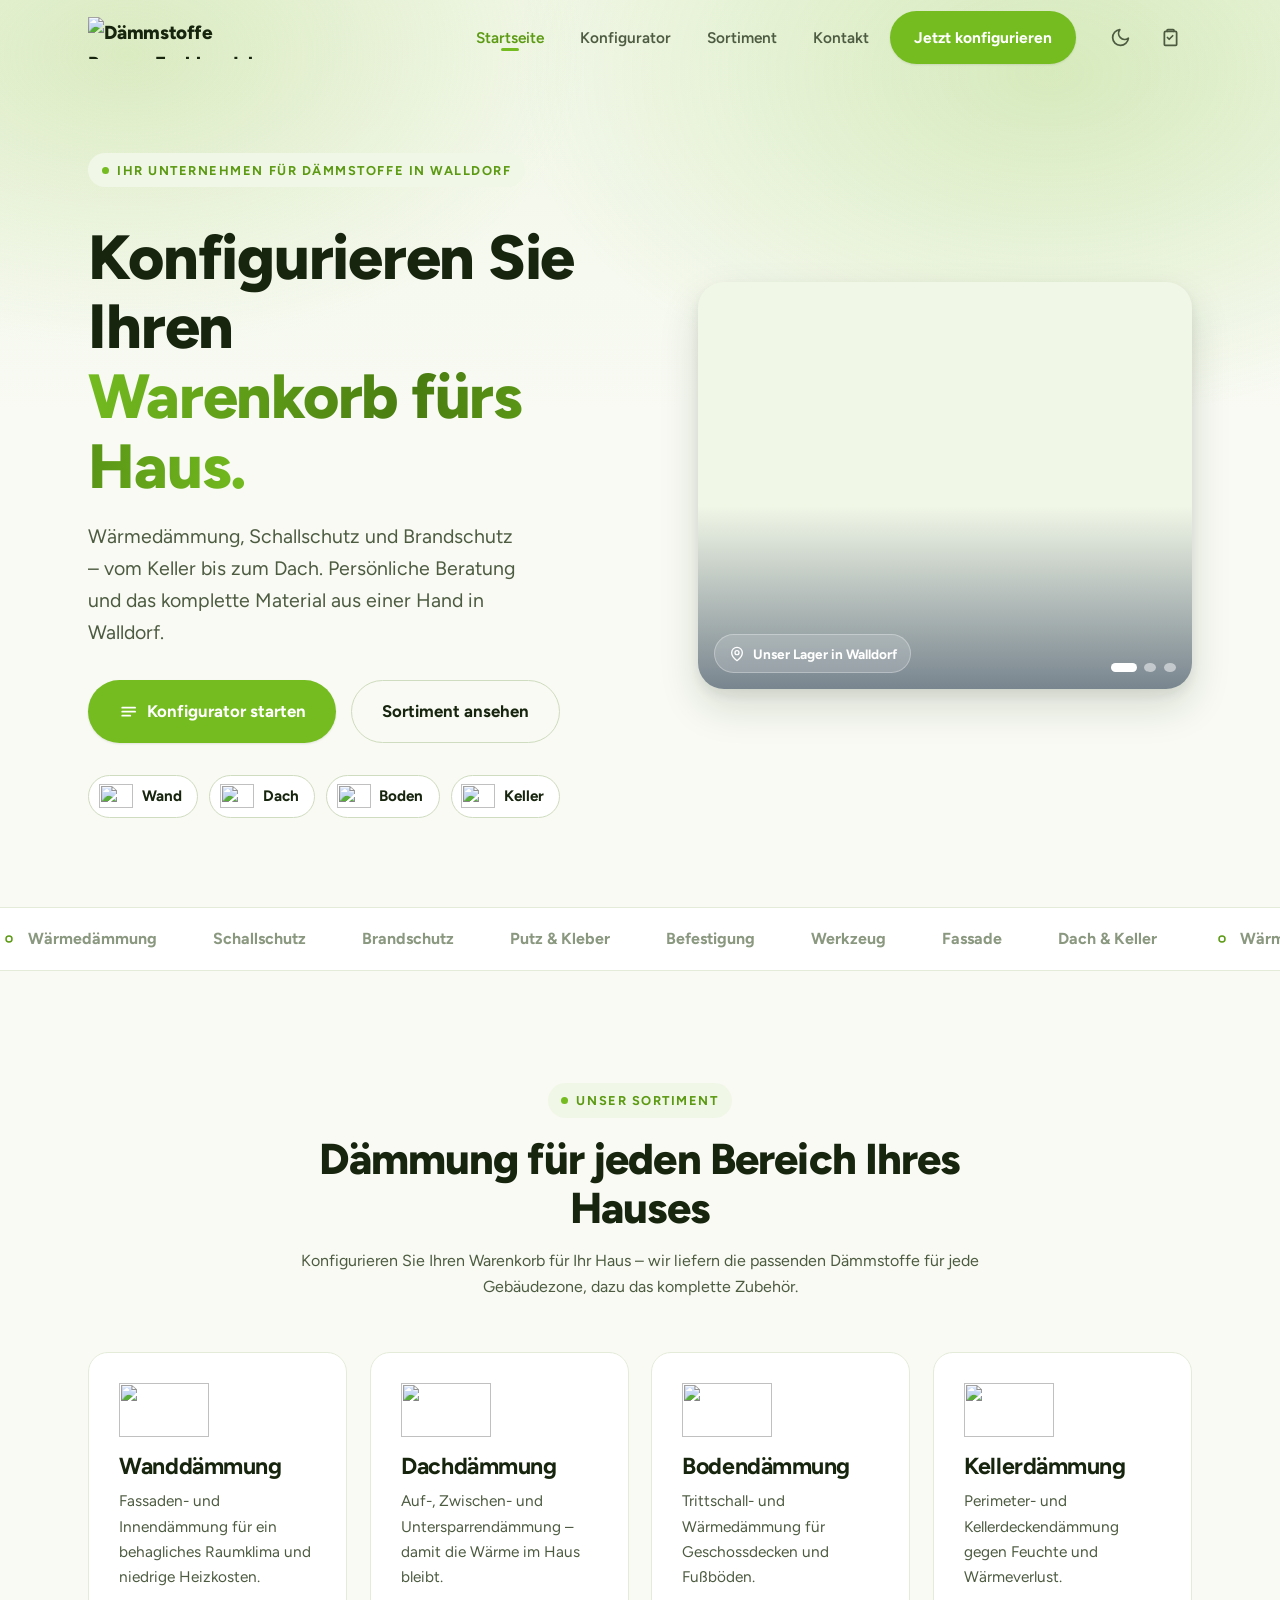
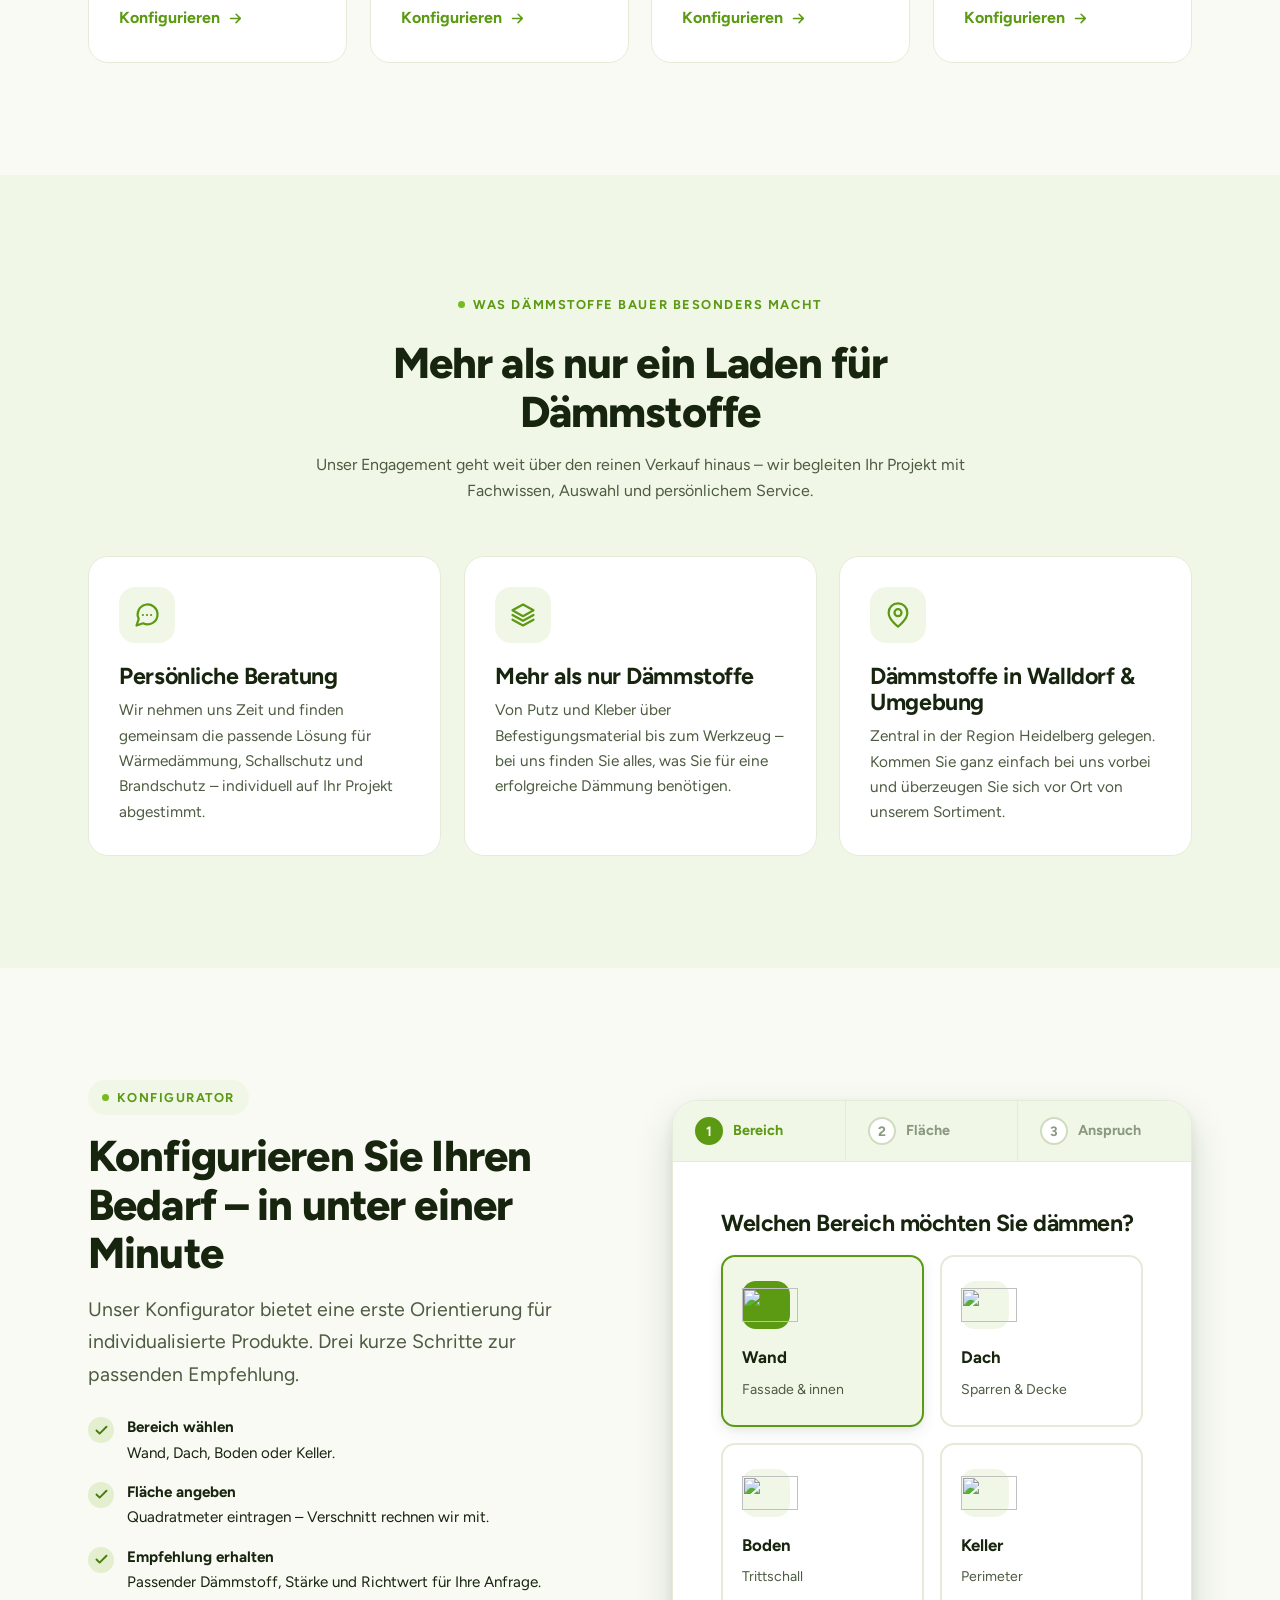
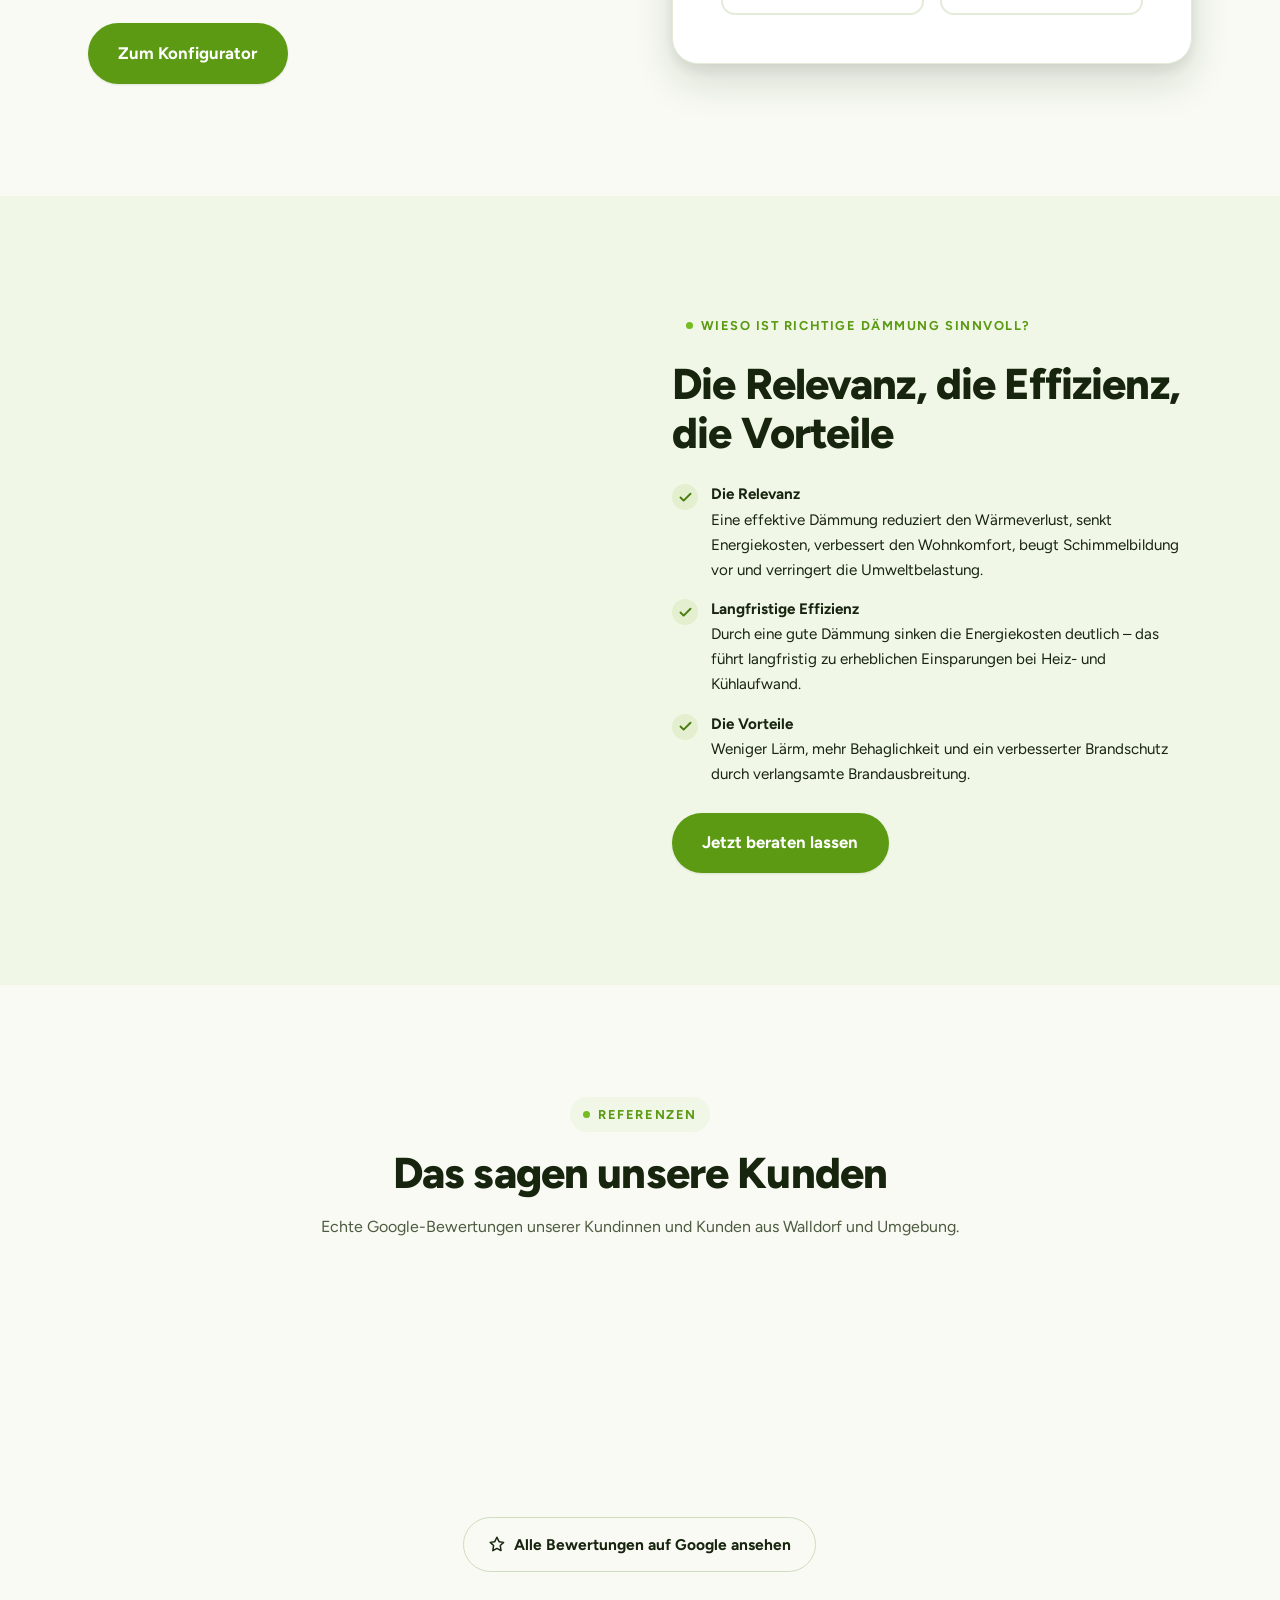
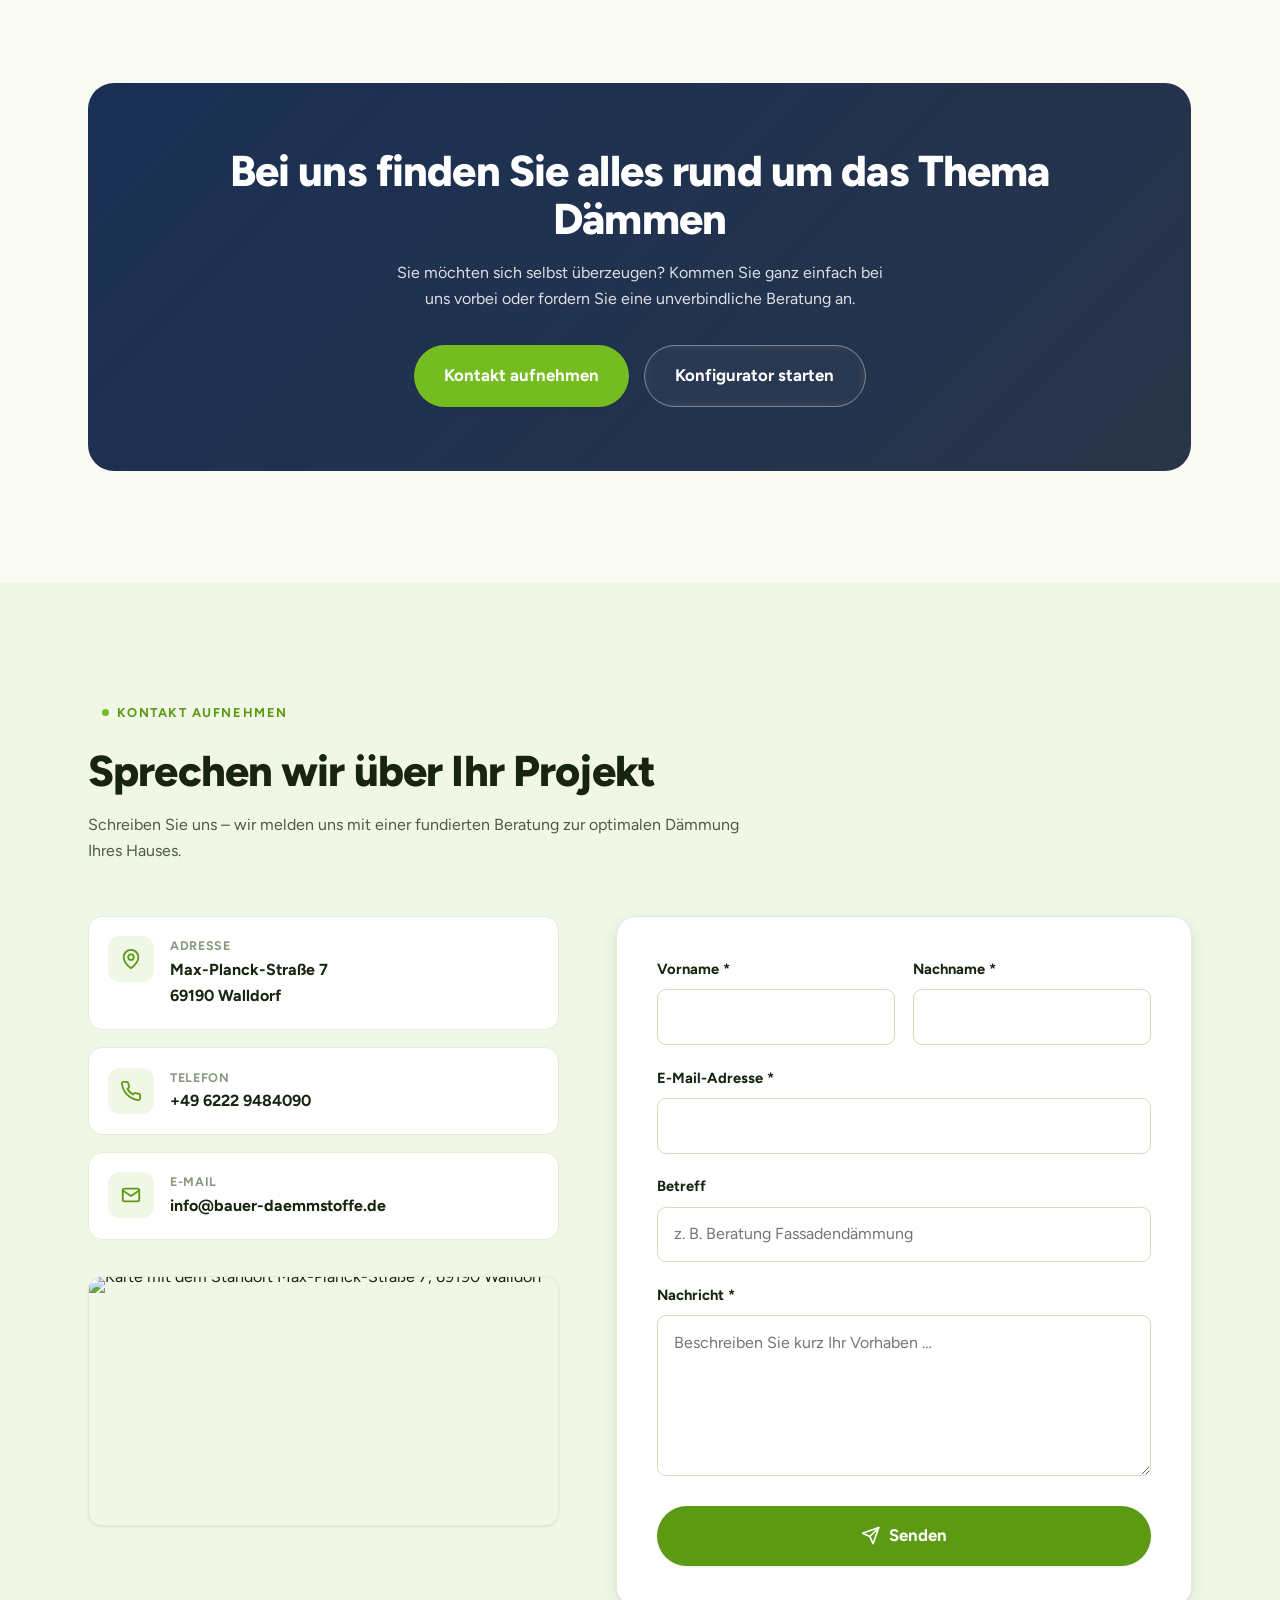
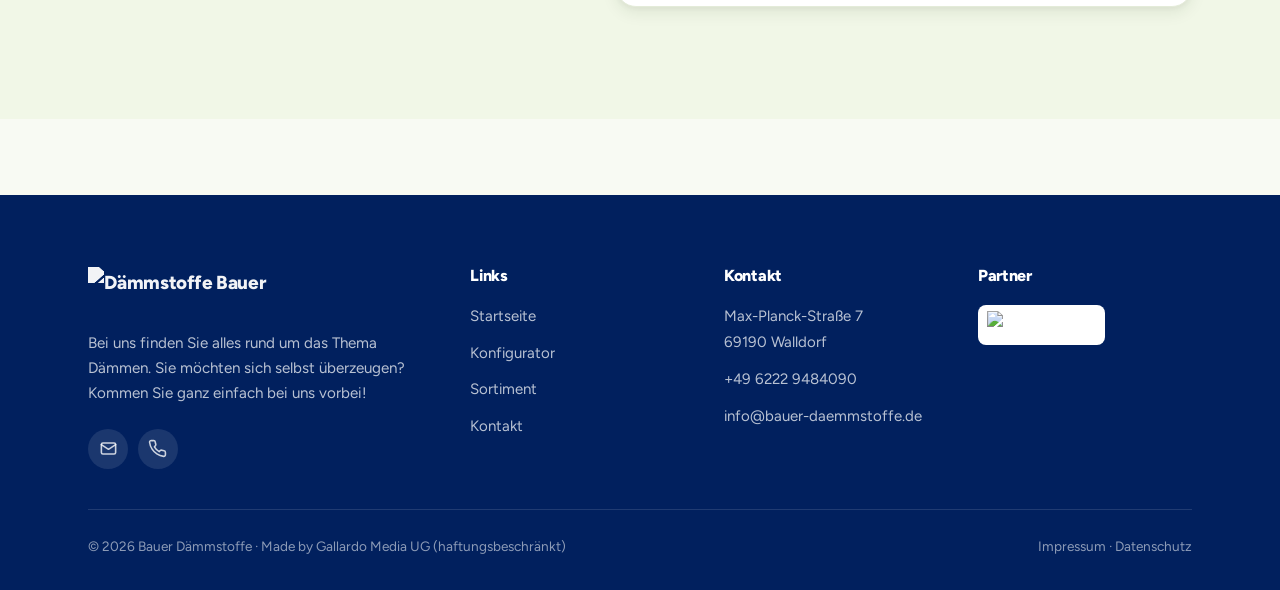
==== commit 433118dd: "Ladebildschirm + echte Google-Bewertungen (Elfsight) - Ladebildschirm (Preloader) auf allen Seiten: " ====
--- a/index.html
+++ b/index.html
@@ -11,8 +11,16 @@
   <link rel="preconnect" href="https://fonts.gstatic.com" crossorigin />
   <link href="https://fonts.googleapis.com/css2?family=Figtree:wght@400;500;600;700;800&display=swap" rel="stylesheet" />
   <link rel="stylesheet" href="css/style.css" />
+  <style>.preloader{position:fixed;inset:0;z-index:9999;display:grid;place-items:center;background:linear-gradient(135deg,#74bc20,#5b9a12)}.preloader.is-hidden{opacity:0;visibility:hidden}</style>
 </head>
 <body>
+  <!-- Ladebildschirm (zeigt sich bei jedem Seitenaufruf, blendet nach dem Laden aus) -->
+  <div class="preloader" id="preloader" role="status" aria-label="Seite wird geladen">
+    <div class="preloader__inner">
+      <img class="preloader__logo" src="assets/img/logo.png" alt="Dämmstoffe Bauer" width="200" height="50" />
+      <div class="preloader__bar"><span></span></div>
+    </div>
+  </div>
   <div class="scroll-progress" aria-hidden="true"></div>
 
   <!-- ============ HEADER ============ -->
@@ -241,41 +249,26 @@
       </div>
     </section>
 
-    <!-- ============ REFERENZEN / EINBLICKE (Vorschau-Karten im ebsolutions-Stil) ============
-         Vorschau-Karten wie auf ebsolutions.info. Für echte Referenz-Projekte
-         einfach pro Karte Bild, Titel, Tag, Beschreibung und Link austauschen. -->
+    <!-- ============ GOOGLE-BEWERTUNGEN (Referenzen) ============
+         Echte Google-Rezensionen via Elfsight-Widget – dieselbe Integration
+         wie auf bauer-daemmstoffe.de (App-ID 7d48ad7e-...). Das Widget lädt
+         extern von static.elfsight.com und ist ggf. an die Live-Domain gebunden. -->
     <section class="section" id="referenzen">
       <div class="container">
         <div class="section-head center reveal">
-          <span class="eyebrow">Einblicke &amp; Referenzen</span>
-          <h2>Aus der Praxis</h2>
-          <p>Ein Eindruck von unserem Fachhandel und unserer Arbeit vor Ort in Walldorf.</p>
-        </div>
-        <div class="referenzen">
-          <article class="referenz reveal">
-            <a class="referenz-bild" href="sortiment.html" aria-label="Zum Sortiment">
-              <img src="assets/img/store-04.jpg" alt="Regale mit Dämmstoffen in unserem Lager" width="1280" height="800" loading="lazy" />
-            </a>
-            <div class="referenz-text">
-              <span class="referenz-tag">Fachhandel · Walldorf</span>
-              <h3>Großes Lager, sofort verfügbar</h3>
-              <p>Dämmstoffe für Wand, Dach, Boden und Keller – dazu Putz, Kleber, Befestigung und Werkzeug. Bei uns bekommen Sie alles für Ihr Projekt direkt ab Lager.</p>
-              <ul class="referenz-liste"><li>Wärmedämmung</li><li>WDVS-Zubehör</li><li>Werkzeug</li></ul>
-              <a class="btn btn--ghost" href="sortiment.html">Sortiment ansehen</a>
-            </div>
-          </article>
-          <article class="referenz reveal">
-            <a class="referenz-bild" href="konfigurator.html" aria-label="Zum Konfigurator">
-              <img src="assets/img/store-03.jpg" alt="Beratung und Materialauswahl im Fachhandel" width="1280" height="800" loading="lazy" />
-            </a>
-            <div class="referenz-text">
-              <span class="referenz-tag">Beratung · Projektbegleitung</span>
-              <h3>Von der Planung bis zur Umsetzung</h3>
-              <p>Wir beraten persönlich, konfigurieren mit Ihnen den passenden Warenkorb für Ihr Haus und liefern die passenden Materialien – vom Keller bis zum Dach.</p>
-              <ul class="referenz-liste"><li>Persönliche Beratung</li><li>Konfigurator</li><li>Materiallieferung</li></ul>
-              <a class="btn btn--ghost" href="konfigurator.html">Konfigurator starten</a>
-            </div>
-          </article>
+          <span class="eyebrow">Referenzen</span>
+          <h2>Das sagen unsere Kunden</h2>
+          <p>Echte Google-Bewertungen unserer Kundinnen und Kunden aus Walldorf und Umgebung.</p>
+        </div>
+        <div class="reviews reveal">
+          <script src="https://static.elfsight.com/platform/platform.js" data-use-service-core defer></script>
+          <div class="elfsight-app-7d48ad7e-b245-4f33-a5db-ac593b11cdb8" data-elfsight-app-lazy></div>
+        </div>
+        <div class="reviews-cta reveal">
+          <a class="btn btn--ghost" href="https://maps.app.goo.gl/fXohCYvGBzk7t7Ap6" target="_blank" rel="noopener">
+            <svg viewBox="0 0 24 24" fill="none" stroke="currentColor" stroke-width="2" stroke-linecap="round" stroke-linejoin="round"><path d="m12 3 2.9 6 6.1.9-4.5 4.3 1 6.8L12 18l-5.5 3 1-6.8L3 9.9 9.1 9z"/></svg>
+            Alle Bewertungen auf Google ansehen
+          </a>
         </div>
       </div>
     </section>
--- a/css/style.css
+++ b/css/style.css
@@ -1447,3 +1447,18 @@
   .referenz:nth-child(even) .referenz-bild { order: 0; }
   .referenz-text { padding: 0 .3rem .3rem; }
 }
+
+/* Ladebildschirm / Preloader */
+.preloader { transition: opacity .5s var(--ease), visibility .5s var(--ease); }
+.preloader.is-hidden { pointer-events: none; }
+.preloader__inner { display: grid; justify-items: center; gap: 1.5rem; }
+.preloader__logo { height: 52px; width: auto; filter: brightness(0) invert(1); animation: preFloat 2.4s ease-in-out infinite; }
+.preloader__bar { width: 170px; height: 5px; border-radius: 999px; background: rgba(255,255,255,.32); overflow: hidden; }
+.preloader__bar span { display: block; height: 100%; width: 42%; border-radius: 999px; background: #fff; animation: preLoad 1.1s ease-in-out infinite; }
+@keyframes preLoad { 0% { transform: translateX(-110%); } 100% { transform: translateX(360%); } }
+@keyframes preFloat { 0%, 100% { transform: translateY(0); } 50% { transform: translateY(-7px); } }
+@media (prefers-reduced-motion: reduce) { .preloader__logo, .preloader__bar span { animation: none; } }
+
+/* Google-Bewertungen (Elfsight) */
+.reviews { min-height: 200px; }
+.reviews-cta { text-align: center; margin-top: 1.6rem; }
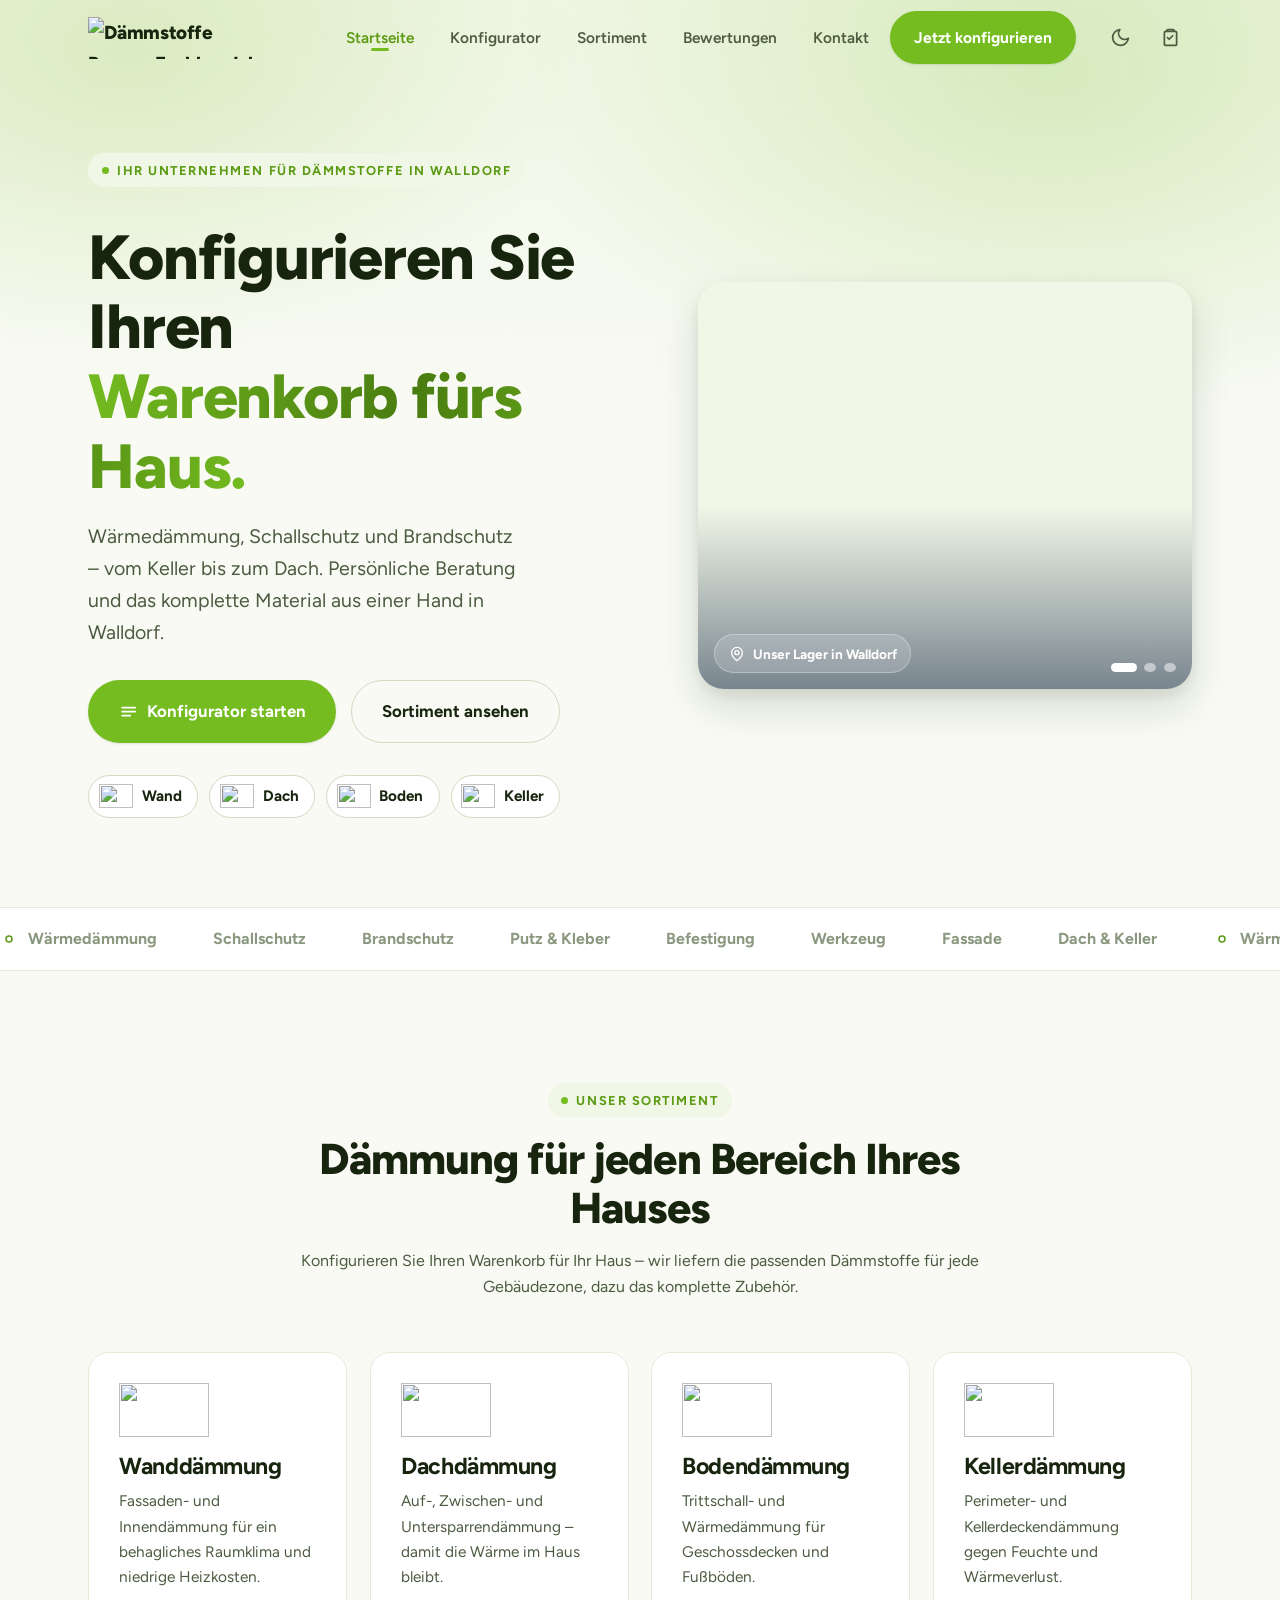
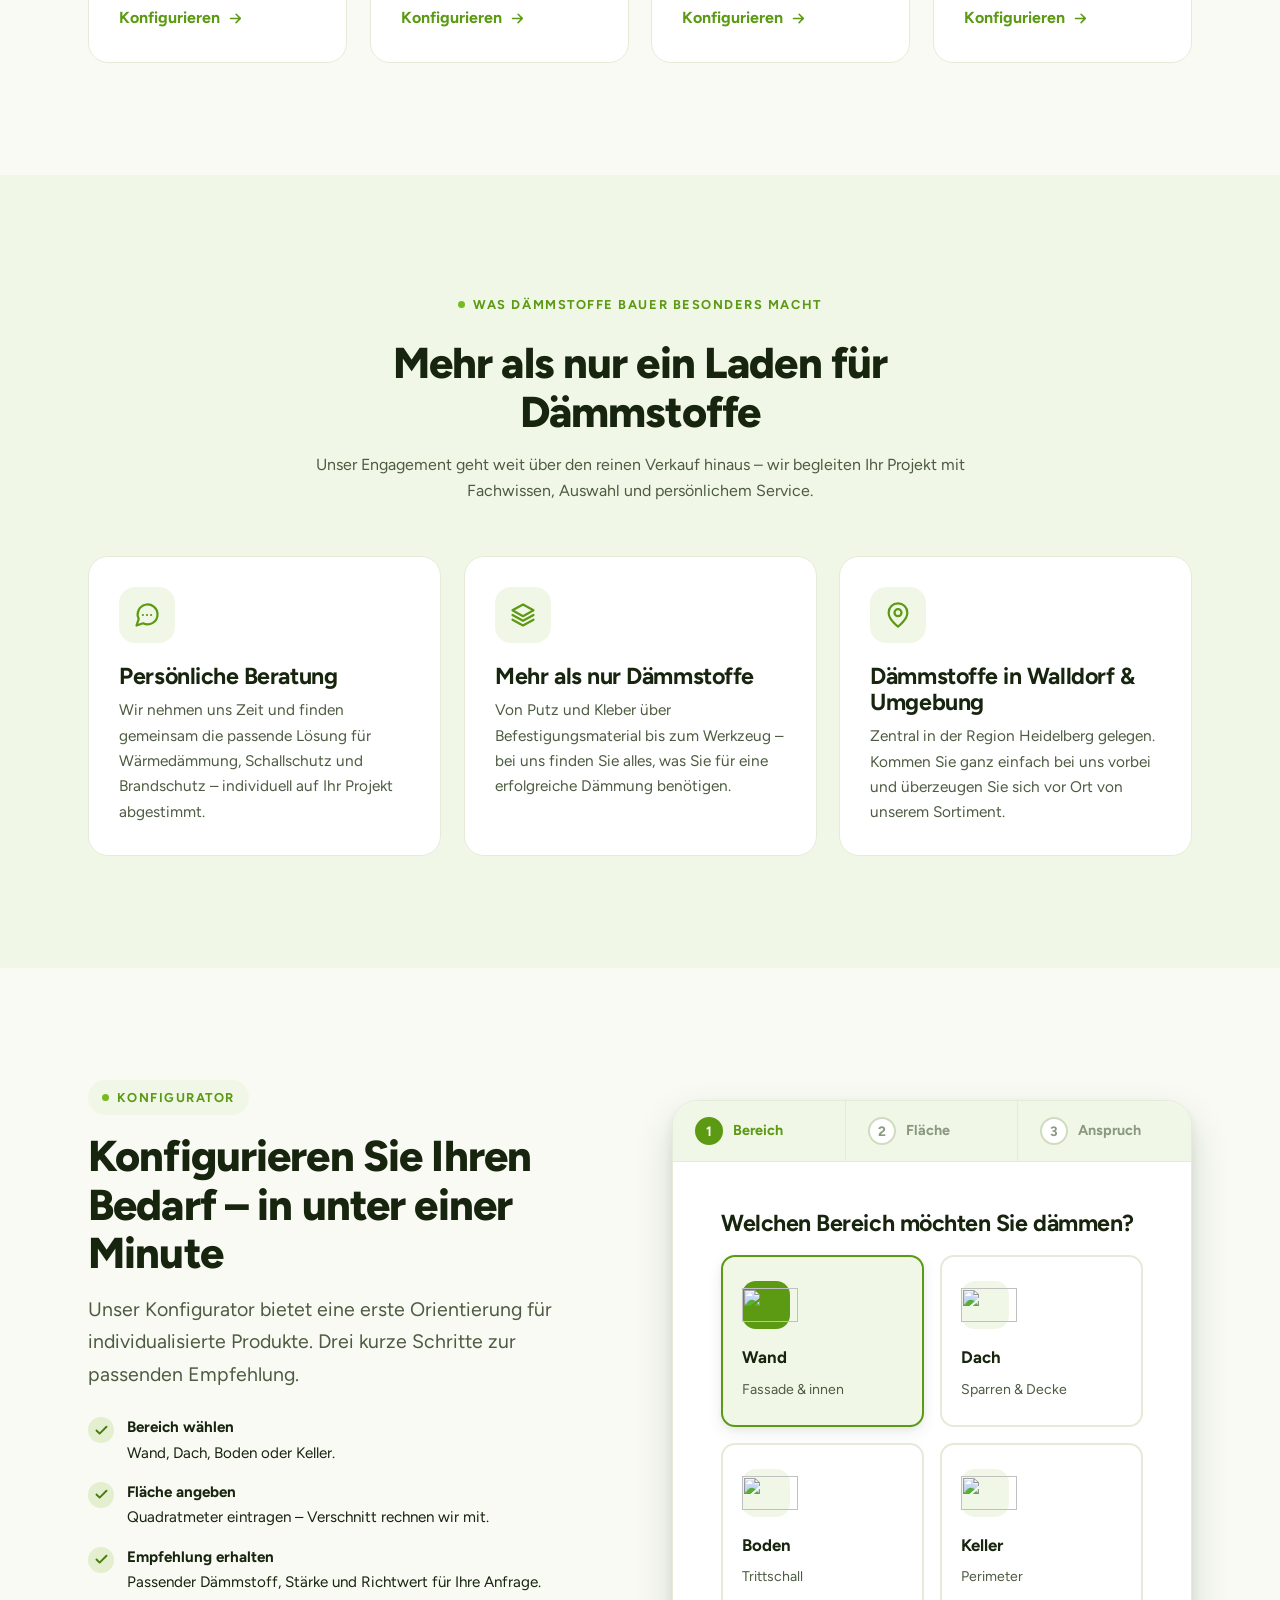
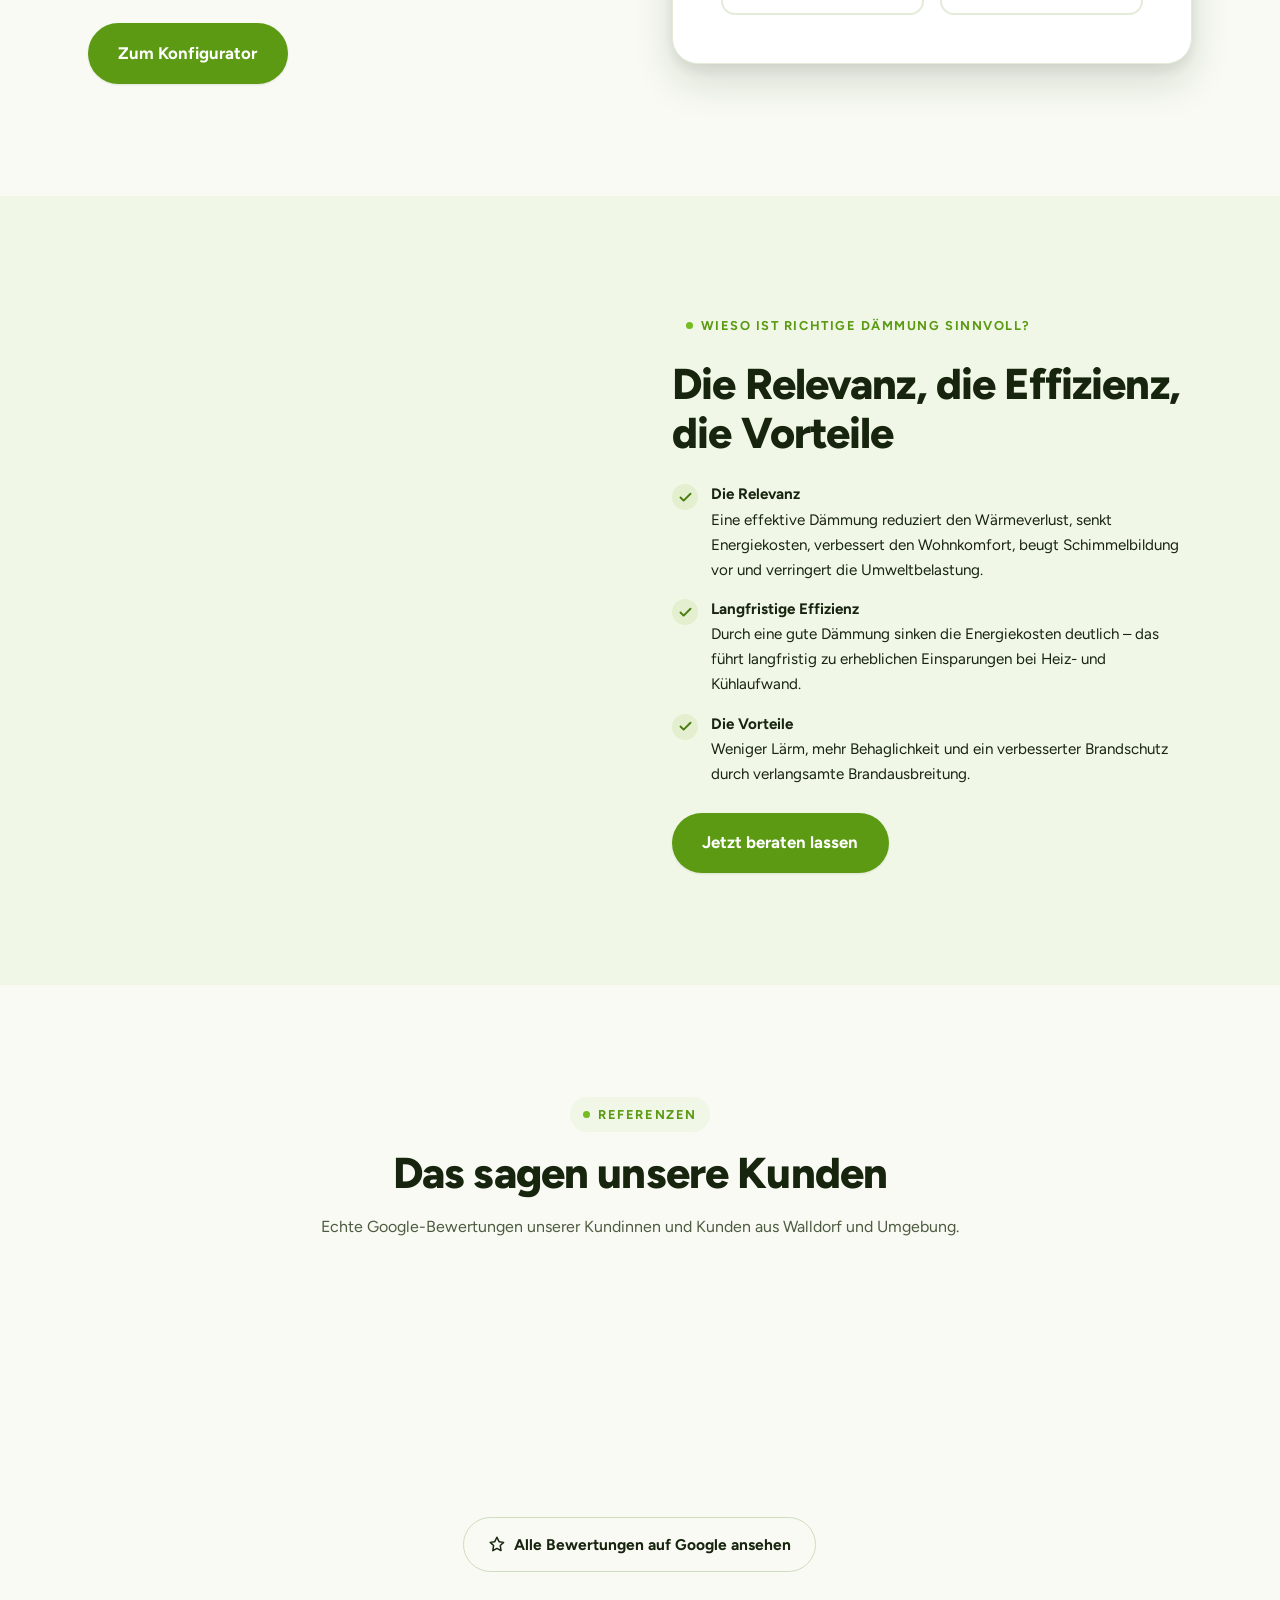
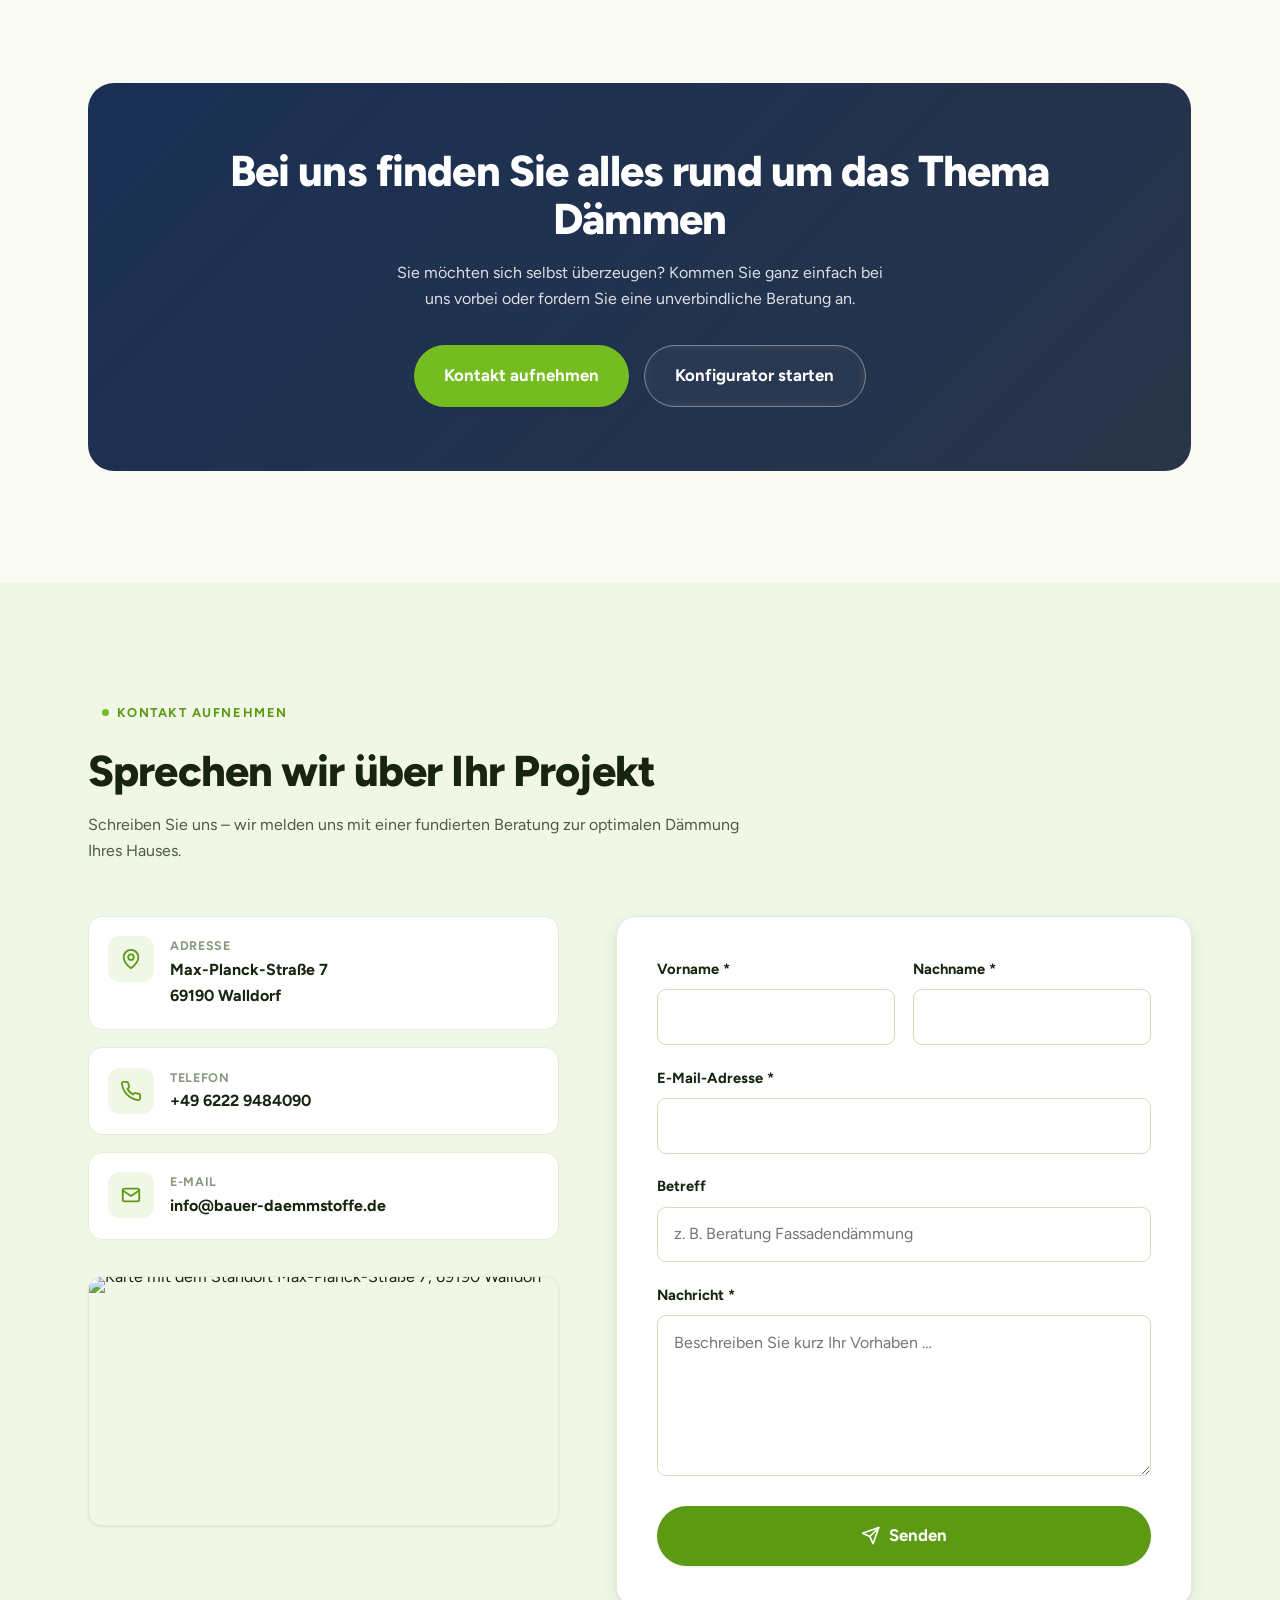
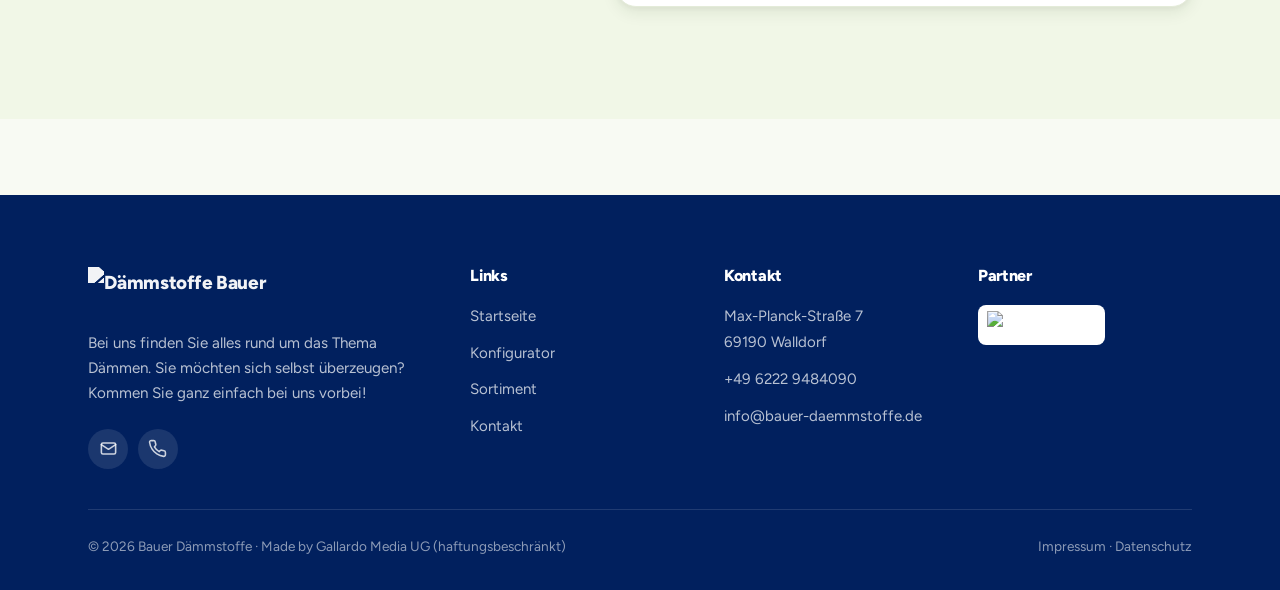
==== commit ec1060b1: "Ladebildschirm nur bei Erstaufruf/Reload + Nav-Link „Bewertungen" - Preloader wird per Head-Skript g" ====
--- a/index.html
+++ b/index.html
@@ -11,7 +11,8 @@
   <link rel="preconnect" href="https://fonts.gstatic.com" crossorigin />
   <link href="https://fonts.googleapis.com/css2?family=Figtree:wght@400;500;600;700;800&display=swap" rel="stylesheet" />
   <link rel="stylesheet" href="css/style.css" />
-  <style>.preloader{position:fixed;inset:0;z-index:9999;display:grid;place-items:center;background:linear-gradient(135deg,#74bc20,#5b9a12)}.preloader.is-hidden{opacity:0;visibility:hidden}</style>
+  <style>.preloader{position:fixed;inset:0;z-index:9999;display:grid;place-items:center;background:linear-gradient(135deg,#74bc20,#5b9a12)}.preloader.is-hidden{opacity:0;visibility:hidden}html.no-preloader .preloader{display:none}</style>
+  <script>(function(){try{var n=performance.getEntriesByType("navigation")[0];var t=n?n.type:((performance.navigation&&performance.navigation.type===1)?"reload":"navigate");var s=false;try{s=sessionStorage.getItem("db-pre")==="1";}catch(e){}var show=(t==="reload")||!s;try{sessionStorage.setItem("db-pre","1");}catch(e){}if(!show){document.documentElement.classList.add("no-preloader");}}catch(e){}})();</script>
 </head>
 <body>
   <!-- Ladebildschirm (zeigt sich bei jedem Seitenaufruf, blendet nach dem Laden aus) -->
@@ -35,6 +36,7 @@
           <li><a class="nav__link is-active" href="index.html">Startseite</a></li>
           <li><a class="nav__link" href="konfigurator.html">Konfigurator</a></li>
           <li><a class="nav__link" href="sortiment.html">Sortiment</a></li>
+          <li><a class="nav__link" href="index.html#referenzen">Bewertungen</a></li>
           <li><a class="nav__link" href="index.html#kontakt">Kontakt</a></li>
           <li><a class="btn btn--accent" href="konfigurator.html">Jetzt konfigurieren</a></li>
         </ul>
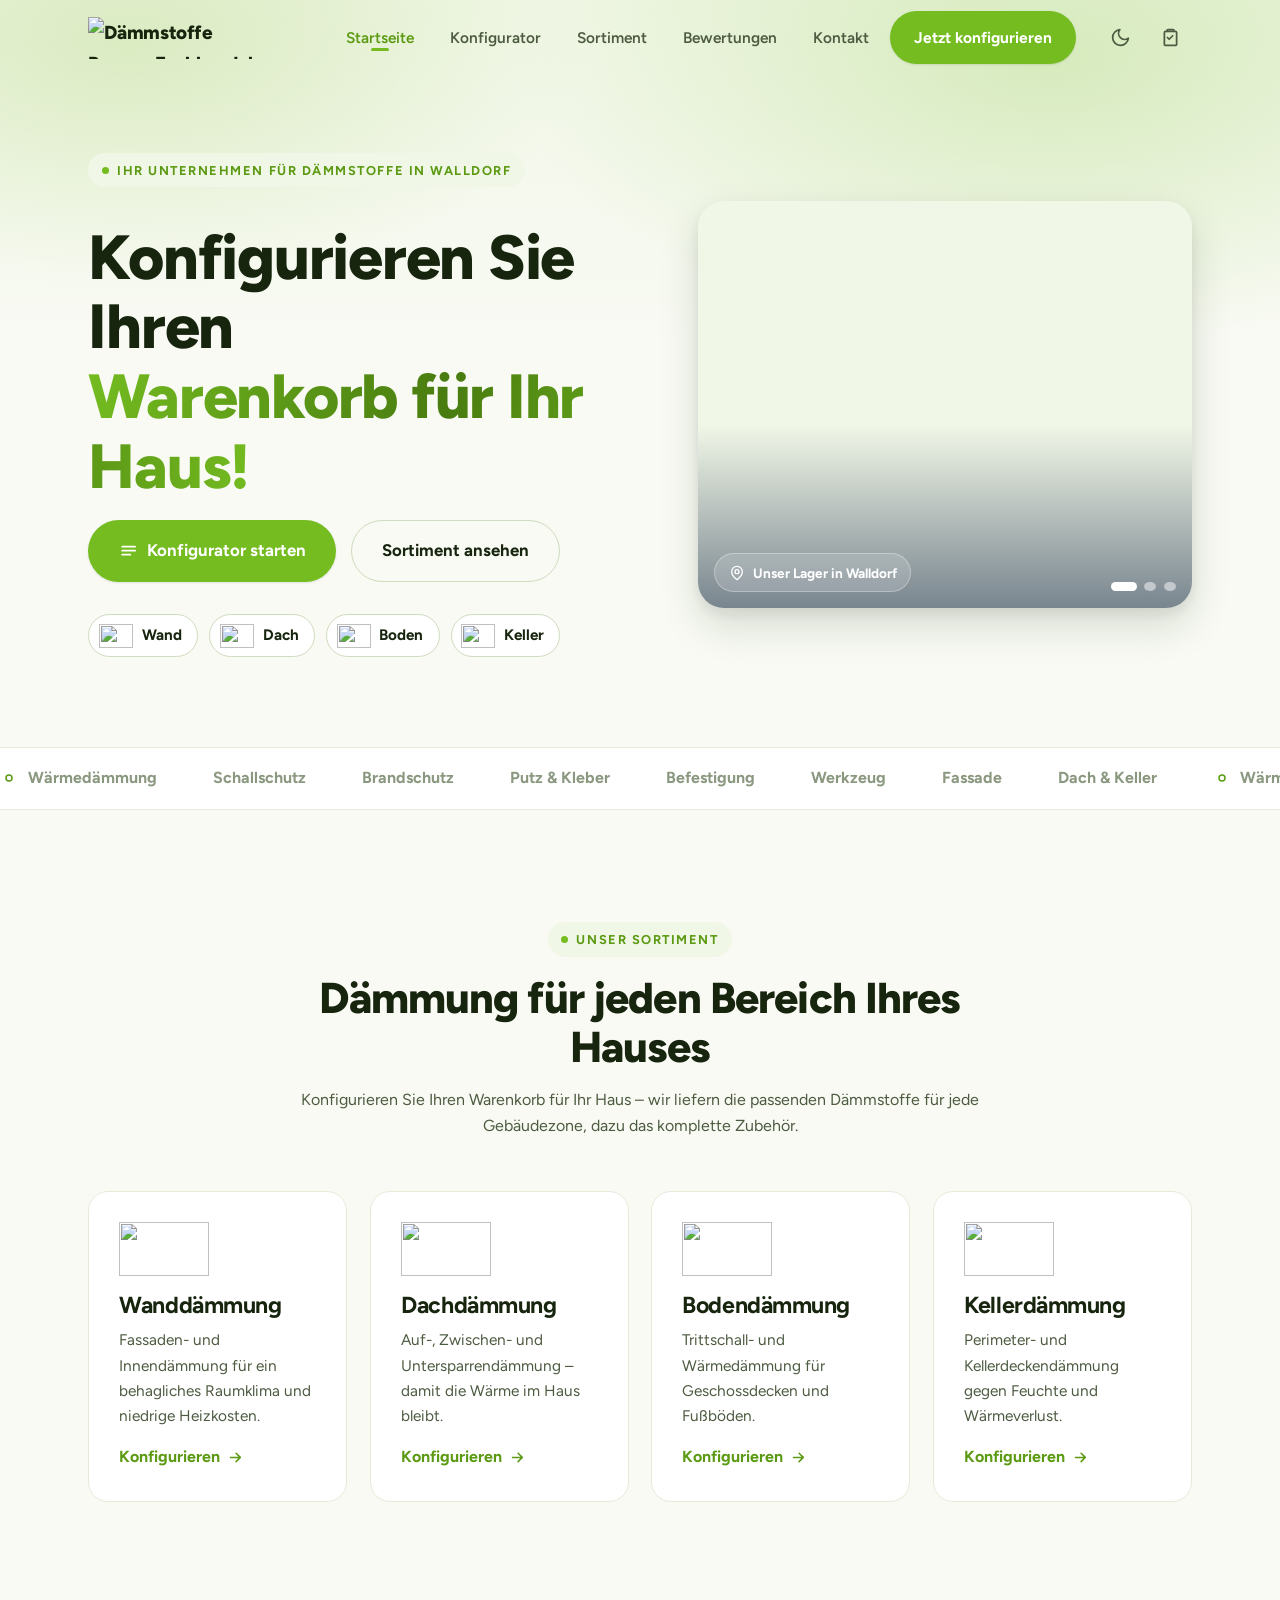
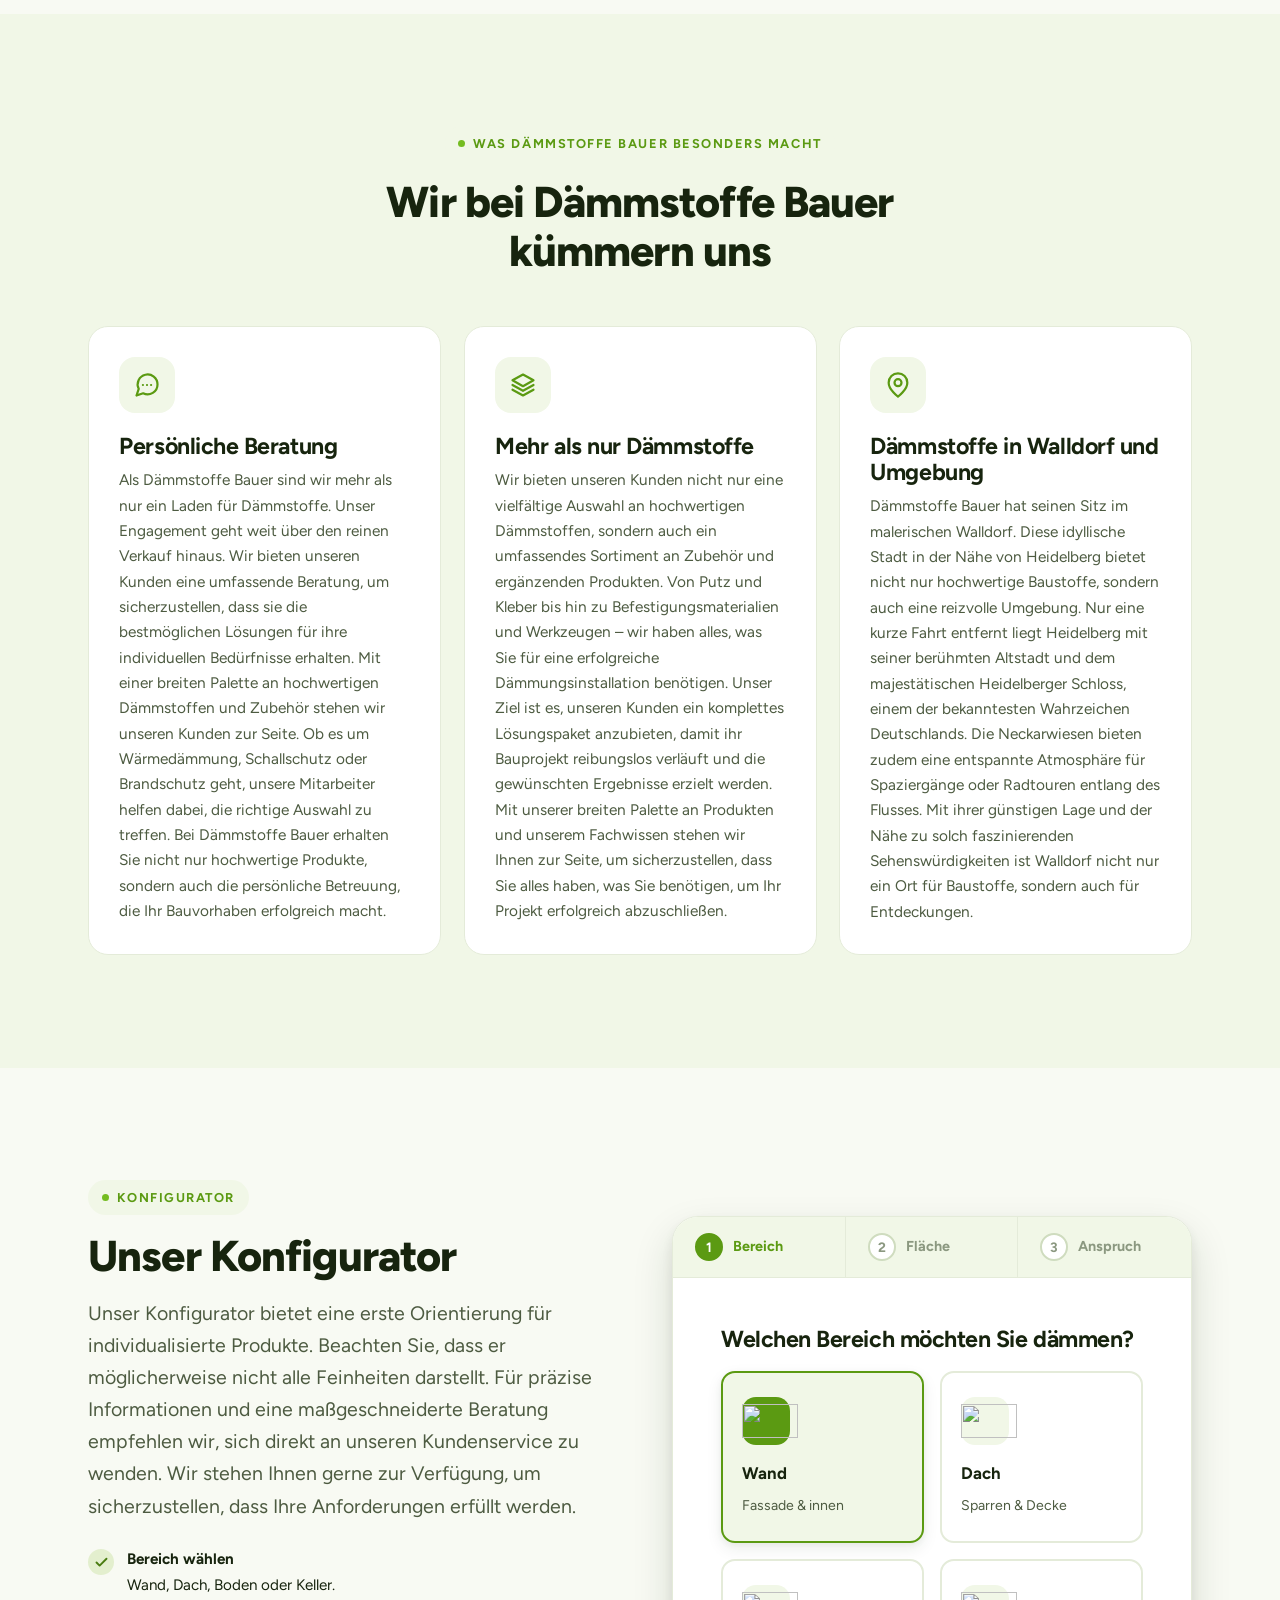
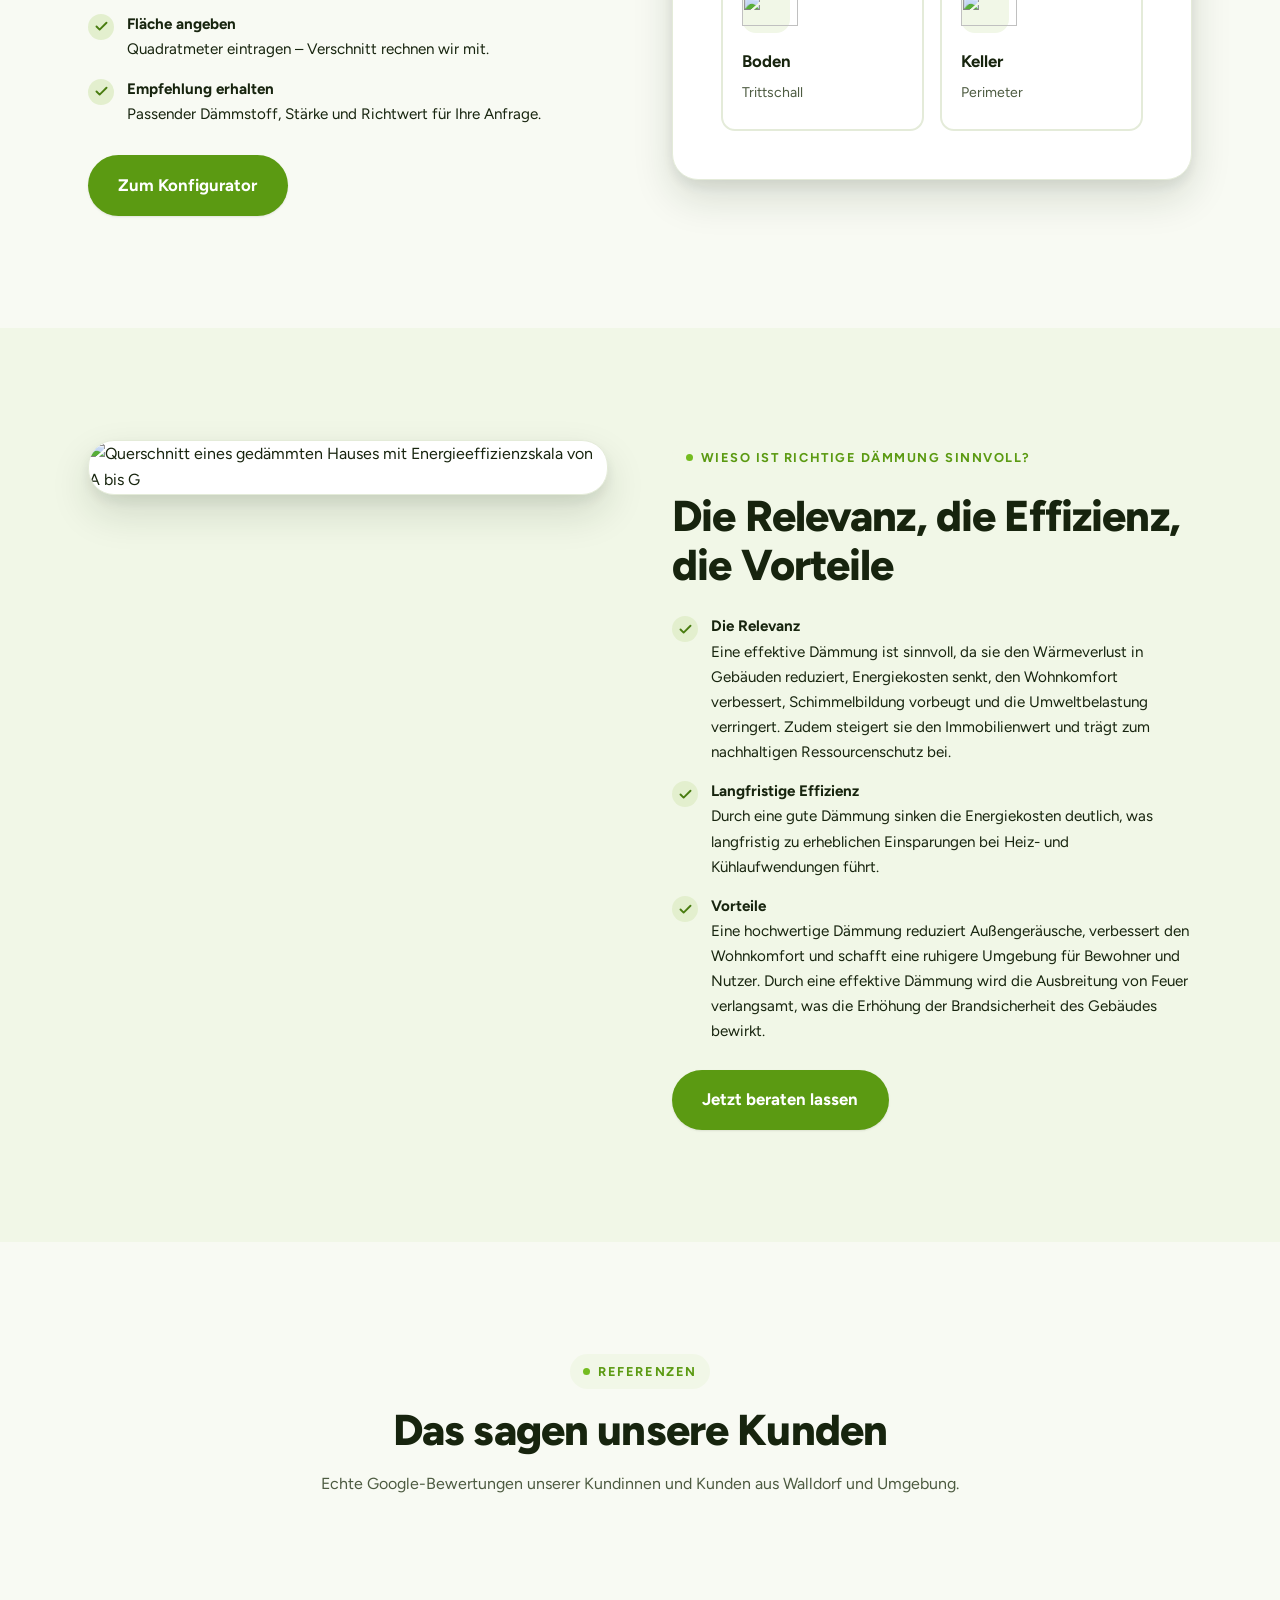
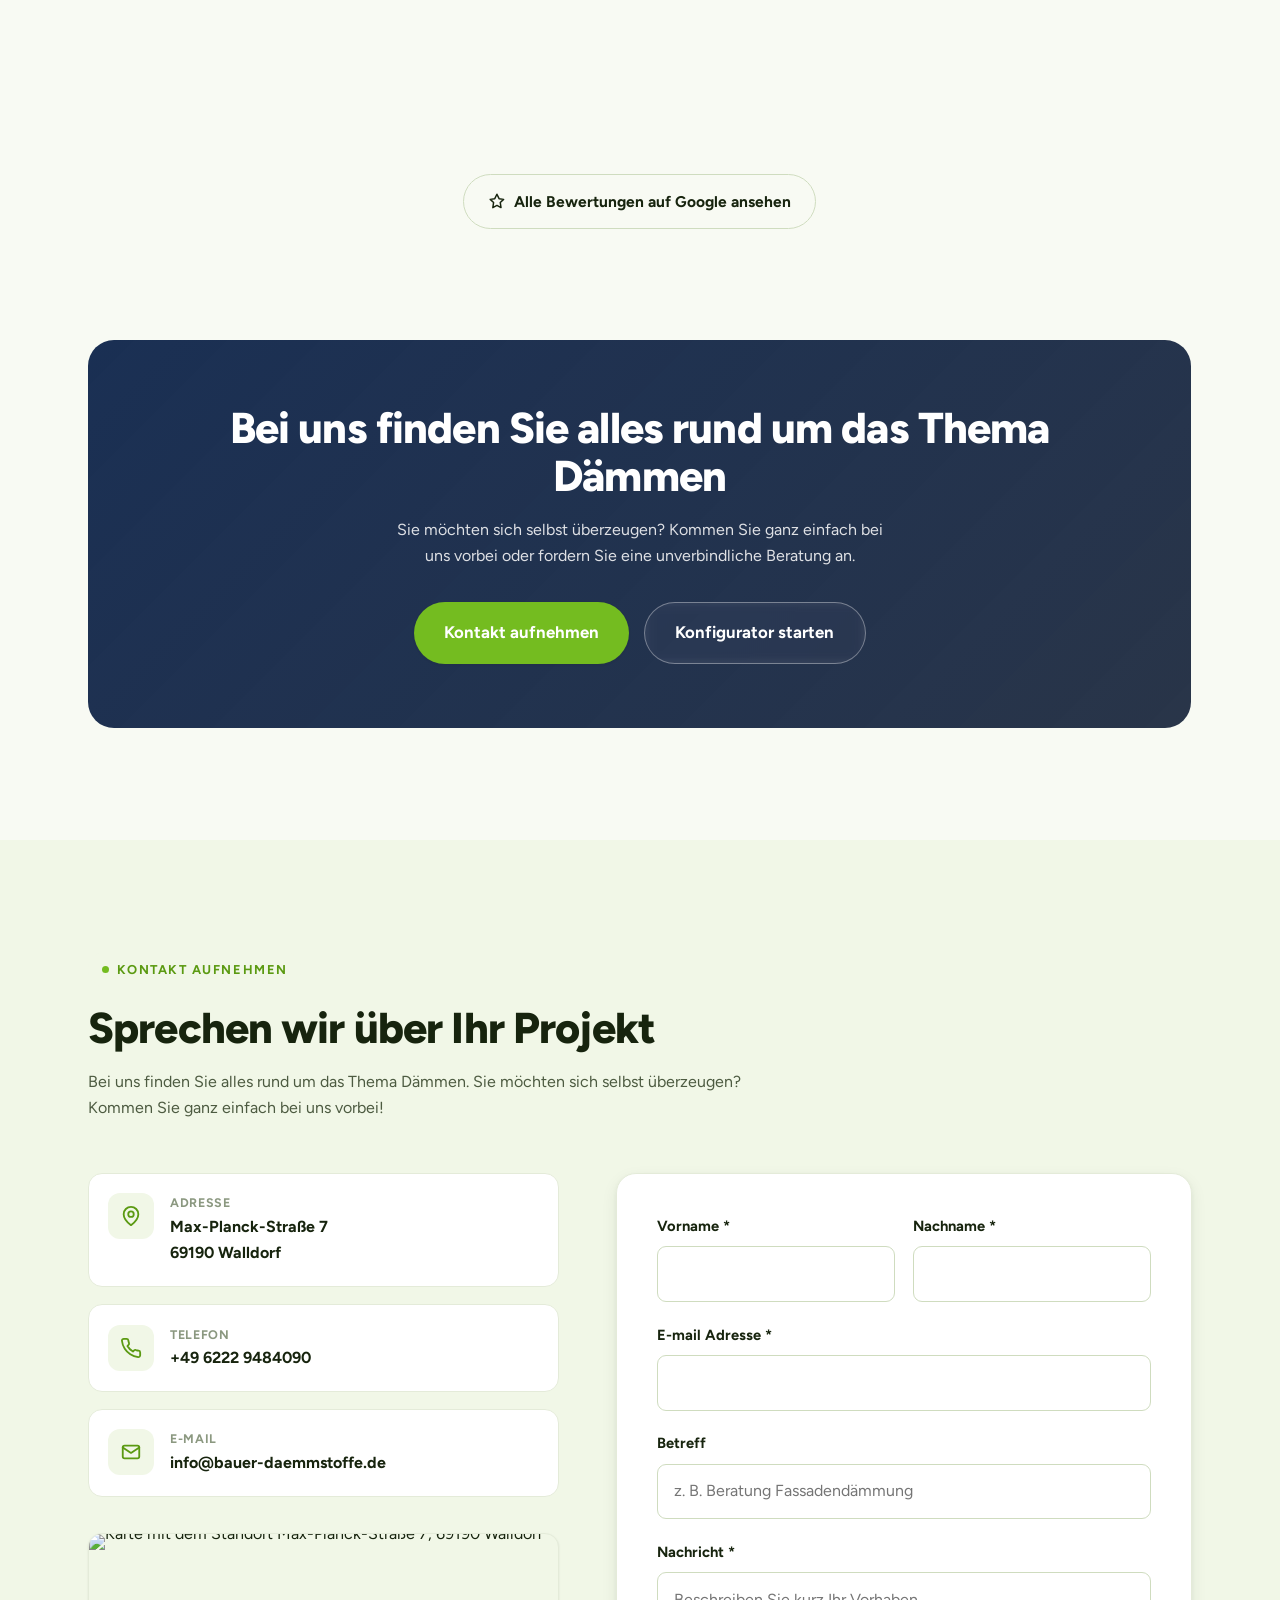
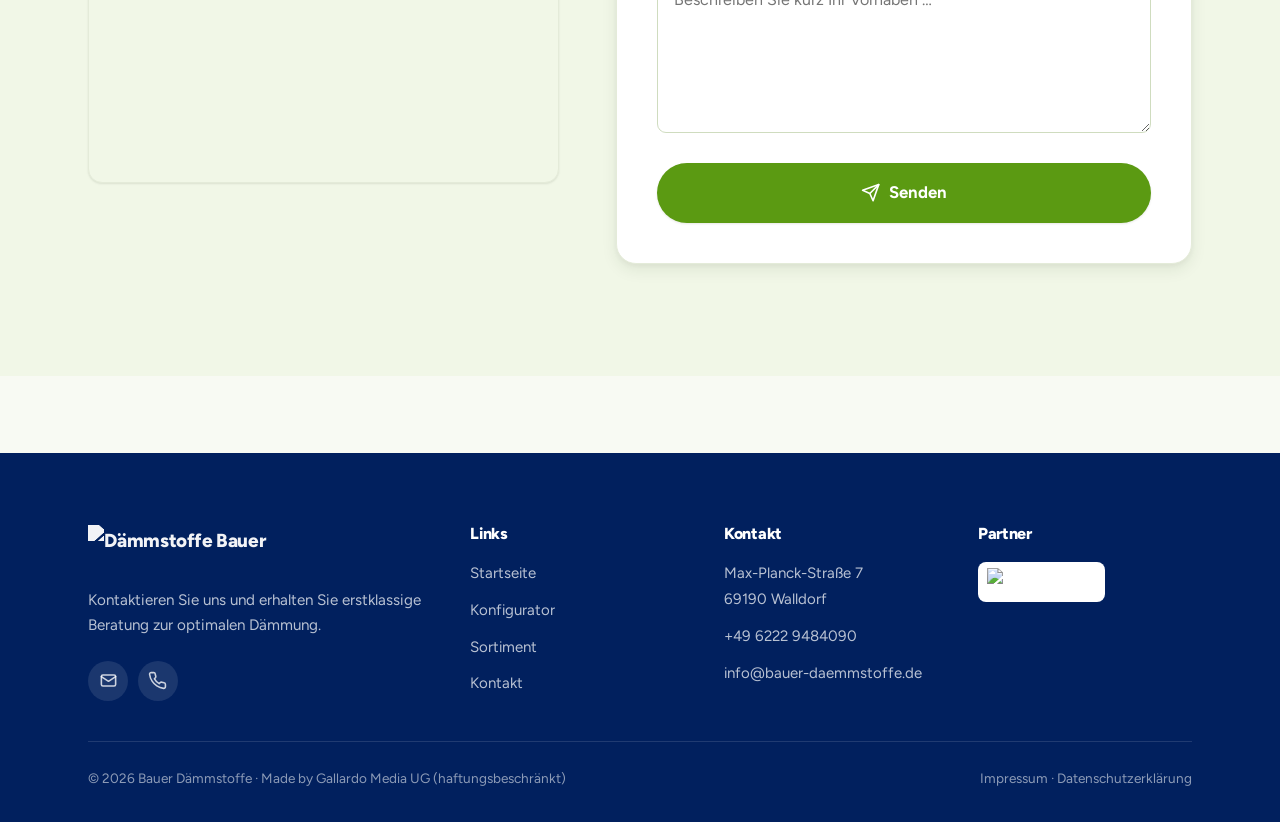
==== commit d2beb6ae: "Original-Texte 1:1 übernommen Wortlaut der Live-Seite bauer-daemmstoffe.de übernommen: - Hero-H1 „Ko" ====
--- a/index.html
+++ b/index.html
@@ -65,8 +65,7 @@
       <div class="container hero__grid">
         <div class="hero__copy">
           <span class="eyebrow">Ihr Unternehmen für Dämmstoffe in Walldorf</span>
-          <h1>Konfigurieren Sie Ihren<br /><span class="gradient-text">Warenkorb fürs Haus.</span></h1>
-          <p class="lead">Wärmedämmung, Schallschutz und Brandschutz – vom Keller bis zum Dach. Persönliche Beratung und das komplette Material aus einer Hand in Walldorf.</p>
+          <h1>Konfigurieren Sie Ihren<br /><span class="gradient-text">Warenkorb für Ihr Haus!</span></h1>
           <div class="hero__cta">
             <a class="btn btn--accent btn--lg" href="konfigurator.html">
               <svg viewBox="0 0 24 24" fill="none" stroke="currentColor" stroke-width="2.2" stroke-linecap="round" stroke-linejoin="round"><path d="M4 7h16M4 12h16M4 17h10"/></svg>
@@ -161,24 +160,23 @@
       <div class="container">
         <div class="section-head center reveal">
           <span class="eyebrow">Was Dämmstoffe Bauer besonders macht</span>
-          <h2>Mehr als nur ein Laden für Dämmstoffe</h2>
-          <p>Unser Engagement geht weit über den reinen Verkauf hinaus – wir begleiten Ihr Projekt mit Fachwissen, Auswahl und persönlichem Service.</p>
+          <h2>Wir bei Dämmstoffe Bauer kümmern uns</h2>
         </div>
         <div class="grid grid--3">
           <div class="card reveal">
             <span class="card__icon"><svg viewBox="0 0 24 24" fill="none" stroke="currentColor" stroke-width="1.9" stroke-linecap="round" stroke-linejoin="round"><path d="M21 11.5a8.5 8.5 0 0 1-12.3 7.6L3 21l1.9-5.7A8.5 8.5 0 1 1 21 11.5z"/><path d="M8.5 12h.01M12 12h.01M15.5 12h.01"/></svg></span>
             <h3>Persönliche Beratung</h3>
-            <p>Wir nehmen uns Zeit und finden gemeinsam die passende Lösung für Wärmedämmung, Schallschutz und Brandschutz – individuell auf Ihr Projekt abgestimmt.</p>
+            <p>Als Dämmstoffe Bauer sind wir mehr als nur ein Laden für Dämmstoffe. Unser Engagement geht weit über den reinen Verkauf hinaus. Wir bieten unseren Kunden eine umfassende Beratung, um sicherzustellen, dass sie die bestmöglichen Lösungen für ihre individuellen Bedürfnisse erhalten. Mit einer breiten Palette an hochwertigen Dämmstoffen und Zubehör stehen wir unseren Kunden zur Seite. Ob es um Wärmedämmung, Schallschutz oder Brandschutz geht, unsere Mitarbeiter helfen dabei, die richtige Auswahl zu treffen. Bei Dämmstoffe Bauer erhalten Sie nicht nur hochwertige Produkte, sondern auch die persönliche Betreuung, die Ihr Bauvorhaben erfolgreich macht.</p>
           </div>
           <div class="card reveal" style="--delay:.1s">
             <span class="card__icon"><svg viewBox="0 0 24 24" fill="none" stroke="currentColor" stroke-width="1.9" stroke-linecap="round" stroke-linejoin="round"><path d="m12 3 9 5-9 5-9-5 9-5z"/><path d="m3 12 9 5 9-5M3 16l9 5 9-5"/></svg></span>
             <h3>Mehr als nur Dämmstoffe</h3>
-            <p>Von Putz und Kleber über Befestigungsmaterial bis zum Werkzeug – bei uns finden Sie alles, was Sie für eine erfolgreiche Dämmung benötigen.</p>
+            <p>Wir bieten unseren Kunden nicht nur eine vielfältige Auswahl an hochwertigen Dämmstoffen, sondern auch ein umfassendes Sortiment an Zubehör und ergänzenden Produkten. Von Putz und Kleber bis hin zu Befestigungsmaterialien und Werkzeugen – wir haben alles, was Sie für eine erfolgreiche Dämmungsinstallation benötigen. Unser Ziel ist es, unseren Kunden ein komplettes Lösungspaket anzubieten, damit ihr Bauprojekt reibungslos verläuft und die gewünschten Ergebnisse erzielt werden. Mit unserer breiten Palette an Produkten und unserem Fachwissen stehen wir Ihnen zur Seite, um sicherzustellen, dass Sie alles haben, was Sie benötigen, um Ihr Projekt erfolgreich abzuschließen.</p>
           </div>
           <div class="card reveal" style="--delay:.2s">
             <span class="card__icon"><svg viewBox="0 0 24 24" fill="none" stroke="currentColor" stroke-width="1.9" stroke-linecap="round" stroke-linejoin="round"><path d="M20 10c0 6-8 12-8 12s-8-6-8-12a8 8 0 0 1 16 0z"/><circle cx="12" cy="10" r="3"/></svg></span>
-            <h3>Dämmstoffe in Walldorf &amp; Umgebung</h3>
-            <p>Zentral in der Region Heidelberg gelegen. Kommen Sie ganz einfach bei uns vorbei und überzeugen Sie sich vor Ort von unserem Sortiment.</p>
+            <h3>Dämmstoffe in Walldorf und Umgebung</h3>
+            <p>Dämmstoffe Bauer hat seinen Sitz im malerischen Walldorf. Diese idyllische Stadt in der Nähe von Heidelberg bietet nicht nur hochwertige Baustoffe, sondern auch eine reizvolle Umgebung. Nur eine kurze Fahrt entfernt liegt Heidelberg mit seiner berühmten Altstadt und dem majestätischen Heidelberger Schloss, einem der bekanntesten Wahrzeichen Deutschlands. Die Neckarwiesen bieten zudem eine entspannte Atmosphäre für Spaziergänge oder Radtouren entlang des Flusses. Mit ihrer günstigen Lage und der Nähe zu solch faszinierenden Sehenswürdigkeiten ist Walldorf nicht nur ein Ort für Baustoffe, sondern auch für Entdeckungen.</p>
           </div>
         </div>
       </div>
@@ -189,8 +187,8 @@
       <div class="container split">
         <div class="reveal">
           <span class="eyebrow">Konfigurator</span>
-          <h2>Konfigurieren Sie Ihren Bedarf – in unter einer Minute</h2>
-          <p class="lead" style="margin-top:1rem">Unser Konfigurator bietet eine erste Orientierung für individualisierte Produkte. Drei kurze Schritte zur passenden Empfehlung.</p>
+          <h2>Unser Konfigurator</h2>
+          <p class="lead" style="margin-top:1rem">Unser Konfigurator bietet eine erste Orientierung für individualisierte Produkte. Beachten Sie, dass er möglicherweise nicht alle Feinheiten darstellt. Für präzise Informationen und eine maßgeschneiderte Beratung empfehlen wir, sich direkt an unseren Kundenservice zu wenden. Wir stehen Ihnen gerne zur Verfügung, um sicherzustellen, dass Ihre Anforderungen erfüllt werden.</p>
           <ul class="bullets">
             <li><span class="check"><svg viewBox="0 0 24 24" fill="none" stroke="currentColor" stroke-width="3" stroke-linecap="round" stroke-linejoin="round"><path d="M20 6 9 17l-5-5"/></svg></span><span><strong>Bereich wählen</strong>Wand, Dach, Boden oder Keller.</span></li>
             <li><span class="check"><svg viewBox="0 0 24 24" fill="none" stroke="currentColor" stroke-width="3" stroke-linecap="round" stroke-linejoin="round"><path d="M20 6 9 17l-5-5"/></svg></span><span><strong>Fläche angeben</strong>Quadratmeter eintragen – Verschnitt rechnen wir mit.</span></li>
@@ -242,9 +240,9 @@
           <span class="eyebrow">Wieso ist richtige Dämmung sinnvoll?</span>
           <h2>Die Relevanz, die Effizienz, die Vorteile</h2>
           <ul class="bullets">
-            <li><span class="check"><svg viewBox="0 0 24 24" fill="none" stroke="currentColor" stroke-width="3" stroke-linecap="round" stroke-linejoin="round"><path d="M20 6 9 17l-5-5"/></svg></span><span><strong>Die Relevanz</strong>Eine effektive Dämmung reduziert den Wärmeverlust, senkt Energiekosten, verbessert den Wohnkomfort, beugt Schimmelbildung vor und verringert die Umweltbelastung.</span></li>
-            <li><span class="check"><svg viewBox="0 0 24 24" fill="none" stroke="currentColor" stroke-width="3" stroke-linecap="round" stroke-linejoin="round"><path d="M20 6 9 17l-5-5"/></svg></span><span><strong>Langfristige Effizienz</strong>Durch eine gute Dämmung sinken die Energiekosten deutlich – das führt langfristig zu erheblichen Einsparungen bei Heiz- und Kühlaufwand.</span></li>
-            <li><span class="check"><svg viewBox="0 0 24 24" fill="none" stroke="currentColor" stroke-width="3" stroke-linecap="round" stroke-linejoin="round"><path d="M20 6 9 17l-5-5"/></svg></span><span><strong>Die Vorteile</strong>Weniger Lärm, mehr Behaglichkeit und ein verbesserter Brandschutz durch verlangsamte Brandausbreitung.</span></li>
+            <li><span class="check"><svg viewBox="0 0 24 24" fill="none" stroke="currentColor" stroke-width="3" stroke-linecap="round" stroke-linejoin="round"><path d="M20 6 9 17l-5-5"/></svg></span><span><strong>Die Relevanz</strong>Eine effektive Dämmung ist sinnvoll, da sie den Wärmeverlust in Gebäuden reduziert, Energiekosten senkt, den Wohnkomfort verbessert, Schimmelbildung vorbeugt und die Umweltbelastung verringert. Zudem steigert sie den Immobilienwert und trägt zum nachhaltigen Ressourcenschutz bei.</span></li>
+            <li><span class="check"><svg viewBox="0 0 24 24" fill="none" stroke="currentColor" stroke-width="3" stroke-linecap="round" stroke-linejoin="round"><path d="M20 6 9 17l-5-5"/></svg></span><span><strong>Langfristige Effizienz</strong>Durch eine gute Dämmung sinken die Energiekosten deutlich, was langfristig zu erheblichen Einsparungen bei Heiz- und Kühlaufwendungen führt.</span></li>
+            <li><span class="check"><svg viewBox="0 0 24 24" fill="none" stroke="currentColor" stroke-width="3" stroke-linecap="round" stroke-linejoin="round"><path d="M20 6 9 17l-5-5"/></svg></span><span><strong>Vorteile</strong>Eine hochwertige Dämmung reduziert Außengeräusche, verbessert den Wohnkomfort und schafft eine ruhigere Umgebung für Bewohner und Nutzer. Durch eine effektive Dämmung wird die Ausbreitung von Feuer verlangsamt, was die Erhöhung der Brandsicherheit des Gebäudes bewirkt.</span></li>
           </ul>
           <a class="btn btn--lg" href="#kontakt" style="margin-top:1.6rem">Jetzt beraten lassen</a>
         </div>
@@ -295,7 +293,7 @@
         <div class="section-head reveal">
           <span class="eyebrow">Kontakt aufnehmen</span>
           <h2>Sprechen wir über Ihr Projekt</h2>
-          <p>Schreiben Sie uns – wir melden uns mit einer fundierten Beratung zur optimalen Dämmung Ihres Hauses.</p>
+          <p>Bei uns finden Sie alles rund um das Thema Dämmen. Sie möchten sich selbst überzeugen? Kommen Sie ganz einfach bei uns vorbei!</p>
         </div>
         <div class="contact-grid">
           <div class="contact-info reveal">
@@ -324,7 +322,7 @@
                 <div class="field"><label for="vorname">Vorname *</label><input class="input" type="text" id="vorname" name="vorname" autocomplete="given-name" required /></div>
                 <div class="field"><label for="nachname">Nachname *</label><input class="input" type="text" id="nachname" name="nachname" autocomplete="family-name" required /></div>
               </div>
-              <div class="field"><label for="email">E-Mail-Adresse *</label><input class="input" type="email" id="email" name="email" autocomplete="email" required /></div>
+              <div class="field"><label for="email">E-mail Adresse *</label><input class="input" type="email" id="email" name="email" autocomplete="email" required /></div>
               <div class="field"><label for="betreff">Betreff</label><input class="input" type="text" id="betreff" name="betreff" placeholder="z. B. Beratung Fassadendämmung" /></div>
               <div class="field"><label for="nachricht">Nachricht *</label><textarea class="input" id="nachricht" name="nachricht" rows="5" required placeholder="Beschreiben Sie kurz Ihr Vorhaben …"></textarea></div>
               <button class="btn btn--lg btn--block" type="submit">
@@ -347,7 +345,7 @@
           <a class="brand" href="index.html" aria-label="Dämmstoffe Bauer">
             <img class="brand-logo" src="assets/img/logo.png" alt="Dämmstoffe Bauer" width="184" height="46" />
           </a>
-          <p class="footer-about">Bei uns finden Sie alles rund um das Thema Dämmen. Sie möchten sich selbst überzeugen? Kommen Sie ganz einfach bei uns vorbei!</p>
+          <p class="footer-about">Kontaktieren Sie uns und erhalten Sie erstklassige Beratung zur optimalen Dämmung.</p>
           <div class="footer-social">
             <a href="mailto:info@bauer-daemmstoffe.de" aria-label="E-Mail"><svg viewBox="0 0 24 24" fill="none" stroke="currentColor" stroke-width="2" stroke-linecap="round" stroke-linejoin="round"><rect x="3" y="5" width="18" height="14" rx="2"/><path d="m3 7 9 6 9-6"/></svg></a>
             <a href="tel:+4962229484090" aria-label="Telefon"><svg viewBox="0 0 24 24" fill="none" stroke="currentColor" stroke-width="2" stroke-linecap="round" stroke-linejoin="round"><path d="M22 16.9v3a2 2 0 0 1-2.2 2 19.8 19.8 0 0 1-8.6-3.1 19.5 19.5 0 0 1-6-6A19.8 19.8 0 0 1 2 4.1 2 2 0 0 1 4.1 2h3a2 2 0 0 1 2 1.7 12.8 12.8 0 0 0 .7 2.8 2 2 0 0 1-.5 2.1L8.1 9.9a16 16 0 0 0 6 6l1.3-1.3a2 2 0 0 1 2.1-.4 12.8 12.8 0 0 0 2.8.7 2 2 0 0 1 1.7 2z"/></svg></a>
@@ -379,7 +377,7 @@
       </div>
       <div class="footer-bottom">
         <span>© <span data-year>2025</span> Bauer Dämmstoffe · Made by Gallardo Media UG (haftungsbeschränkt)</span>
-        <span><a href="impressum.html">Impressum</a> · <a href="impressum.html#datenschutz">Datenschutz</a></span>
+        <span><a href="impressum.html">Impressum</a> · <a href="impressum.html#datenschutz">Datenschutzerklärung</a></span>
       </div>
     </div>
   </footer>
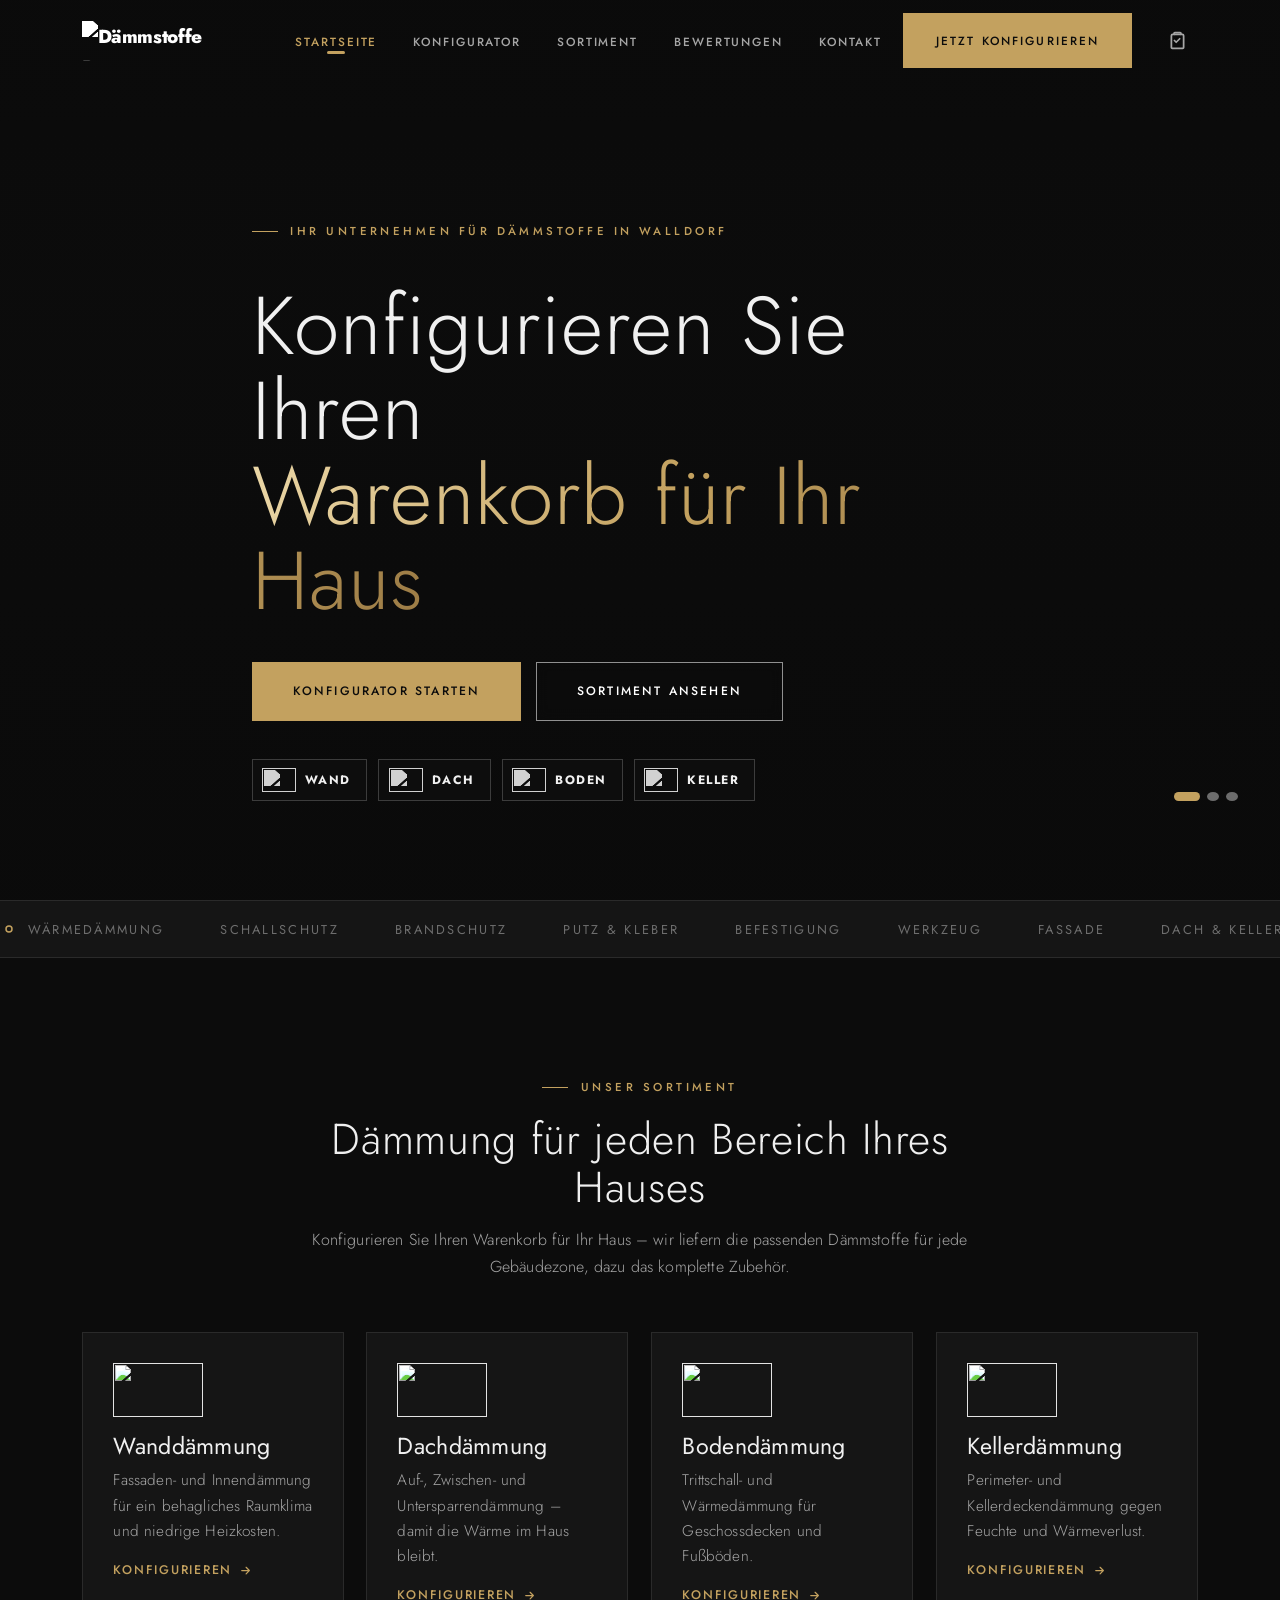
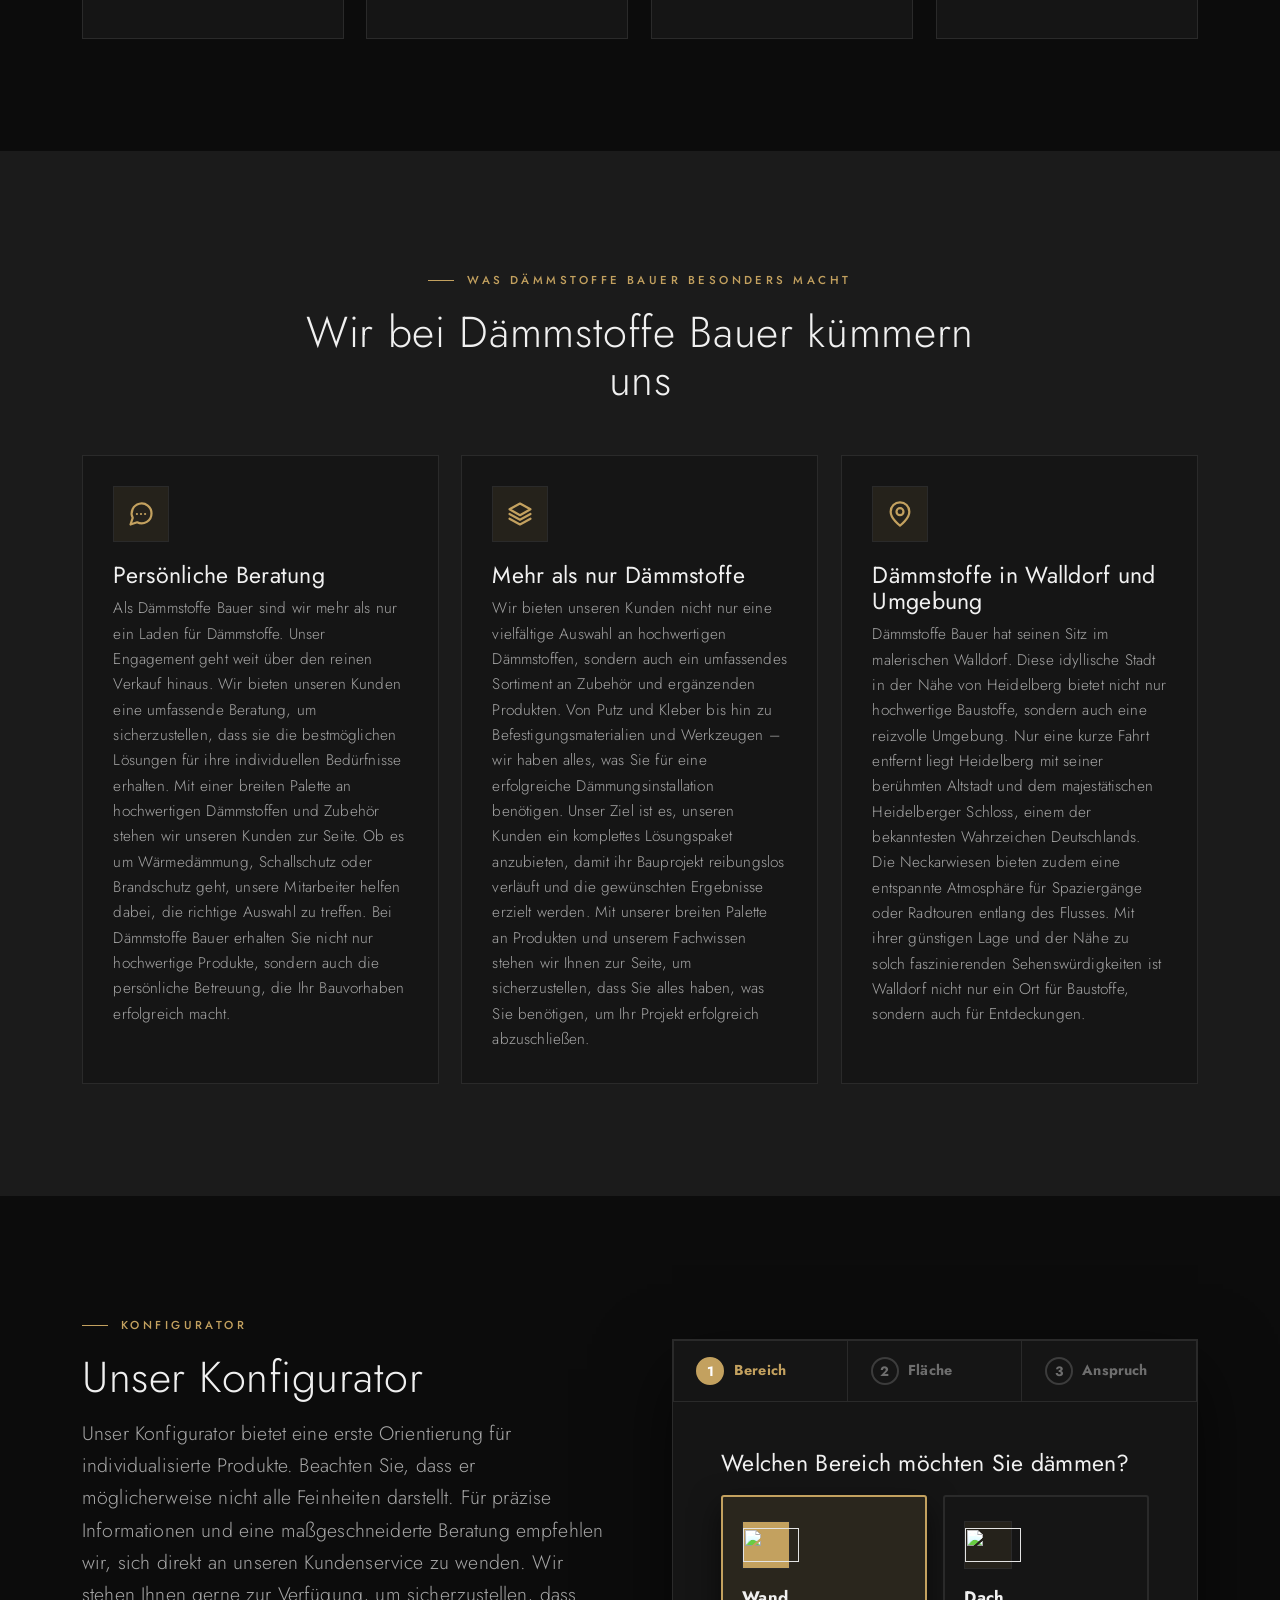
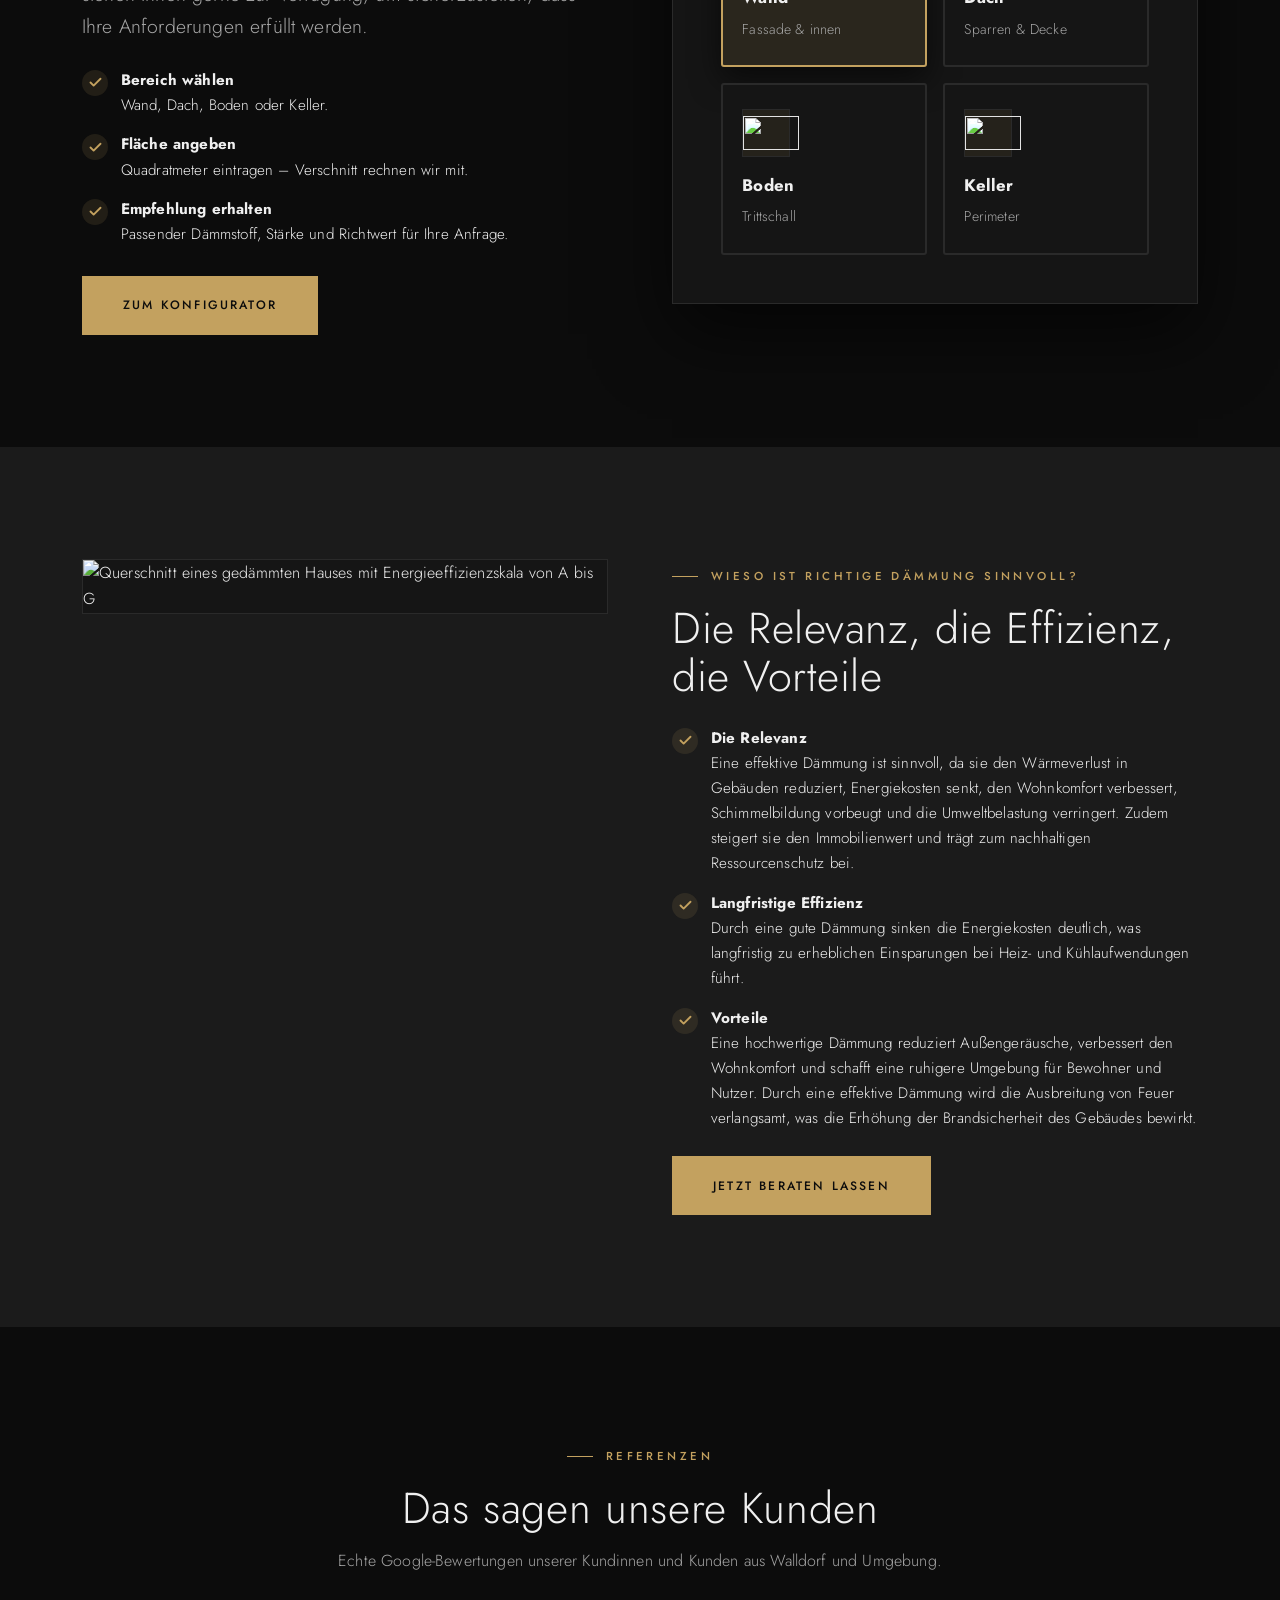
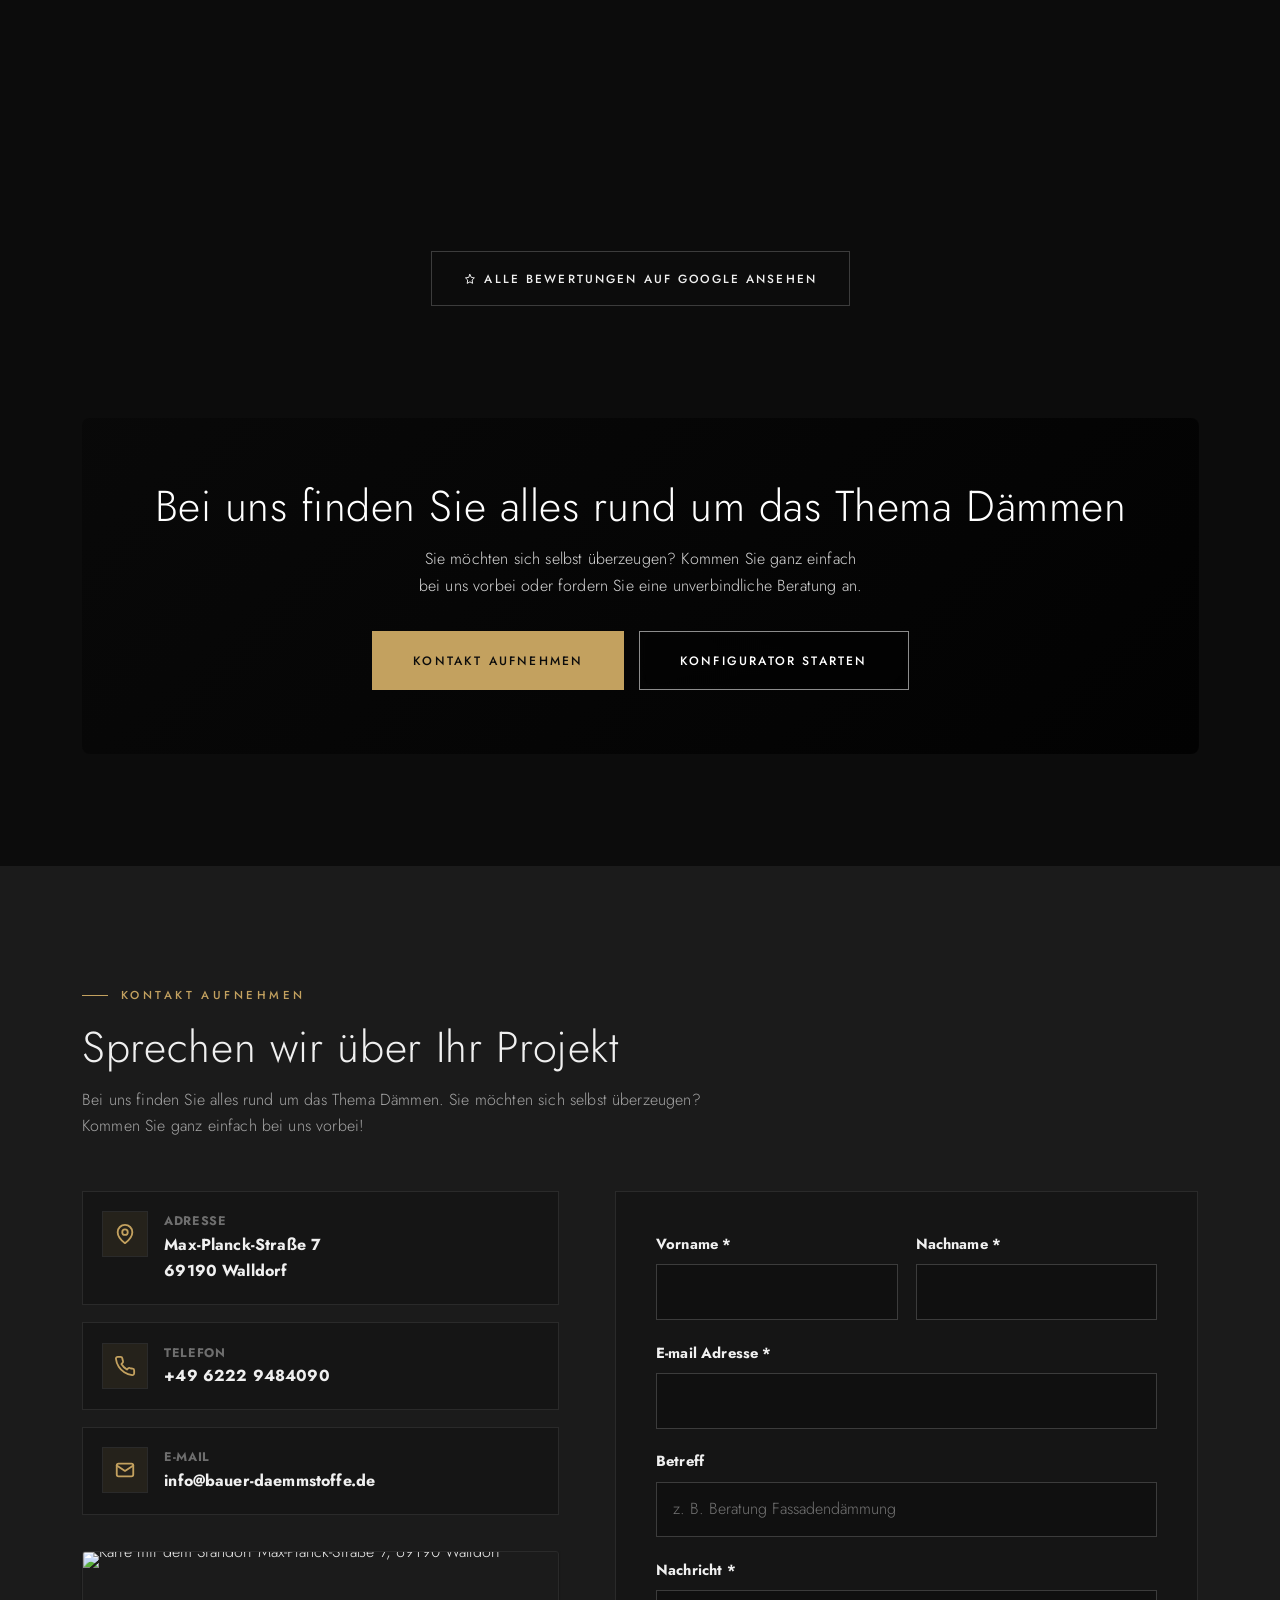
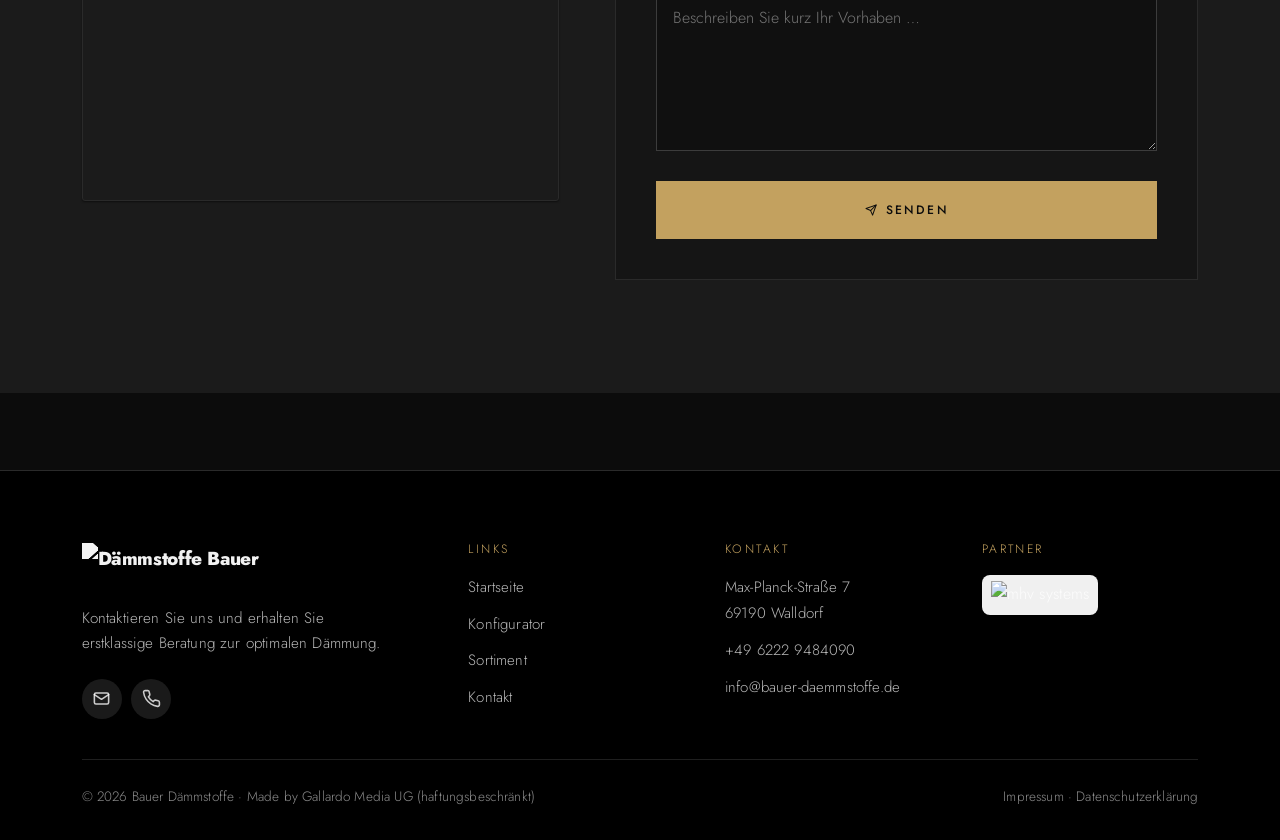
==== commit 0c7f151f: "Luxuriös-dunkler Skin (cinematischer Stil) Neues, dunkles Erscheinungsbild im Genre hochwertiger Aut" ====
--- a/index.html
+++ b/index.html
@@ -5,13 +5,13 @@
   <meta name="viewport" content="width=device-width, initial-scale=1.0" />
   <title>Dämmstoffe Bauer · Ihr Unternehmen für Dämmstoffe in Walldorf</title>
   <meta name="description" content="Dämmstoffe Bauer in Walldorf bei Heidelberg: Wärmedämmung, Schallschutz und Brandschutz vom Keller bis zum Dach. Persönliche Beratung, komplettes Zubehör und ein praktischer Konfigurator." />
-  <meta name="theme-color" content="#74bc20" />
-  <link rel="icon" href="data:image/svg+xml,%3Csvg xmlns='http://www.w3.org/2000/svg' viewBox='0 0 24 24'%3E%3Crect width='24' height='24' rx='6' fill='%2374bc20'/%3E%3Cg fill='none' stroke='white' stroke-width='1.7' stroke-linecap='round' stroke-linejoin='round'%3E%3Cpath d='M5 11l7-5 7 5'/%3E%3Cpath d='M6.5 10v8h11v-8'/%3E%3Cpath d='M6.5 13h11M6.5 15.5h11'/%3E%3C/g%3E%3C/svg%3E" />
+  <meta name="theme-color" content="#0c0c0c" />
+  <link rel="icon" href="data:image/svg+xml,%3Csvg xmlns='http://www.w3.org/2000/svg' viewBox='0 0 24 24'%3E%3Crect width='24' height='24' rx='6' fill='%23121212'/%3E%3Cg fill='none' stroke='white' stroke-width='1.7' stroke-linecap='round' stroke-linejoin='round'%3E%3Cpath d='M5 11l7-5 7 5'/%3E%3Cpath d='M6.5 10v8h11v-8'/%3E%3Cpath d='M6.5 13h11M6.5 15.5h11'/%3E%3C/g%3E%3C/svg%3E" />
   <link rel="preconnect" href="https://fonts.googleapis.com" />
   <link rel="preconnect" href="https://fonts.gstatic.com" crossorigin />
-  <link href="https://fonts.googleapis.com/css2?family=Figtree:wght@400;500;600;700;800&display=swap" rel="stylesheet" />
+  <link href="https://fonts.googleapis.com/css2?family=Jost:wght@300;400;500;600;700&display=swap" rel="stylesheet" />
   <link rel="stylesheet" href="css/style.css" />
-  <style>.preloader{position:fixed;inset:0;z-index:9999;display:grid;place-items:center;background:linear-gradient(135deg,#74bc20,#5b9a12)}.preloader.is-hidden{opacity:0;visibility:hidden}html.no-preloader .preloader{display:none}</style>
+  <style>.preloader{position:fixed;inset:0;z-index:9999;display:grid;place-items:center;background:#0c0c0c}.preloader.is-hidden{opacity:0;visibility:hidden}html.no-preloader .preloader{display:none}</style>
   <script>(function(){try{var n=performance.getEntriesByType("navigation")[0];var t=n?n.type:((performance.navigation&&performance.navigation.type===1)?"reload":"navigate");var s=false;try{s=sessionStorage.getItem("db-pre")==="1";}catch(e){}var show=(t==="reload")||!s;try{sessionStorage.setItem("db-pre","1");}catch(e){}if(!show){document.documentElement.classList.add("no-preloader");}}catch(e){}})();</script>
 </head>
 <body>
@@ -43,10 +43,6 @@
       </nav>
 
       <div class="header-actions">
-        <button class="icon-btn" data-theme-toggle aria-label="Farbschema wechseln">
-          <svg class="moon" viewBox="0 0 24 24" fill="none" stroke="currentColor" stroke-width="2" stroke-linecap="round" stroke-linejoin="round"><path d="M21 12.8A9 9 0 1 1 11.2 3a7 7 0 0 0 9.8 9.8z"/></svg>
-          <svg class="sun" viewBox="0 0 24 24" fill="none" stroke="currentColor" stroke-width="2" stroke-linecap="round" stroke-linejoin="round"><circle cx="12" cy="12" r="4.2"/><path d="M12 2v2.5M12 19.5V22M4.2 4.2l1.8 1.8M18 18l1.8 1.8M2 12h2.5M19.5 12H22M4.2 19.8 6 18M18 6l1.8-1.8"/></svg>
-        </button>
         <a class="icon-btn desktop-only" href="index.html#kontakt" aria-label="Merkliste / Anfrage ansehen">
           <svg viewBox="0 0 24 24" fill="none" stroke="currentColor" stroke-width="2" stroke-linecap="round" stroke-linejoin="round"><path d="M9 3h6a1 1 0 0 1 1 1v1h1.5A1.5 1.5 0 0 1 19 6.5V20a1 1 0 0 1-1 1H6a1 1 0 0 1-1-1V6.5A1.5 1.5 0 0 1 6.5 5H8V4a1 1 0 0 1 1-1z"/><path d="M9 5h6"/><path d="M8.5 12l2 2 4-4"/></svg>
           <span class="cart-count" aria-hidden="true">0</span>
@@ -59,40 +55,32 @@
   </header>
 
   <main>
-    <!-- ============ HERO ============ -->
-    <section class="hero">
-      <div class="hero__bg" aria-hidden="true"></div>
-      <div class="container hero__grid">
-        <div class="hero__copy">
-          <span class="eyebrow">Ihr Unternehmen für Dämmstoffe in Walldorf</span>
-          <h1>Konfigurieren Sie Ihren<br /><span class="gradient-text">Warenkorb für Ihr Haus!</span></h1>
-          <div class="hero__cta">
-            <a class="btn btn--accent btn--lg" href="konfigurator.html">
-              <svg viewBox="0 0 24 24" fill="none" stroke="currentColor" stroke-width="2.2" stroke-linecap="round" stroke-linejoin="round"><path d="M4 7h16M4 12h16M4 17h10"/></svg>
-              Konfigurator starten
-            </a>
-            <a class="btn btn--ghost btn--lg" href="sortiment.html">Sortiment ansehen</a>
-          </div>
-          <div class="zone-chips" aria-label="Dämmbereich wählen">
-            <a class="zone-chip" href="konfigurator.html?bereich=wand"><img src="assets/img/zones/walls.svg" alt="" aria-hidden="true" /><span>Wand</span></a>
-            <a class="zone-chip" href="konfigurator.html?bereich=dach"><img src="assets/img/zones/roof.svg" alt="" aria-hidden="true" /><span>Dach</span></a>
-            <a class="zone-chip" href="konfigurator.html?bereich=boden"><img src="assets/img/zones/floor.svg" alt="" aria-hidden="true" /><span>Boden</span></a>
-            <a class="zone-chip" href="konfigurator.html?bereich=keller"><img src="assets/img/zones/basement.svg" alt="" aria-hidden="true" /><span>Keller</span></a>
-          </div>
-        </div>
-
-        <!-- Photo slider (real store) -->
-        <div class="hero-slider reveal" data-slider>
-          <div class="slide is-active" style="background-image:url('assets/img/store-02.jpg')"></div>
-          <div class="slide" style="background-image:url('assets/img/store-04.jpg')"></div>
-          <div class="slide" style="background-image:url('assets/img/store-03.jpg')"></div>
-          <span class="slider-badge"><svg viewBox="0 0 24 24" fill="none" stroke="currentColor" stroke-width="2" stroke-linecap="round" stroke-linejoin="round"><path d="M20 10c0 6-8 12-8 12s-8-6-8-12a8 8 0 0 1 16 0z"/><circle cx="12" cy="10" r="3"/></svg> Unser Lager in Walldorf</span>
-          <div class="slider-dots" aria-label="Bildauswahl">
-            <button class="is-active" type="button" aria-label="Bild 1"></button>
-            <button type="button" aria-label="Bild 2"></button>
-            <button type="button" aria-label="Bild 3"></button>
-          </div>
-        </div>
+    <!-- ============ HERO (cinematic full-bleed) ============ -->
+    <section class="hero-lux" data-slider>
+      <div class="hero-lux__media" aria-hidden="true">
+        <div class="slide is-active" style="background-image:url('assets/img/store-02.jpg')"></div>
+        <div class="slide" style="background-image:url('assets/img/store-04.jpg')"></div>
+        <div class="slide" style="background-image:url('assets/img/store-03.jpg')"></div>
+      </div>
+      <div class="hero-lux__scrim" aria-hidden="true"></div>
+      <div class="container hero-lux__inner">
+        <span class="eyebrow">Ihr Unternehmen für Dämmstoffe in Walldorf</span>
+        <h1>Konfigurieren Sie Ihren<br /><span class="gradient-text">Warenkorb für Ihr Haus</span></h1>
+        <div class="hero__cta">
+          <a class="btn btn--accent btn--lg" href="konfigurator.html">Konfigurator starten</a>
+          <a class="btn btn--light btn--lg" href="sortiment.html">Sortiment ansehen</a>
+        </div>
+        <div class="zone-chips" aria-label="Dämmbereich wählen">
+          <a class="zone-chip" href="konfigurator.html?bereich=wand"><img src="assets/img/zones/walls.svg" alt="" aria-hidden="true" /><span>Wand</span></a>
+          <a class="zone-chip" href="konfigurator.html?bereich=dach"><img src="assets/img/zones/roof.svg" alt="" aria-hidden="true" /><span>Dach</span></a>
+          <a class="zone-chip" href="konfigurator.html?bereich=boden"><img src="assets/img/zones/floor.svg" alt="" aria-hidden="true" /><span>Boden</span></a>
+          <a class="zone-chip" href="konfigurator.html?bereich=keller"><img src="assets/img/zones/basement.svg" alt="" aria-hidden="true" /><span>Keller</span></a>
+        </div>
+      </div>
+      <div class="slider-dots" aria-label="Bildauswahl">
+        <button class="is-active" type="button" aria-label="Bild 1"></button>
+        <button type="button" aria-label="Bild 2"></button>
+        <button type="button" aria-label="Bild 3"></button>
       </div>
     </section>
 
--- a/css/style.css
+++ b/css/style.css
@@ -1,93 +1,93 @@
 /* =================================================================
-   Dämmstoffe Bauer — Design System & Styles
-   Brand palette: leaf green (#74bc20) + deep navy · Figtree · clean
+   Dämmstoffe Bauer — Luxury Dark Skin
+   Cinematic black · champagne-gold accent · Jost · thin precise lines
    ================================================================= */
 
 /* ---------- Design tokens ---------- */
 :root {
-  /* Brand — leaf green (matches site --primary #74bc20) */
-  --leaf-50:  #f1f7e7;
-  --leaf-100: #e3efce;
-  --leaf-200: #c9e2a3;
-  --leaf-300: #a9d16e;
-  --leaf-400: #8dc23f;
-  --leaf-500: #74bc20;
-  --leaf-600: #5b9a12;
-  --leaf-700: #497c10;
-  --leaf-800: #38610d;
-  --leaf-900: #223c0a;
-
-  /* Deep navy (matches site #01205e) — dark surfaces & depth */
-  --navy-300: #3559a0;
-  --navy-400: #1d3f83;
-  --navy-500: #01205e;
-  --navy-600: #011a4e;
-  --navy-700: #01143d;
-  --navy-800: #010e2b;
-  --navy-900: #01091d;
+  /* Accent — champagne / rose-gold (metallic) */
+  --leaf-50:  #faf6ec;
+  --leaf-100: #f2e9d5;
+  --leaf-200: #e6d5b3;
+  --leaf-300: #d8bd86;
+  --leaf-400: #cbaa6b;
+  --leaf-500: #c3a15f;
+  --leaf-600: #a98748;
+  --leaf-700: #866a38;
+  --leaf-800: #5f4b28;
+  --leaf-900: #3a2e19;
+
+  /* Charcoal / near-black surfaces */
+  --navy-300: #2b2b2b;
+  --navy-400: #1e1e1e;
+  --navy-500: #141414;
+  --navy-600: #101010;
+  --navy-700: #0b0b0b;
+  --navy-800: #070707;
+  --navy-900: #000000;
 
   /* Semantic */
-  --primary: var(--leaf-600);
-  --primary-strong: var(--leaf-700);
-  --primary-soft: var(--leaf-50);
+  --primary: var(--leaf-500);
+  --primary-strong: var(--leaf-300);
+  --primary-soft: rgba(195, 161, 95, .12);
   --accent: var(--leaf-500);
-  --accent-strong: var(--leaf-600);
-
-  /* Neutrals (light theme — clean, faint green-grey) */
-  --paper: #f8faf3;
-  --surface: #ffffff;
-  --surface-2: #f1f7e7;
-  --ink: #17240e;
-  --ink-soft: #4d5b41;
-  --ink-faint: #8b9880;
-  --border: #e4ebd9;
-  --border-strong: #cfdcbf;
-
-  /* Effects */
-  --shadow-sm: 0 1px 2px rgba(30, 45, 15, .06), 0 1px 3px rgba(30, 45, 15, .05);
-  --shadow-md: 0 6px 16px rgba(30, 50, 15, .08), 0 2px 6px rgba(30, 50, 15, .05);
-  --shadow-lg: 0 18px 40px rgba(24, 45, 12, .14), 0 6px 14px rgba(24, 45, 12, .08);
-  --shadow-glow: 0 10px 30px rgba(116, 188, 32, .3);
-
-  --radius-sm: 9px;
-  --radius: 14px;
-  --radius-lg: 20px;
-  --radius-xl: 26px;
+  --accent-strong: var(--leaf-300);
+
+  /* Neutrals — cinematic dark */
+  --paper: #0c0c0c;
+  --surface: #151515;
+  --surface-2: #1b1b1b;
+  --ink: #f0f0f0;
+  --ink-soft: #a6a6a6;
+  --ink-faint: #6e6e6e;
+  --border: #2a2a2a;
+  --border-strong: #3c3c3c;
+
+  /* Effects (subtle on black) */
+  --shadow-sm: 0 1px 2px rgba(0, 0, 0, .5);
+  --shadow-md: 0 12px 30px rgba(0, 0, 0, .55);
+  --shadow-lg: 0 30px 70px rgba(0, 0, 0, .6);
+  --shadow-glow: 0 12px 40px rgba(195, 161, 95, .18);
+
+  --radius-sm: 2px;
+  --radius: 3px;
+  --radius-lg: 5px;
+  --radius-xl: 8px;
   --radius-pill: 999px;
 
-  --container: 1180px;
-  --gutter: clamp(1.1rem, 4vw, 2.4rem);
+  --container: 1200px;
+  --gutter: clamp(1.1rem, 4vw, 2.6rem);
 
   --ease: cubic-bezier(.22, .61, .36, 1);
   --ease-out: cubic-bezier(.16, 1, .3, 1);
 
-  --font-display: "Figtree", "Segoe UI", system-ui, sans-serif;
-  --font-body: "Figtree", "Segoe UI", system-ui, sans-serif;
-
-  --header-h: 76px;
-}
-
-/* Dark theme — deep green-charcoal */
-[data-theme="dark"] {
-  --primary: var(--leaf-400);
+  --font-display: "Jost", "Segoe UI", system-ui, sans-serif;
+  --font-body: "Jost", "Segoe UI", system-ui, sans-serif;
+
+  --header-h: 82px;
+}
+
+/* Toggle bleibt bewusst dunkel (Luxury-Skin ist dark-only) */
+[data-theme="dark"], [data-theme="light"] {
+  --primary: var(--leaf-500);
   --primary-strong: var(--leaf-300);
-  --primary-soft: rgba(116, 188, 32, .14);
+  --primary-soft: rgba(195, 161, 95, .12);
   --accent: var(--leaf-500);
-  --accent-strong: var(--leaf-400);
-
-  --paper: #0f1509;
-  --surface: #17210f;
-  --surface-2: #1e2a14;
-  --ink: #ecf3e2;
-  --ink-soft: #b6c3a8;
-  --ink-faint: #85927a;
-  --border: #28331a;
-  --border-strong: #384726;
-
-  --shadow-sm: 0 1px 2px rgba(0, 0, 0, .4);
-  --shadow-md: 0 6px 18px rgba(0, 0, 0, .45);
-  --shadow-lg: 0 20px 44px rgba(0, 0, 0, .55);
-  --shadow-glow: 0 10px 32px rgba(116, 188, 32, .3);
+  --accent-strong: var(--leaf-300);
+
+  --paper: #0c0c0c;
+  --surface: #151515;
+  --surface-2: #1b1b1b;
+  --ink: #f0f0f0;
+  --ink-soft: #a6a6a6;
+  --ink-faint: #6e6e6e;
+  --border: #2a2a2a;
+  --border-strong: #3c3c3c;
+
+  --shadow-sm: 0 1px 2px rgba(0, 0, 0, .5);
+  --shadow-md: 0 12px 30px rgba(0, 0, 0, .55);
+  --shadow-lg: 0 30px 70px rgba(0, 0, 0, .6);
+  --shadow-glow: 0 12px 40px rgba(195, 161, 95, .18);
 }
 
 /* ---------- Reset & base ---------- */
@@ -637,7 +637,7 @@
   font-size: .85rem;
 }
 .media-card.has-photo {
-  background: linear-gradient(to top, rgba(1,20,55,.92), rgba(1,20,55,.42)), var(--photo, none);
+  background: linear-gradient(to top, rgba(8,8,8,.9), rgba(8,8,8,.45)), var(--photo, none);
   background-size: cover;
   background-position: center;
 }
@@ -714,7 +714,7 @@
 .cta-band p { color: rgba(255,255,255,.85); max-width: 50ch; margin: 1rem auto 2rem; }
 .cta-band .hero__cta { justify-content: center; }
 .cta-band.has-photo {
-  background: linear-gradient(135deg, rgba(1,25,66,.9), rgba(1,14,40,.84)), var(--photo, none);
+  background: linear-gradient(135deg, rgba(8,8,8,.82), rgba(0,0,0,.78)), var(--photo, none);
   background-size: cover;
   background-position: center;
 }
@@ -1462,3 +1462,117 @@
 /* Google-Bewertungen (Elfsight) */
 .reviews { min-height: 200px; }
 .reviews-cta { text-align: center; margin-top: 1.6rem; }
+
+/* Seiten-Übergang: neue Seite gleitet beim Reiter-Klick herüber (View Transitions) */
+@view-transition { navigation: auto; }
+@keyframes vt-slide-out { to { transform: translateX(-22%); } }
+@keyframes vt-slide-in { from { transform: translateX(100%); } }
+@media (prefers-reduced-motion: no-preference) {
+  ::view-transition-old(root) { animation: vt-slide-out .42s cubic-bezier(.22, .61, .36, 1) both; }
+  ::view-transition-new(root) { animation: vt-slide-in .42s cubic-bezier(.16, 1, .3, 1) both; }
+}
+
+/* ================================================================
+   LUXURY SKIN — dunkel, champagner-gold, minimal (cinematischer Stil)
+   ================================================================ */
+body { font-weight: 300; letter-spacing: .01em; }
+h1, h2, h3, h4 { font-weight: 300; letter-spacing: .012em; }
+h3 { font-weight: 400; }
+.lead { font-weight: 300; }
+::selection { background: rgba(195,161,95,.35); color: #fff; }
+.gradient-text {
+  background: linear-gradient(100deg, #ead6a6, #c3a15f 55%, #9c7c46);
+  -webkit-background-clip: text; background-clip: text; color: transparent;
+}
+
+/* Eyebrow → minimal gold label with a hairline */
+.eyebrow { background: none; padding: 0; border-radius: 0; color: var(--accent); font-weight: 500; font-size: .72rem; letter-spacing: .3em; gap: .8rem; }
+.eyebrow::before { width: 26px; height: 1px; border-radius: 0; background: var(--accent); }
+.section-head.center .eyebrow { justify-content: center; }
+
+/* Buttons → understated, uppercase, thin line */
+.btn { border-radius: 0; text-transform: uppercase; letter-spacing: .18em; font-weight: 500; font-size: .74rem; padding: 1.05rem 2rem; box-shadow: none; border: 1px solid var(--accent); --bg: var(--accent); --fg: #0c0c0c; }
+.btn svg { width: 1em; height: 1em; }
+.btn:hover { transform: none; box-shadow: none; --bg: transparent; --fg: var(--accent); }
+.btn--accent { --bg: var(--accent); --fg: #0c0c0c; border-color: var(--accent); }
+.btn--accent:hover { --bg: transparent; --fg: var(--accent); box-shadow: none; }
+.btn--ghost { --bg: transparent; --fg: var(--ink); border-color: var(--border-strong); }
+.btn--ghost:hover { --bg: transparent; --fg: var(--accent); border-color: var(--accent); box-shadow: none; }
+.btn--light { --bg: transparent; --fg: #fff; border-color: rgba(255,255,255,.55); }
+.btn--light:hover { --bg: #fff; --fg: #0c0c0c; }
+.btn--lg { padding: 1.15rem 2.5rem; font-size: .76rem; }
+.link-arrow { text-transform: uppercase; letter-spacing: .14em; font-size: .78rem; font-weight: 500; }
+
+/* Header → transparent over hero, solid on scroll; white signature logo */
+.site-header { border-bottom: 1px solid transparent; }
+.site-header.scrolled { background: rgba(10,10,10,.82); backdrop-filter: blur(16px) saturate(1.1); border-bottom-color: var(--border); }
+.brand-logo { filter: brightness(0) invert(1); height: 40px; }
+.nav__link { text-transform: uppercase; letter-spacing: .16em; font-size: .74rem; font-weight: 500; color: var(--ink-soft); }
+.nav__link:hover { background: none; color: var(--ink); }
+.nav__link.is-active { color: var(--accent); }
+.nav__link.is-active::after { background: var(--accent); }
+.icon-btn { color: var(--ink-soft); }
+.icon-btn:hover { background: none; color: var(--accent); }
+.cart-count { background: var(--accent); color: #0c0c0c; }
+
+/* Cards / panels → flat, thin border, sharp corners */
+.card, .tile, .product, .info-item, .form-card, .config-shell, .stat, .referenz, .media-shot, .config-shell .config-progress {
+  border-radius: 0; box-shadow: none; background: var(--surface); border: 1px solid var(--border);
+}
+.card:hover, .tile:hover, .product:hover, .referenz:hover, .info-item:hover { transform: none; box-shadow: none; border-color: var(--accent); }
+.card__icon, .tile__icon, .info-item .info-ic, .choice__icon { background: rgba(195,161,95,.09); border-radius: 0; color: var(--accent); border: 1px solid var(--border); }
+.card:hover .card__icon, .tile:hover .tile__icon { transform: none; background: rgba(195,161,95,.16); color: var(--accent); }
+.zone-ico, .zone-chip img { filter: brightness(0) invert(.82); }
+
+/* Marquee / strip */
+.strip { background: var(--surface); border-block: 1px solid var(--border); }
+.strip__item { color: var(--ink-faint); text-transform: uppercase; letter-spacing: .18em; font-weight: 400; font-size: .8rem; }
+.strip__item svg { color: var(--accent); }
+
+/* Filter chips / search */
+.chip { border-radius: 0; text-transform: uppercase; letter-spacing: .1em; font-size: .74rem; }
+.chip.active { background: var(--accent); color: #0c0c0c; border-color: var(--accent); }
+.input, textarea.input, select.input, .search-box input { border-radius: 0; background: #101010; border-color: var(--border-strong); color: var(--ink); }
+
+/* Zone chips (hero) */
+.zone-chip { border-radius: 0; background: rgba(18,18,18,.55); border-color: var(--border-strong); color: var(--ink); backdrop-filter: blur(6px); text-transform: uppercase; letter-spacing: .12em; font-size: .76rem; }
+.zone-chip:hover { border-color: var(--accent); }
+
+/* Referenz tag / product tag / eyebrow pills → gold hairline labels */
+.referenz-tag, .product__tag { background: rgba(195,161,95,.1); color: var(--accent); border-radius: 0; }
+.referenz-liste li { border-radius: 0; background: #101010; }
+.add-btn { border-radius: 0; background: rgba(195,161,95,.1); color: var(--accent); text-transform: uppercase; letter-spacing: .1em; font-size: .74rem; }
+.add-btn:hover { background: var(--accent); color: #0c0c0c; }
+
+/* Footer */
+.site-footer { background: #000; }
+.footer-col h4 { text-transform: uppercase; letter-spacing: .2em; font-size: .76rem; color: var(--accent); }
+.footer-partners img { background: #f0f0f0; }
+
+/* Section rhythm + elegant reveal */
+.section-head h2 { letter-spacing: .015em; }
+.reveal { transition-duration: .9s; }
+.cta-band { background: #101010; }
+
+/* Preloader → dark + gold */
+.preloader { background: #0c0c0c !important; }
+.preloader__bar { background: rgba(195,161,95,.25); }
+.preloader__bar span { background: var(--accent); }
+
+/* ---------- Cinematic full-bleed hero ---------- */
+.hero-lux { position: relative; min-height: 100vh; display: flex; align-items: flex-end; overflow: hidden; }
+.hero-lux__media { position: absolute; inset: 0; z-index: 0; }
+.hero-lux .slide { position: absolute; inset: 0; background-size: cover; background-position: center; opacity: 0; transform: scale(1.06); transition: opacity 1.2s var(--ease), transform 7s ease; }
+.hero-lux .slide.is-active { opacity: 1; transform: scale(1); }
+.hero-lux__scrim { position: absolute; inset: 0; z-index: 1; background: linear-gradient(180deg, rgba(10,10,10,.72) 0%, rgba(10,10,10,.2) 34%, rgba(10,10,10,.82) 100%); }
+.hero-lux__inner { position: relative; z-index: 2; max-width: 860px; padding-block: clamp(2rem, 10vh, 7rem) clamp(3.5rem, 11vh, 7.5rem); }
+.hero-lux h1 { font-size: clamp(2.5rem, 6.4vw, 5.4rem); line-height: 1.04; margin: 1.5rem 0 2.2rem; }
+.hero-lux .lead { color: #d4d4d4; max-width: 46ch; }
+.hero-lux .hero__cta { margin-top: 2.4rem; }
+.hero-lux .zone-chips { margin-top: 2.4rem; }
+.hero-lux .slider-dots { position: absolute; z-index: 3; right: var(--gutter); bottom: clamp(3.5rem, 11vh, 7.5rem); }
+.hero-lux .slider-dots button { background: rgba(255,255,255,.4); }
+.hero-lux .slider-dots button.is-active { background: var(--accent); }
+
+/* sub-page heros: subtle gold glow instead of green */
+.hero__bg { background: radial-gradient(60% 60% at 50% -10%, rgba(195,161,95,.08), transparent 70%); }
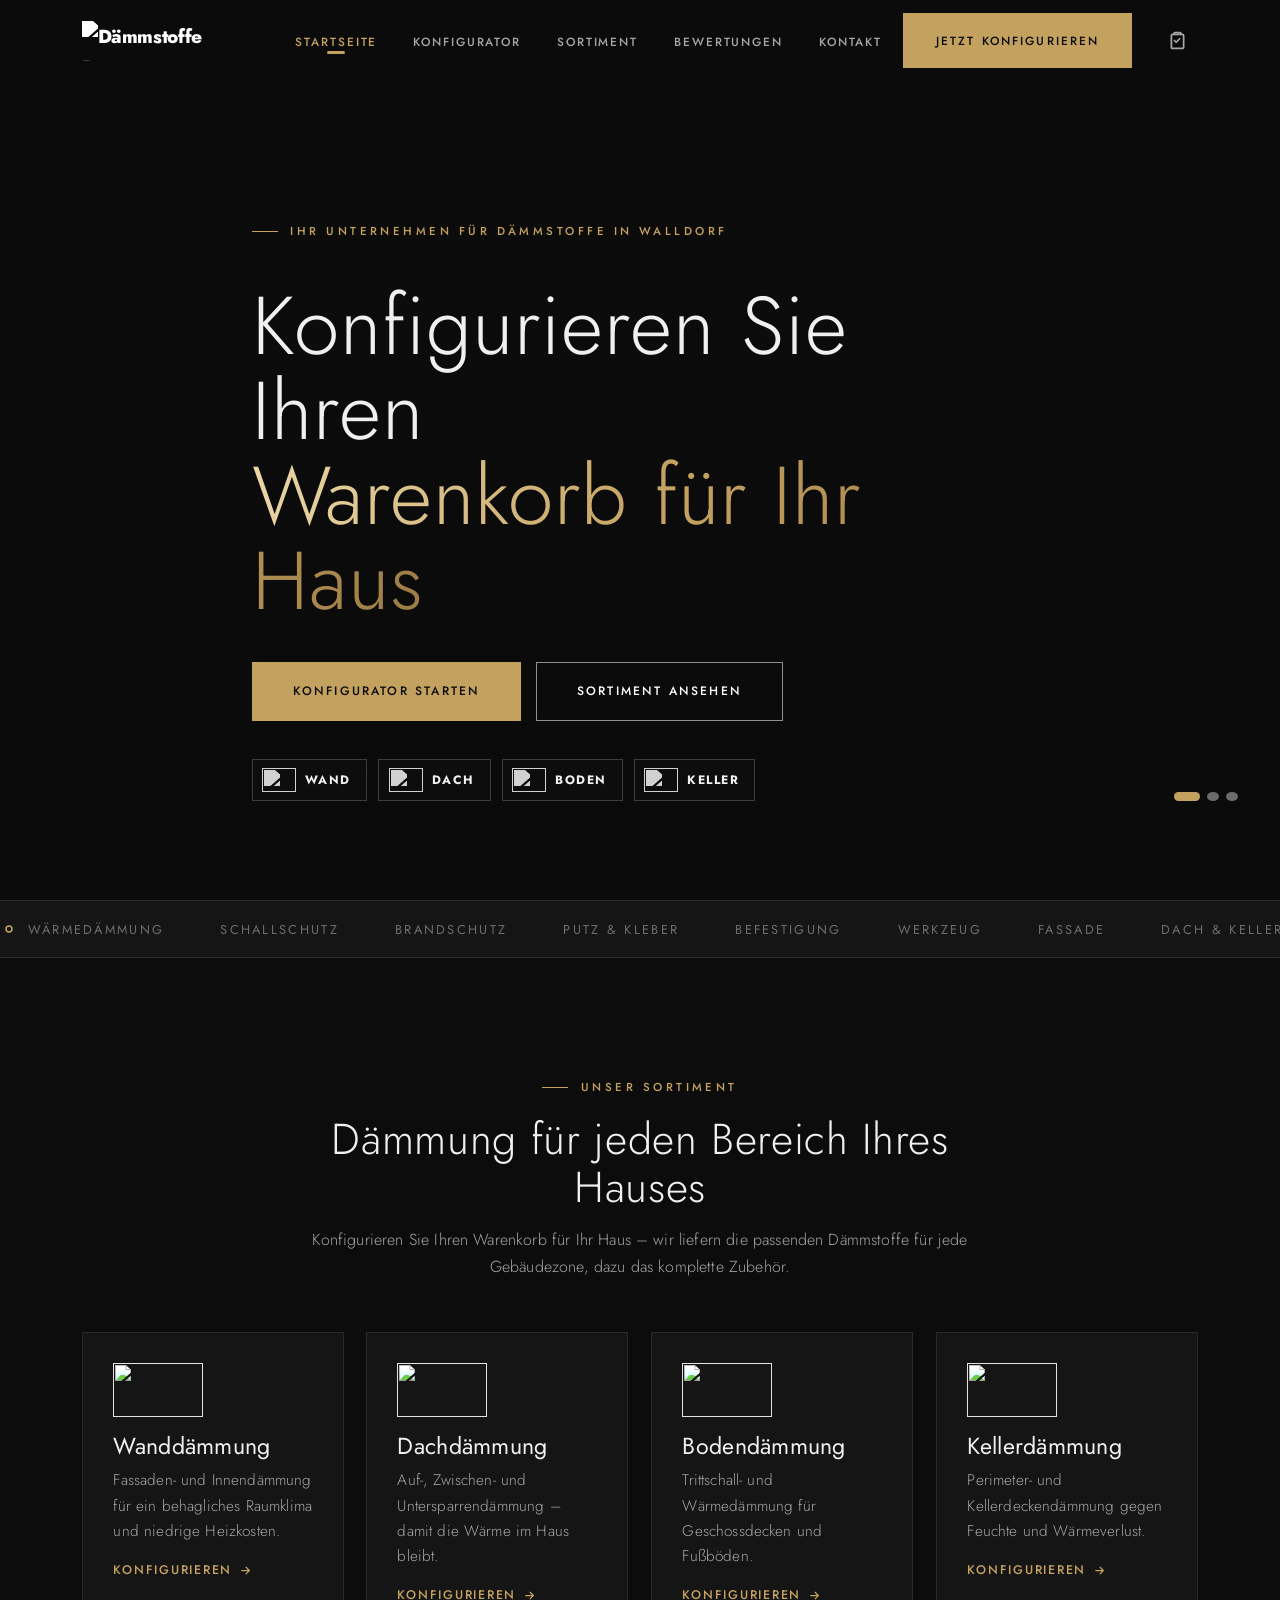
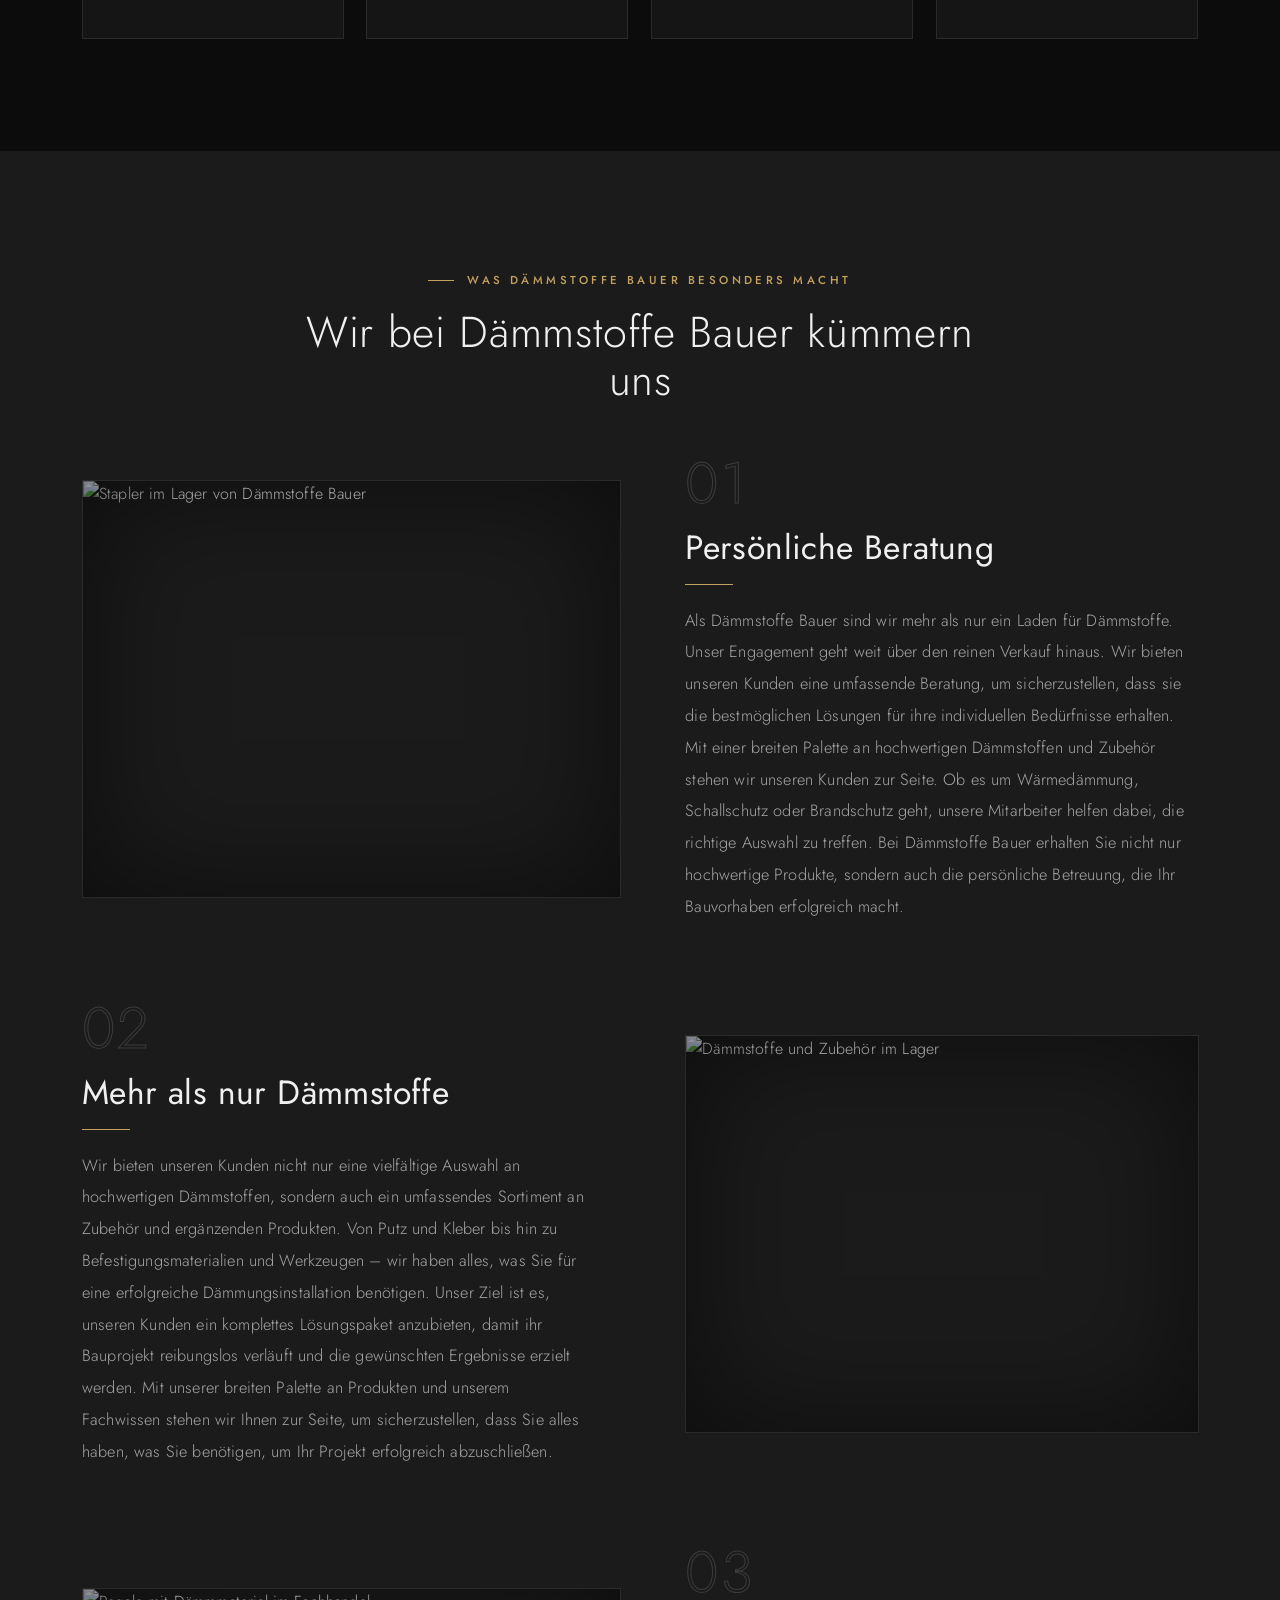
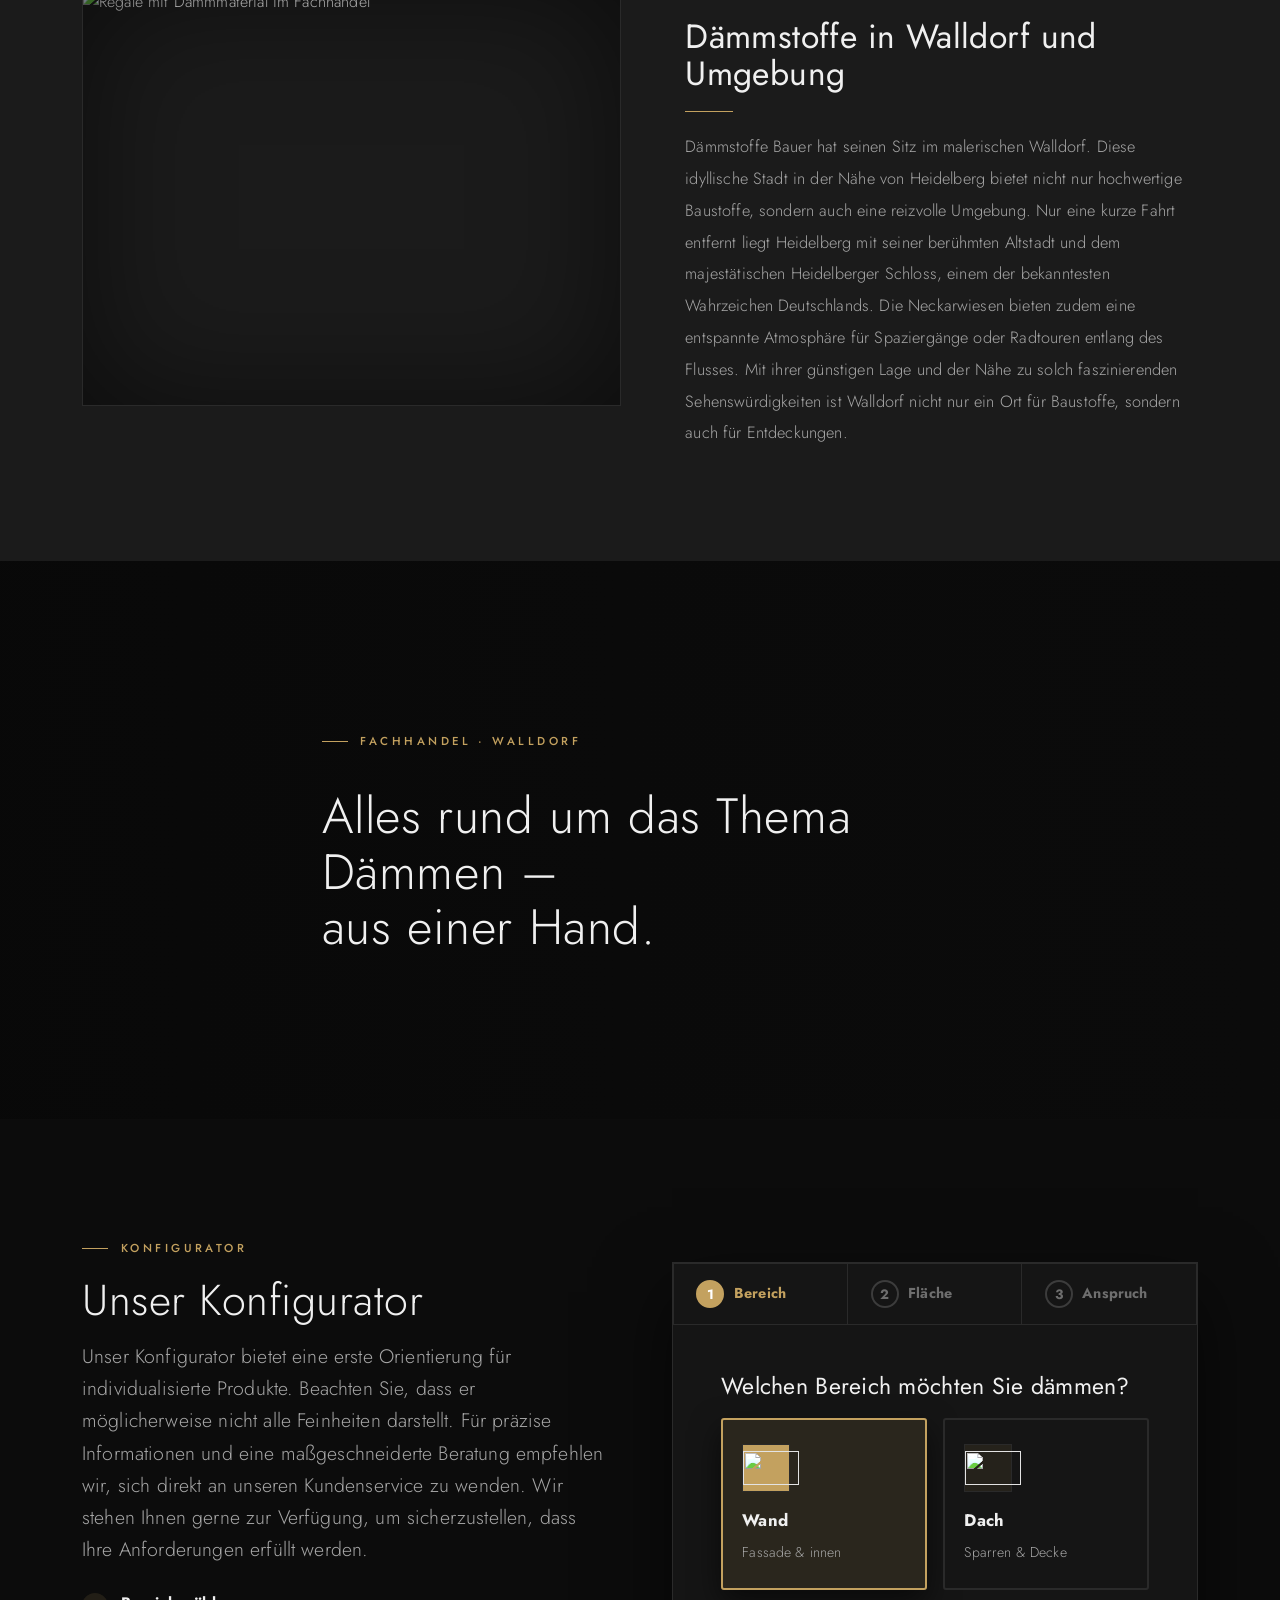
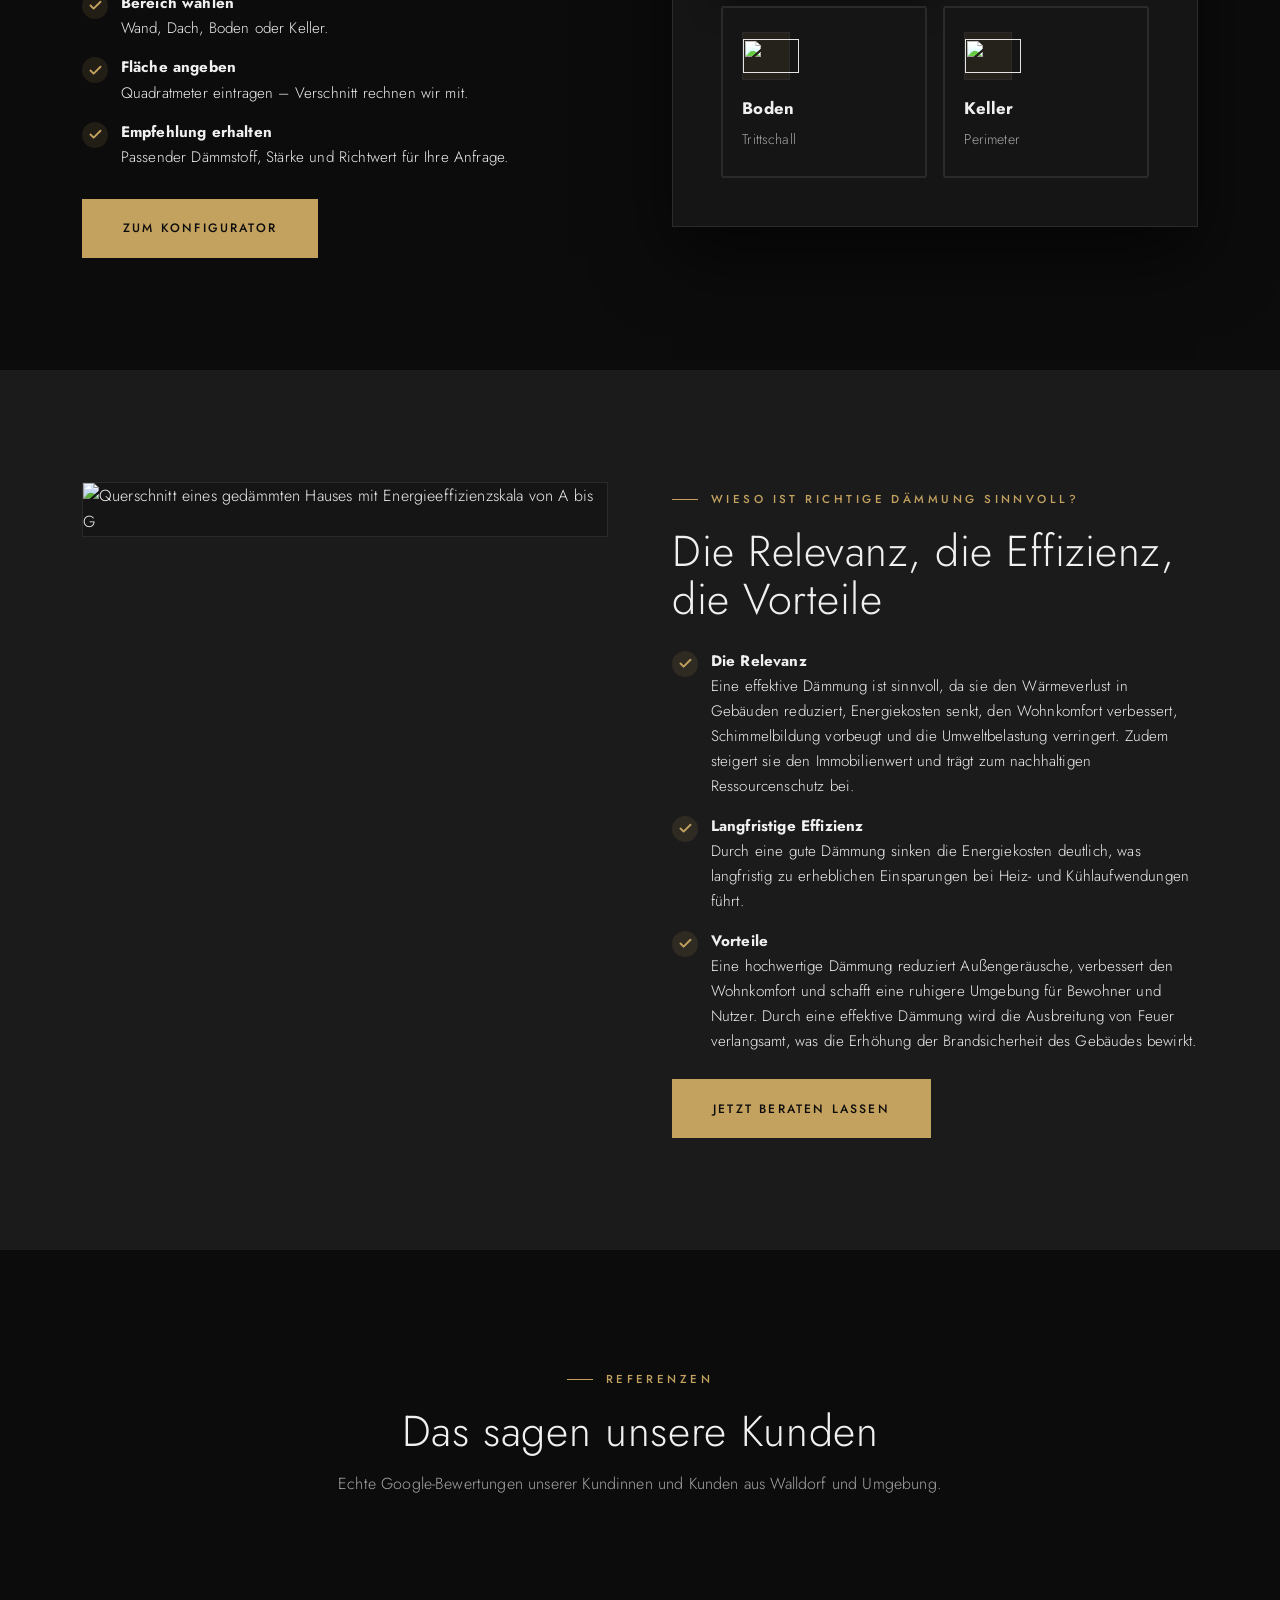
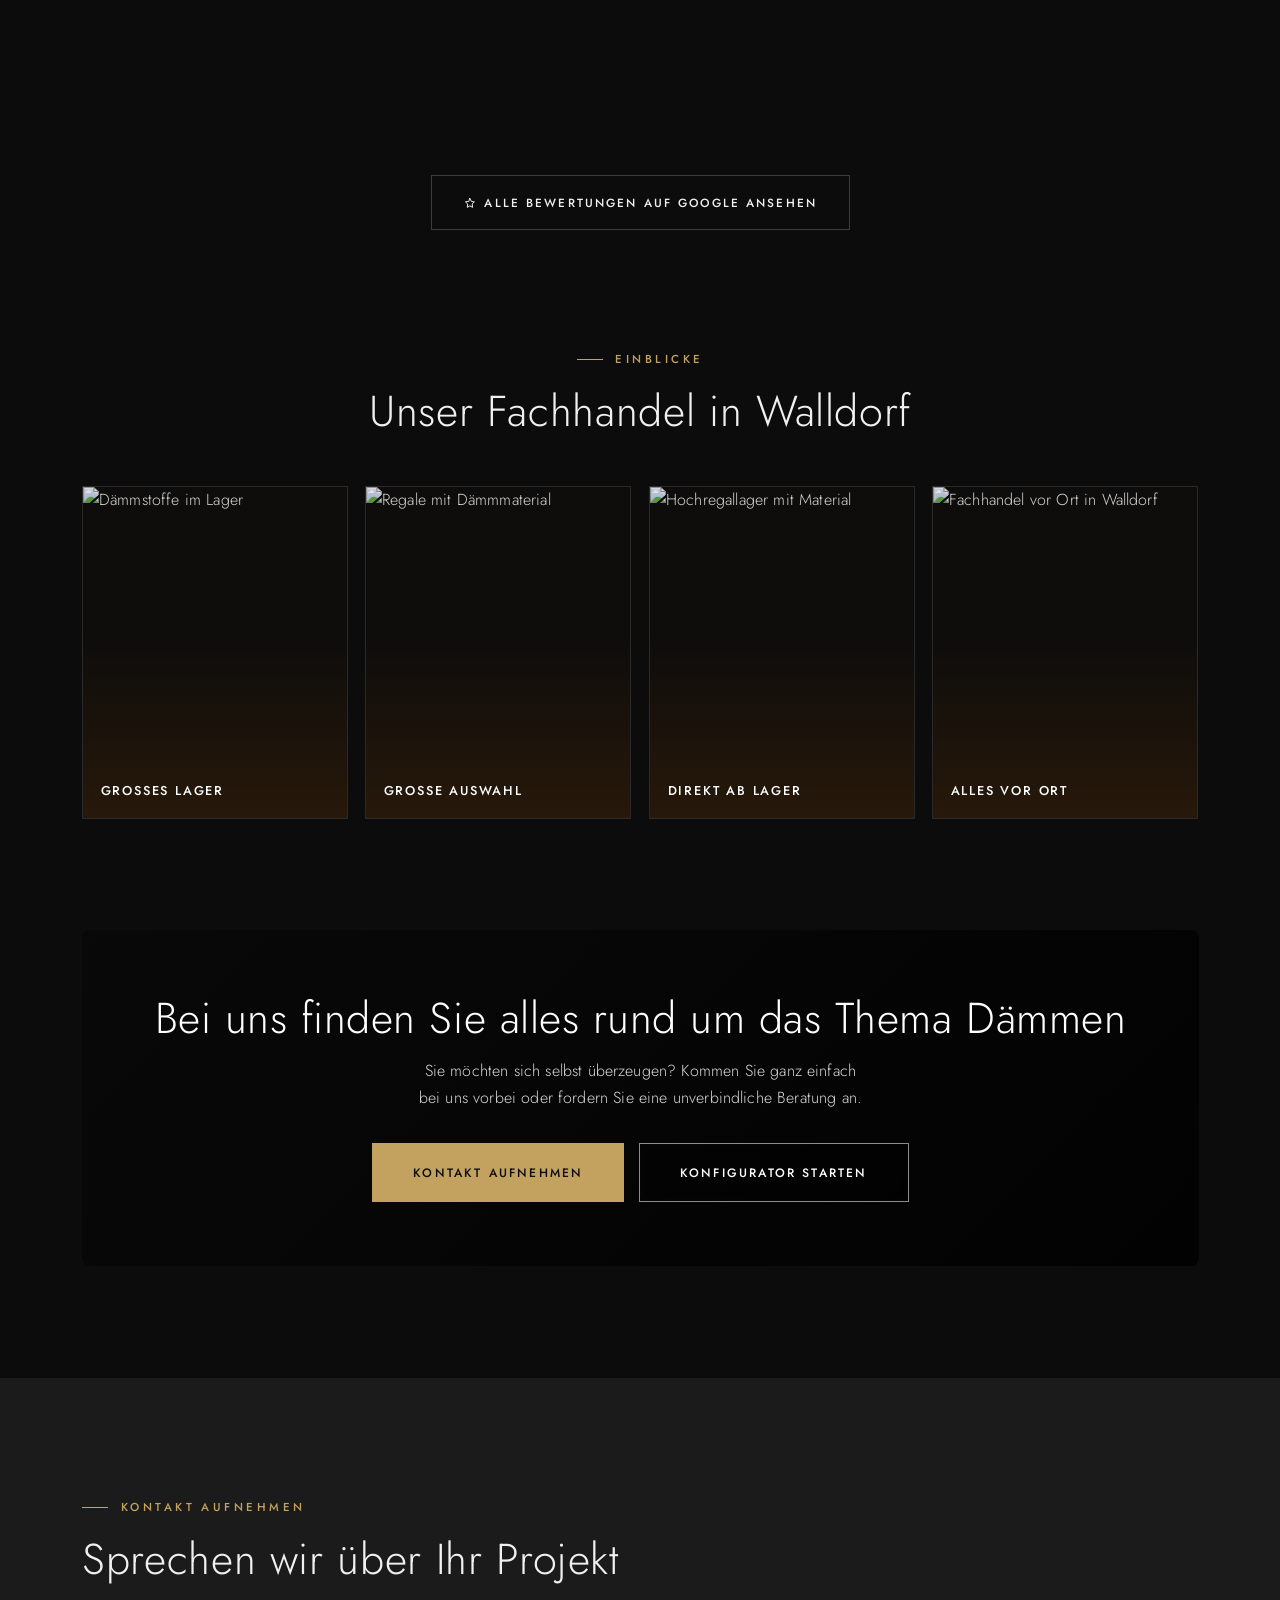
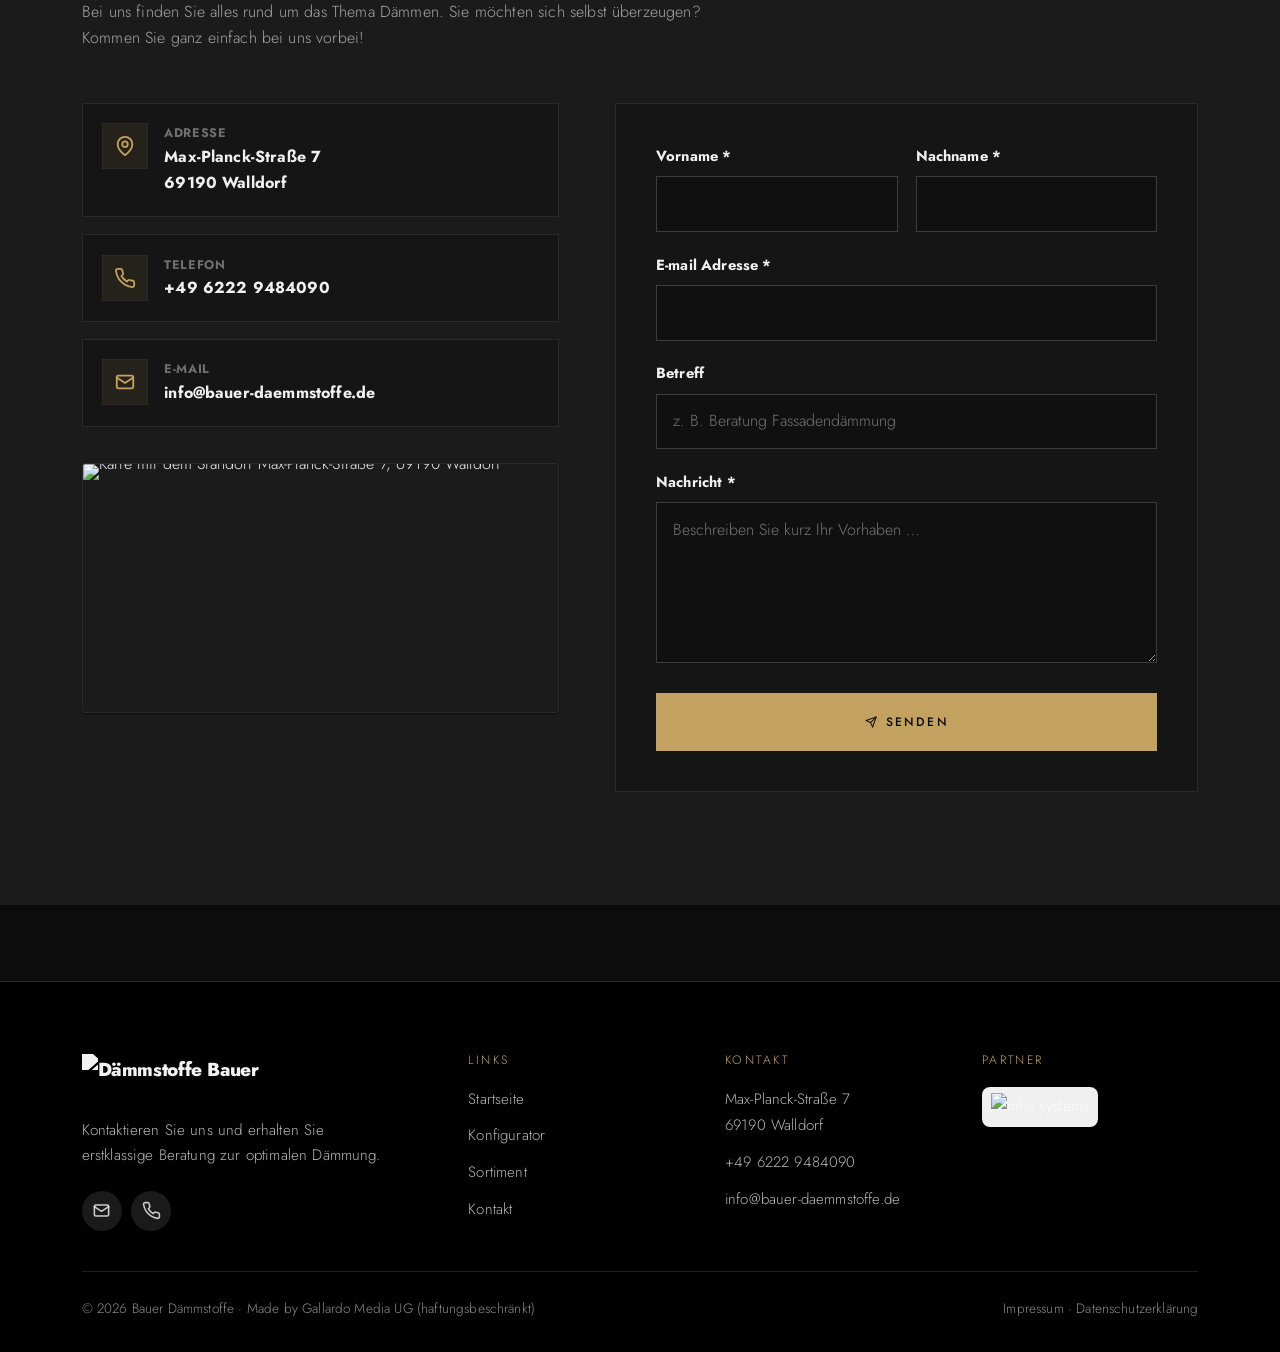
==== commit d36cc43f: "Mehr Fotos + lange Texte als elegante Bild-Text-Strecke - „Wir kümmern uns": lange Absätze jetzt als" ====
--- a/index.html
+++ b/index.html
@@ -143,30 +143,48 @@
       </div>
     </section>
 
-    <!-- ============ WAS UNS BESONDERS MACHT ============ -->
+    <!-- ============ WAS UNS BESONDERS MACHT (Bild-Text-Strecke) ============ -->
     <section class="section" style="background:var(--surface-2)" id="vorteile">
       <div class="container">
         <div class="section-head center reveal">
           <span class="eyebrow">Was Dämmstoffe Bauer besonders macht</span>
           <h2>Wir bei Dämmstoffe Bauer kümmern uns</h2>
         </div>
-        <div class="grid grid--3">
-          <div class="card reveal">
-            <span class="card__icon"><svg viewBox="0 0 24 24" fill="none" stroke="currentColor" stroke-width="1.9" stroke-linecap="round" stroke-linejoin="round"><path d="M21 11.5a8.5 8.5 0 0 1-12.3 7.6L3 21l1.9-5.7A8.5 8.5 0 1 1 21 11.5z"/><path d="M8.5 12h.01M12 12h.01M15.5 12h.01"/></svg></span>
-            <h3>Persönliche Beratung</h3>
-            <p>Als Dämmstoffe Bauer sind wir mehr als nur ein Laden für Dämmstoffe. Unser Engagement geht weit über den reinen Verkauf hinaus. Wir bieten unseren Kunden eine umfassende Beratung, um sicherzustellen, dass sie die bestmöglichen Lösungen für ihre individuellen Bedürfnisse erhalten. Mit einer breiten Palette an hochwertigen Dämmstoffen und Zubehör stehen wir unseren Kunden zur Seite. Ob es um Wärmedämmung, Schallschutz oder Brandschutz geht, unsere Mitarbeiter helfen dabei, die richtige Auswahl zu treffen. Bei Dämmstoffe Bauer erhalten Sie nicht nur hochwertige Produkte, sondern auch die persönliche Betreuung, die Ihr Bauvorhaben erfolgreich macht.</p>
-          </div>
-          <div class="card reveal" style="--delay:.1s">
-            <span class="card__icon"><svg viewBox="0 0 24 24" fill="none" stroke="currentColor" stroke-width="1.9" stroke-linecap="round" stroke-linejoin="round"><path d="m12 3 9 5-9 5-9-5 9-5z"/><path d="m3 12 9 5 9-5M3 16l9 5 9-5"/></svg></span>
-            <h3>Mehr als nur Dämmstoffe</h3>
-            <p>Wir bieten unseren Kunden nicht nur eine vielfältige Auswahl an hochwertigen Dämmstoffen, sondern auch ein umfassendes Sortiment an Zubehör und ergänzenden Produkten. Von Putz und Kleber bis hin zu Befestigungsmaterialien und Werkzeugen – wir haben alles, was Sie für eine erfolgreiche Dämmungsinstallation benötigen. Unser Ziel ist es, unseren Kunden ein komplettes Lösungspaket anzubieten, damit ihr Bauprojekt reibungslos verläuft und die gewünschten Ergebnisse erzielt werden. Mit unserer breiten Palette an Produkten und unserem Fachwissen stehen wir Ihnen zur Seite, um sicherzustellen, dass Sie alles haben, was Sie benötigen, um Ihr Projekt erfolgreich abzuschließen.</p>
-          </div>
-          <div class="card reveal" style="--delay:.2s">
-            <span class="card__icon"><svg viewBox="0 0 24 24" fill="none" stroke="currentColor" stroke-width="1.9" stroke-linecap="round" stroke-linejoin="round"><path d="M20 10c0 6-8 12-8 12s-8-6-8-12a8 8 0 0 1 16 0z"/><circle cx="12" cy="10" r="3"/></svg></span>
-            <h3>Dämmstoffe in Walldorf und Umgebung</h3>
-            <p>Dämmstoffe Bauer hat seinen Sitz im malerischen Walldorf. Diese idyllische Stadt in der Nähe von Heidelberg bietet nicht nur hochwertige Baustoffe, sondern auch eine reizvolle Umgebung. Nur eine kurze Fahrt entfernt liegt Heidelberg mit seiner berühmten Altstadt und dem majestätischen Heidelberger Schloss, einem der bekanntesten Wahrzeichen Deutschlands. Die Neckarwiesen bieten zudem eine entspannte Atmosphäre für Spaziergänge oder Radtouren entlang des Flusses. Mit ihrer günstigen Lage und der Nähe zu solch faszinierenden Sehenswürdigkeiten ist Walldorf nicht nur ein Ort für Baustoffe, sondern auch für Entdeckungen.</p>
-          </div>
-        </div>
+        <div class="editorial">
+          <article class="edi reveal">
+            <div class="edi__media"><img src="assets/img/about-02.jpg" alt="Stapler im Lager von Dämmstoffe Bauer" loading="lazy" /></div>
+            <div class="edi__text">
+              <span class="edi__no">01</span>
+              <h3>Persönliche Beratung</h3>
+              <p>Als Dämmstoffe Bauer sind wir mehr als nur ein Laden für Dämmstoffe. Unser Engagement geht weit über den reinen Verkauf hinaus. Wir bieten unseren Kunden eine umfassende Beratung, um sicherzustellen, dass sie die bestmöglichen Lösungen für ihre individuellen Bedürfnisse erhalten. Mit einer breiten Palette an hochwertigen Dämmstoffen und Zubehör stehen wir unseren Kunden zur Seite. Ob es um Wärmedämmung, Schallschutz oder Brandschutz geht, unsere Mitarbeiter helfen dabei, die richtige Auswahl zu treffen. Bei Dämmstoffe Bauer erhalten Sie nicht nur hochwertige Produkte, sondern auch die persönliche Betreuung, die Ihr Bauvorhaben erfolgreich macht.</p>
+            </div>
+          </article>
+          <article class="edi reveal">
+            <div class="edi__media"><img src="assets/img/about-01.jpg" alt="Dämmstoffe und Zubehör im Lager" loading="lazy" /></div>
+            <div class="edi__text">
+              <span class="edi__no">02</span>
+              <h3>Mehr als nur Dämmstoffe</h3>
+              <p>Wir bieten unseren Kunden nicht nur eine vielfältige Auswahl an hochwertigen Dämmstoffen, sondern auch ein umfassendes Sortiment an Zubehör und ergänzenden Produkten. Von Putz und Kleber bis hin zu Befestigungsmaterialien und Werkzeugen – wir haben alles, was Sie für eine erfolgreiche Dämmungsinstallation benötigen. Unser Ziel ist es, unseren Kunden ein komplettes Lösungspaket anzubieten, damit ihr Bauprojekt reibungslos verläuft und die gewünschten Ergebnisse erzielt werden. Mit unserer breiten Palette an Produkten und unserem Fachwissen stehen wir Ihnen zur Seite, um sicherzustellen, dass Sie alles haben, was Sie benötigen, um Ihr Projekt erfolgreich abzuschließen.</p>
+            </div>
+          </article>
+          <article class="edi reveal">
+            <div class="edi__media"><img src="assets/img/about-03.jpg" alt="Regale mit Dämmmaterial im Fachhandel" loading="lazy" /></div>
+            <div class="edi__text">
+              <span class="edi__no">03</span>
+              <h3>Dämmstoffe in Walldorf und Umgebung</h3>
+              <p>Dämmstoffe Bauer hat seinen Sitz im malerischen Walldorf. Diese idyllische Stadt in der Nähe von Heidelberg bietet nicht nur hochwertige Baustoffe, sondern auch eine reizvolle Umgebung. Nur eine kurze Fahrt entfernt liegt Heidelberg mit seiner berühmten Altstadt und dem majestätischen Heidelberger Schloss, einem der bekanntesten Wahrzeichen Deutschlands. Die Neckarwiesen bieten zudem eine entspannte Atmosphäre für Spaziergänge oder Radtouren entlang des Flusses. Mit ihrer günstigen Lage und der Nähe zu solch faszinierenden Sehenswürdigkeiten ist Walldorf nicht nur ein Ort für Baustoffe, sondern auch für Entdeckungen.</p>
+            </div>
+          </article>
+        </div>
+      </div>
+    </section>
+
+    <!-- ============ STATEMENT-BAND ============ -->
+    <section class="feature-band" style="--photo:url('../assets/img/store-04.jpg')">
+      <div class="feature-band__scrim" aria-hidden="true"></div>
+      <div class="container feature-band__inner reveal">
+        <span class="eyebrow">Fachhandel · Walldorf</span>
+        <h2>Alles rund um das Thema Dämmen –<br />aus einer Hand.</h2>
       </div>
     </section>
 
@@ -261,10 +279,26 @@
       </div>
     </section>
 
+    <!-- ============ EINBLICKE / GALERIE ============ -->
+    <section class="section" id="einblicke" style="padding-top:0">
+      <div class="container">
+        <div class="section-head center reveal">
+          <span class="eyebrow">Einblicke</span>
+          <h2>Unser Fachhandel in Walldorf</h2>
+        </div>
+        <div class="gallery">
+          <a class="gallery__item reveal" href="sortiment.html"><img src="assets/img/store-01.jpg" alt="Dämmstoffe im Lager" loading="lazy" /><span class="gallery__cap">Großes Lager</span></a>
+          <a class="gallery__item reveal" style="--delay:.08s" href="sortiment.html"><img src="assets/img/store-04.jpg" alt="Regale mit Dämmmaterial" loading="lazy" /><span class="gallery__cap">Große Auswahl</span></a>
+          <a class="gallery__item reveal" style="--delay:.16s" href="index.html#kontakt"><img src="assets/img/store-02.jpg" alt="Hochregallager mit Material" loading="lazy" /><span class="gallery__cap">Direkt ab Lager</span></a>
+          <a class="gallery__item reveal" style="--delay:.24s" href="sortiment.html"><img src="assets/img/store-03.jpg" alt="Fachhandel vor Ort in Walldorf" loading="lazy" /><span class="gallery__cap">Alles vor Ort</span></a>
+        </div>
+      </div>
+    </section>
+
     <!-- ============ CTA BAND (real photo) ============ -->
     <section class="section" style="padding-top:0">
       <div class="container">
-        <div class="cta-band has-photo reveal" style="--photo:url('assets/img/store-02.jpg')">
+        <div class="cta-band has-photo reveal" style="--photo:url('../assets/img/store-02.jpg')">
           <h2>Bei uns finden Sie alles rund um das Thema Dämmen</h2>
           <p>Sie möchten sich selbst überzeugen? Kommen Sie ganz einfach bei uns vorbei oder fordern Sie eine unverbindliche Beratung an.</p>
           <div class="hero__cta">
--- a/css/style.css
+++ b/css/style.css
@@ -1576,3 +1576,33 @@
 
 /* sub-page heros: subtle gold glow instead of green */
 .hero__bg { background: radial-gradient(60% 60% at 50% -10%, rgba(195,161,95,.08), transparent 70%); }
+
+/* ---------- Editorial Bild-Text-Strecke (lange Texte schön gesetzt) ---------- */
+.editorial { display: grid; gap: clamp(2.6rem, 6vw, 5.5rem); margin-top: clamp(1.5rem, 4vw, 3rem); }
+.edi { display: grid; grid-template-columns: 1.05fr 1fr; gap: clamp(2rem, 5vw, 4.5rem); align-items: center; }
+.edi:nth-child(even) .edi__media { order: 2; }
+.edi__media { position: relative; overflow: hidden; border: 1px solid var(--border); aspect-ratio: 4 / 3.1; }
+.edi__media img { width: 100%; height: 100%; object-fit: cover; filter: saturate(.9) brightness(.9) contrast(1.02); transition: transform 1.3s var(--ease-out); }
+.edi:hover .edi__media img { transform: scale(1.05); }
+.edi__media::after { content: ""; position: absolute; inset: 0; box-shadow: inset 0 0 130px rgba(0,0,0,.55); pointer-events: none; }
+.edi__no { display: block; font-family: var(--font-display); font-weight: 300; font-size: clamp(2.4rem, 5vw, 3.6rem); line-height: 1; letter-spacing: .04em; color: transparent; -webkit-text-stroke: 1px var(--border-strong); margin-bottom: 1rem; }
+.edi__text h3 { font-size: clamp(1.5rem, 2.7vw, 2.1rem); margin-bottom: 1.2rem; padding-bottom: 1.2rem; position: relative; }
+.edi__text h3::after { content: ""; position: absolute; left: 0; bottom: 0; width: 48px; height: 1px; background: var(--accent); }
+.edi__text p { font-size: 1.02rem; line-height: 1.95; color: var(--ink-soft); max-width: 56ch; }
+@media (max-width: 820px) {
+  .edi { grid-template-columns: 1fr; gap: 1.6rem; }
+  .edi:nth-child(even) .edi__media { order: 0; }
+  .edi__text p { max-width: none; }
+}
+
+/* ---------- Full-bleed Statement-Band ---------- */
+.feature-band { position: relative; min-height: 62vh; display: flex; align-items: center; overflow: hidden; background-image: var(--photo, none); background-size: cover; background-position: center; }
+.feature-band__scrim { position: absolute; inset: 0; background: linear-gradient(90deg, rgba(8,8,8,.86) 0%, rgba(8,8,8,.5) 48%, rgba(8,8,8,.24) 100%); }
+.feature-band__inner { position: relative; z-index: 1; max-width: 720px; }
+.feature-band h2 { font-size: clamp(1.9rem, 4vw, 3.1rem); margin-top: 1.3rem; line-height: 1.12; }
+
+/* ---------- Galerie im Dark-Luxury-Look ---------- */
+.gallery__item { border-radius: 0; border: 1px solid var(--border); box-shadow: none; }
+.gallery__item img { filter: saturate(.9) brightness(.92); }
+.gallery__item:hover img { transform: scale(1.06); }
+.gallery__cap { text-transform: uppercase; letter-spacing: .14em; font-size: .8rem; font-weight: 500; }
